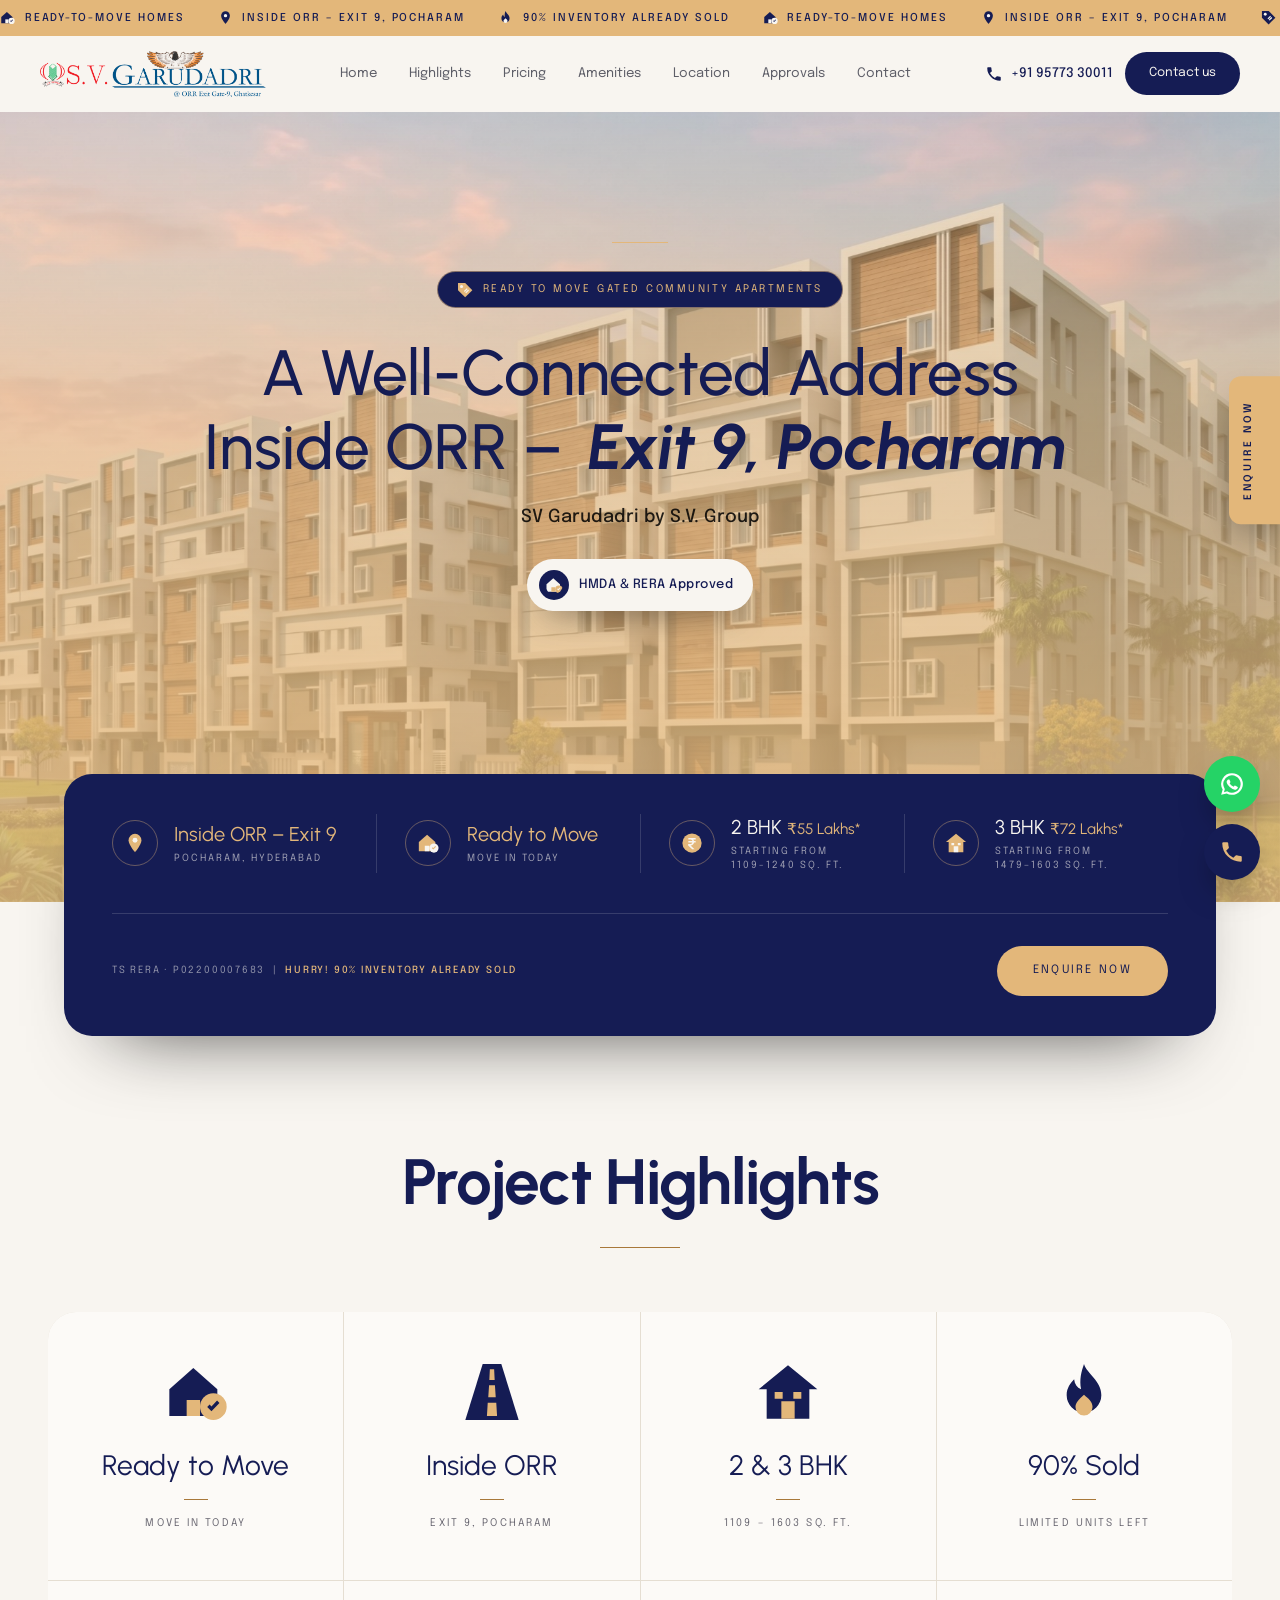
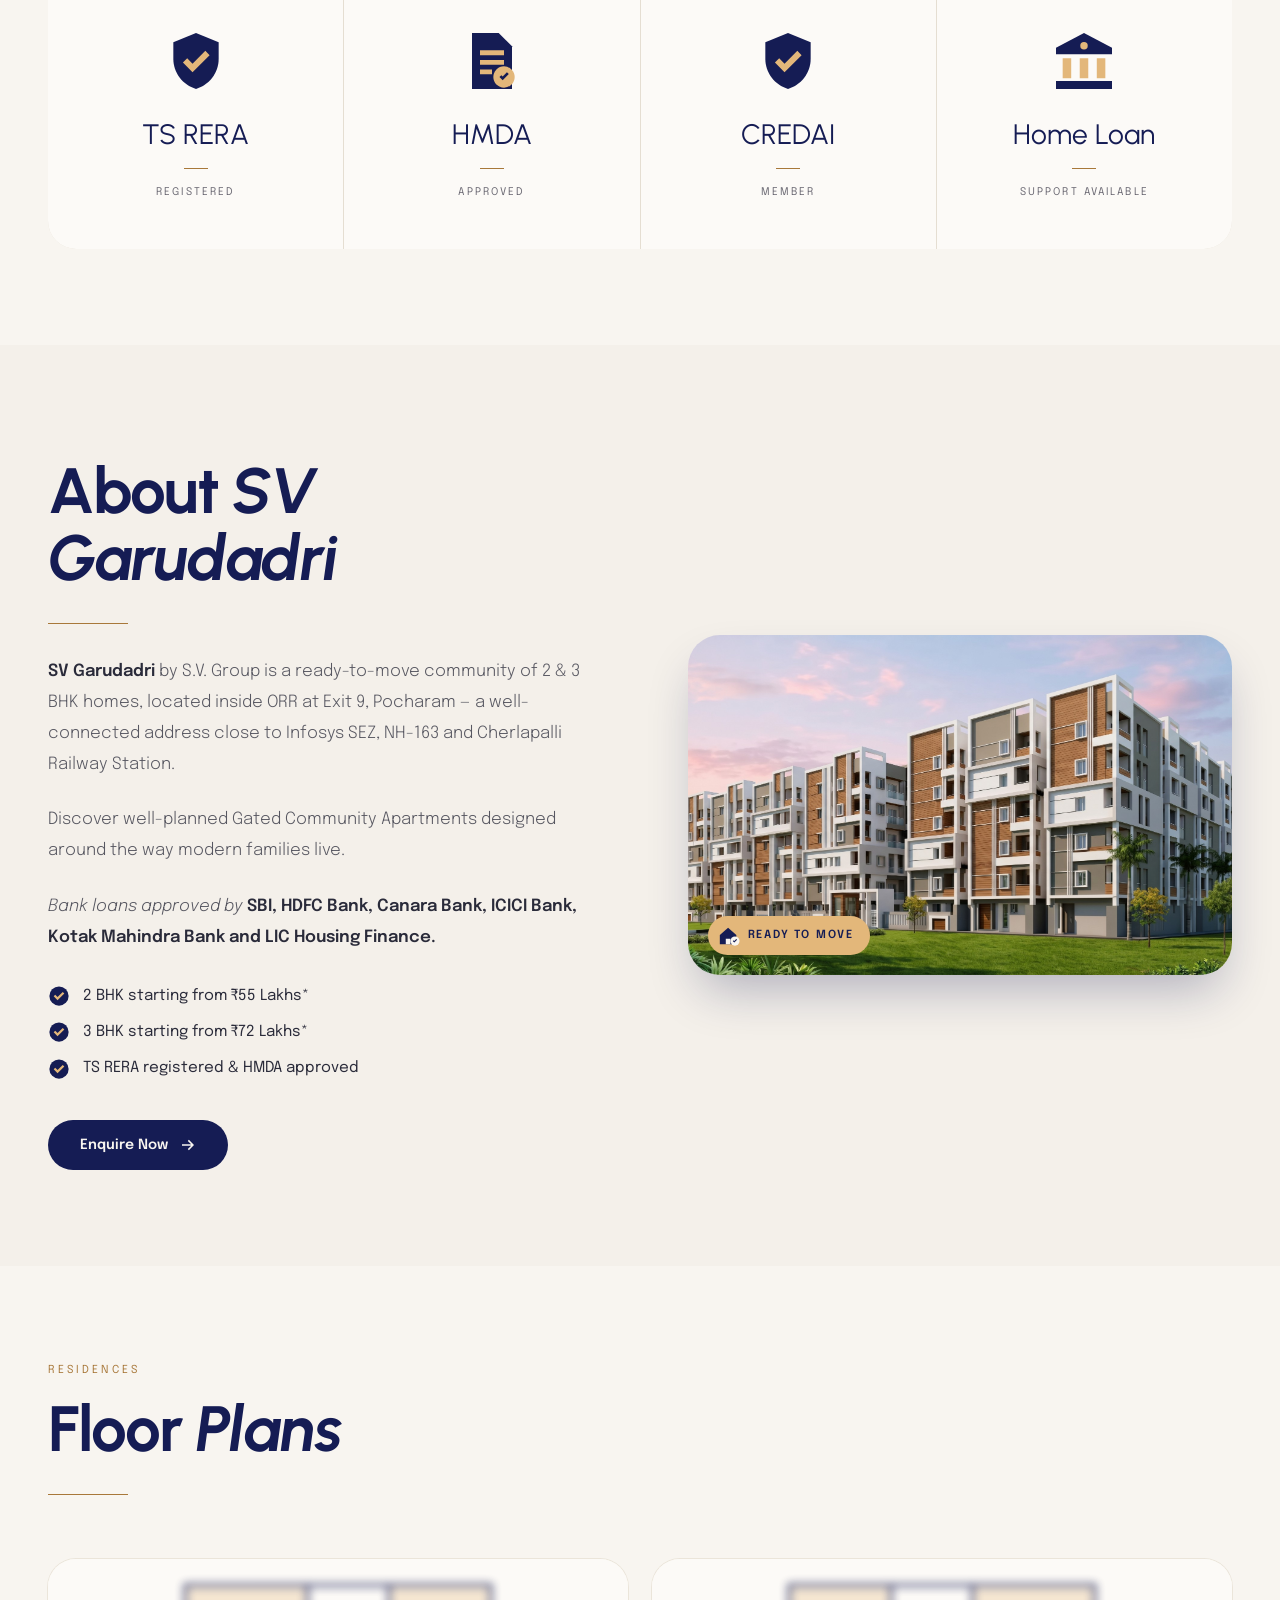
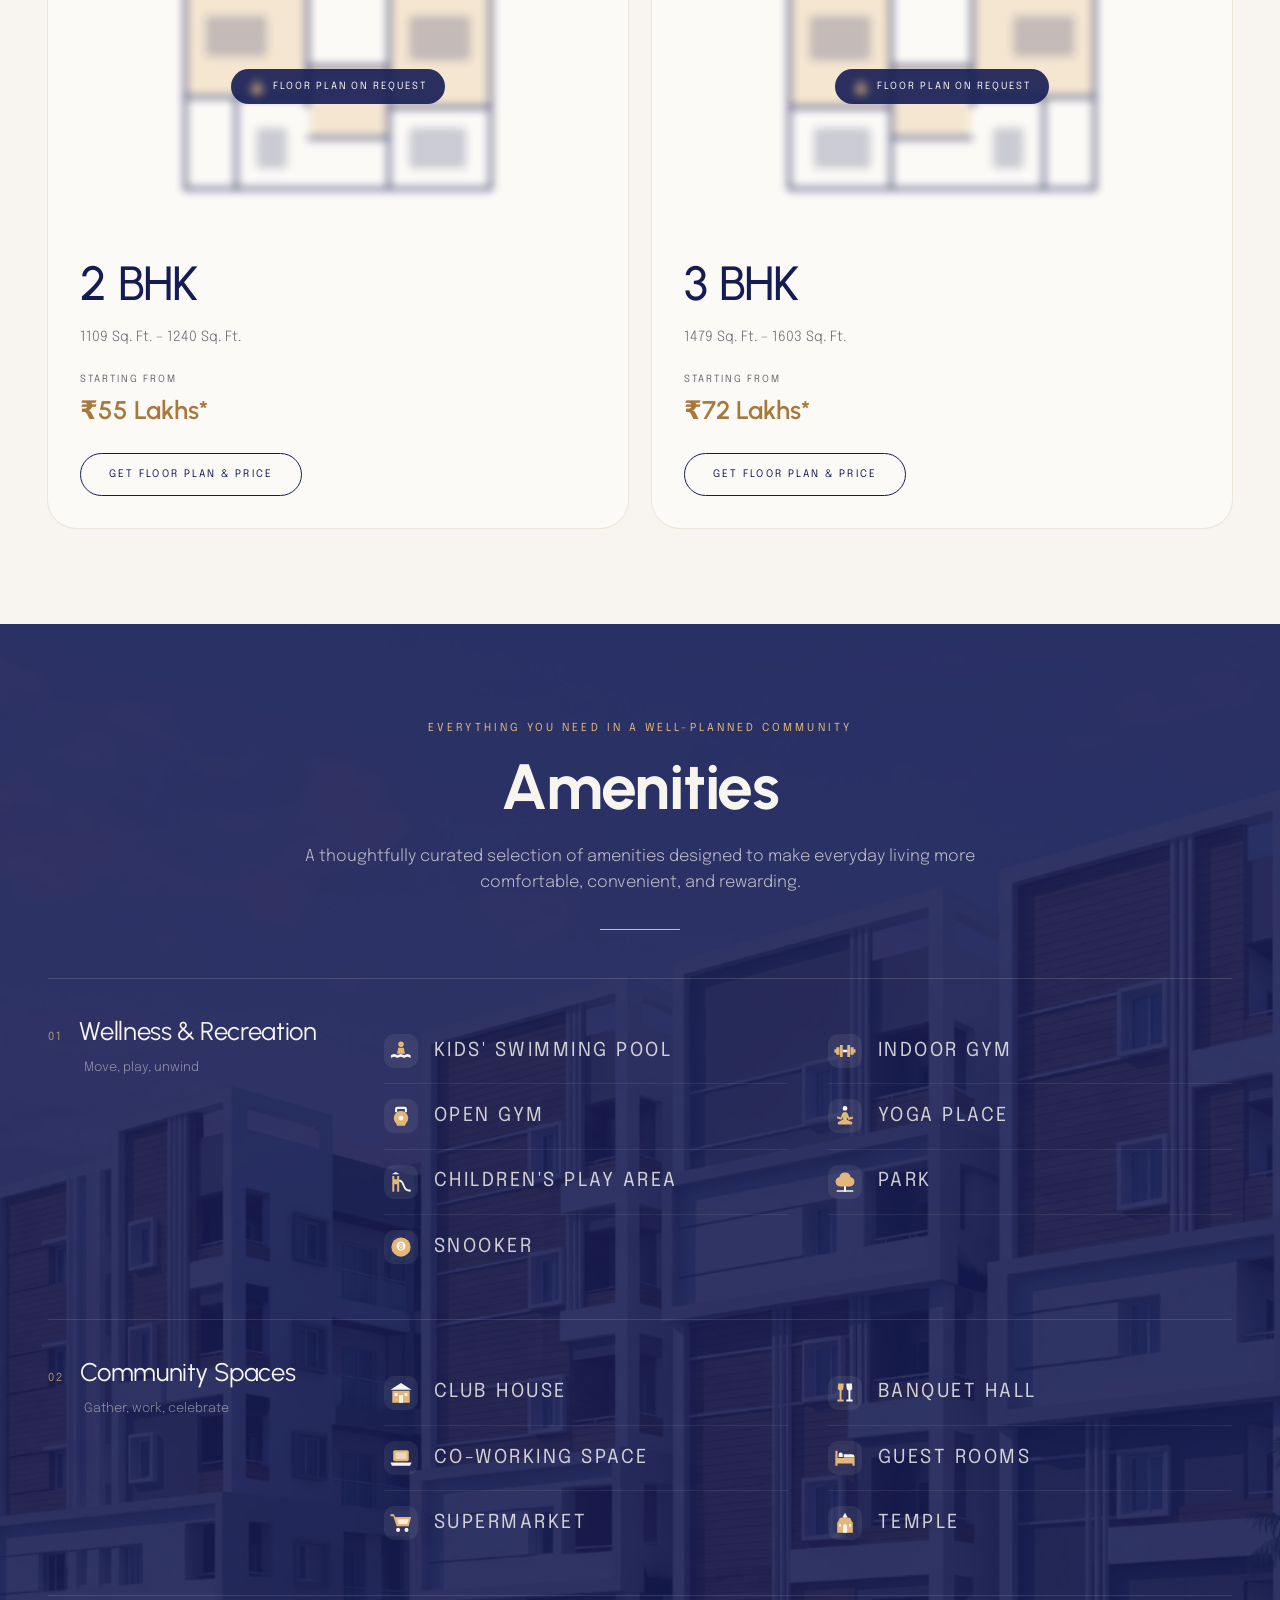
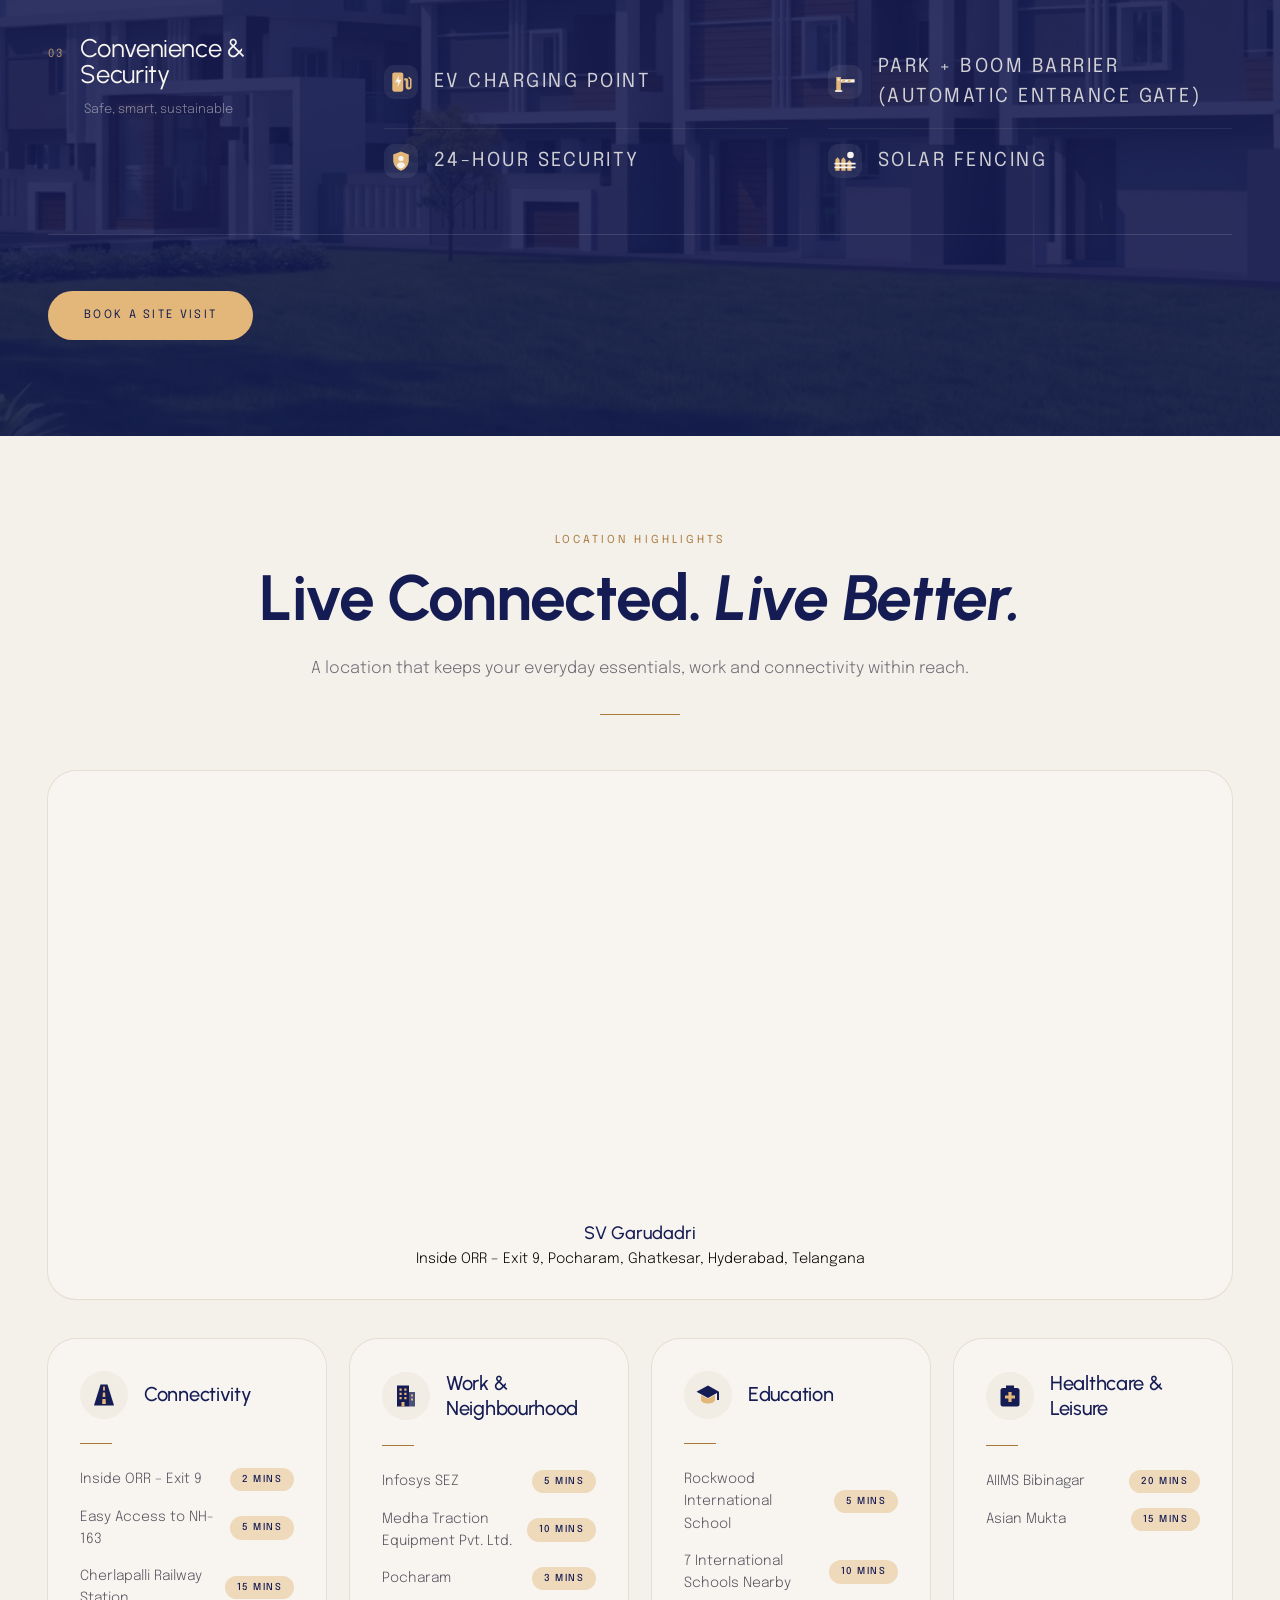
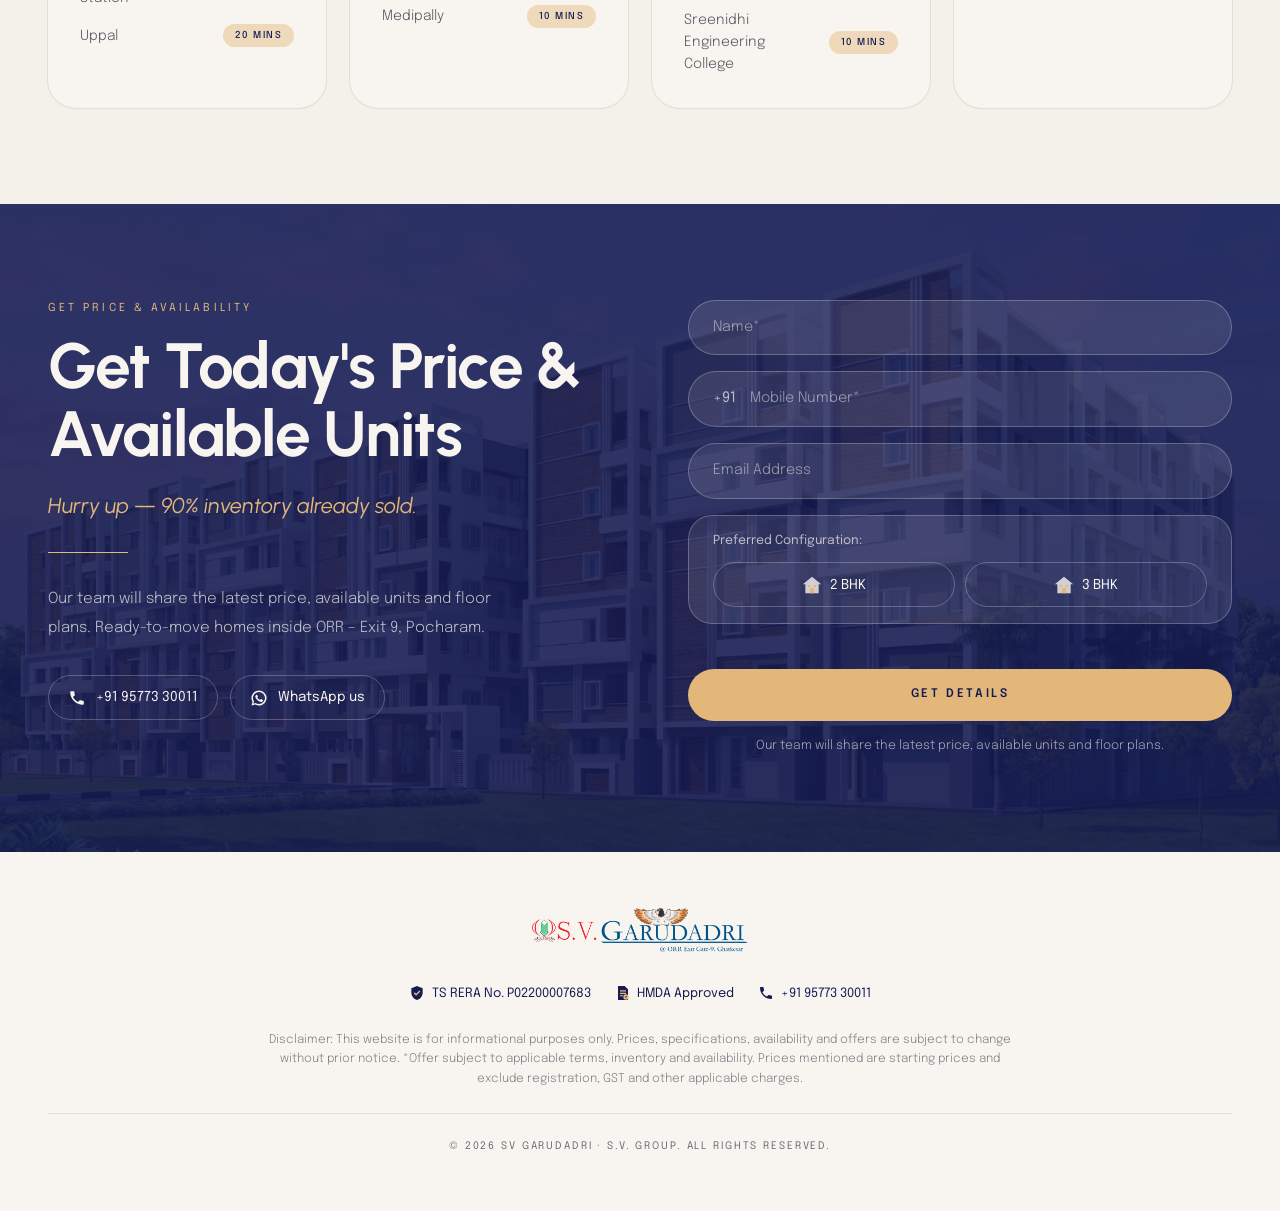
==== index.html @ 9a6ae1f4 "Add files via upload" ====
<!DOCTYPE html>
<html lang="en">
<head>
<meta charset="utf-8">
<meta name="viewport" content="width=device-width, initial-scale=1">
<title>SV Garudadri, Pocharam | Ready-to-Move 2 &amp; 3 BHK Inside ORR Exit 9</title>
<meta name="description" content="SV Garudadri by S.V. Group: ready-to-move 2 &amp; 3 BHK homes inside ORR Exit 9, Pocharam. 2 BHK starting from ₹55 Lakhs*, 3 BHK starting from ₹72 Lakhs*. TS RERA P02200007683.">
<meta property="og:title" content="SV Garudadri | Get Today's Price & Available Units">
<meta property="og:description" content="Ready-to-move 2 &amp; 3 BHK homes inside ORR Exit 9, Pocharam. 2 BHK from ₹55 Lakhs*, 3 BHK from ₹72 Lakhs*.">
<meta property="og:image" content="assets/img/hero.jpg">
<meta property="og:type" content="website">
<meta property="og:locale" content="en_IN">
<link rel="icon" href="assets/img/logo.png" type="image/png">
<link rel="preload" as="image" href="assets/img/hero.jpg">
<link rel="preconnect" href="https://fonts.googleapis.com">
<link rel="preconnect" href="https://fonts.gstatic.com" crossorigin>
<link rel="stylesheet" href="https://fonts.googleapis.com/css2?family=Urbanist:ital,wght@0,300;0,400;0,500;0,600;0,700;1,300;1,400;1,500;1,700&family=Epilogue:ital,wght@0,300;0,400;0,500;0,600;1,400&display=swap">
<link rel="stylesheet" href="assets/css/style.css">
</head>
<body>

<!-- Flat two-tone icon set: main shape = currentColor/fill, detail = var(--ic2) -->
<svg xmlns="http://www.w3.org/2000/svg" style="display:none">
  <symbol id="i-pin" viewBox="0 0 24 24"><path d="M12 2a7 7 0 0 0-7 7c0 5.2 7 13 7 13s7-7.8 7-13a7 7 0 0 0-7-7z"/><circle cx="12" cy="9" r="2.7" fill="var(--ic2)"/></symbol>
  <symbol id="i-ready" viewBox="0 0 24 24"><path d="M2 11 11 3l9 8v10H2z"/><path fill="var(--ic2)" d="M8.5 21v-6h5v6z"/><circle cx="18.5" cy="17.5" r="5" fill="var(--ic2)"/><path d="m16.2 17.6 1.6 1.6 3-3.1-.9-.9-2.1 2.2-.7-.7z"/></symbol>
  <symbol id="i-home" viewBox="0 0 24 24"><path d="M12 2 1 11h3v11h16V11h3z"/><path fill="var(--ic2)" d="M9.5 22v-6.5h5V22zM7 12h3v2.5H7zm7 0h3v2.5h-3z"/></symbol>
  <symbol id="i-rupee" viewBox="0 0 24 24"><circle cx="12" cy="12" r="10.5"/><path fill="var(--ic2)" d="M8 6.5h8v1.7h-2.6c.4.5.7 1 .8 1.6H16v1.7h-1.8a3.8 3.8 0 0 1-3.6 3.1h-.2l4.4 4.3h-2.6L7.8 14.6V13h2.8a2.1 2.1 0 0 0 1.9-1.5H8V9.8h4.5a2.1 2.1 0 0 0-1.9-1.6H8z"/></symbol>
  <symbol id="i-area" viewBox="0 0 24 24"><rect x="2.5" y="2.5" width="19" height="19" rx="2.5"/><path fill="var(--ic2)" d="M5.5 5.5h6v2.2H7.7v3.8H5.5zm13 13h-6v-2.2h3.8v-3.8h2.2z"/></symbol>
  <symbol id="i-shield" viewBox="0 0 24 24"><path d="M12 1.5 3.5 5v6.2c0 5.3 3.6 9.9 8.5 11.3 4.9-1.4 8.5-6 8.5-11.3V5z"/><path fill="var(--ic2)" d="m10.7 16.2-3.6-3.6 1.6-1.6 2 2 4.8-4.8 1.6 1.6z"/></symbol>
  <symbol id="i-doc" viewBox="0 0 24 24"><path d="M4.5 1.5h10l5 5v16h-15z"/><path fill="var(--ic2)" d="M7.5 8h9v1.8h-9zm0 3.6h9v1.8h-9zm0 3.6H12V17H7.5z"/><circle cx="16.5" cy="18" r="4" fill="var(--ic2)"/><path d="m14.8 18 1.2 1.2 2.3-2.3-.7-.7-1.6 1.6-.5-.5z"/></symbol>
  <symbol id="i-bank" viewBox="0 0 24 24"><path d="M12 1.5 1.5 7v2.5h21V7z"/><path fill="var(--ic2)" d="M4 11h3.2v7.5H4zm6.4 0h3.2v7.5h-3.2zm6.4 0H20v7.5h-3.2z"/><path d="M1.5 19.5h21v3h-21z"/><circle cx="12" cy="6.3" r="1.4" fill="var(--ic2)"/></symbol>
  <symbol id="i-loan" viewBox="0 0 24 24"><circle cx="15.5" cy="7" r="5.5" fill="var(--ic2)"/><path d="M14.7 4h2.6v.9h-.8c.2.2.3.4.3.7h.5v.9H17a1.5 1.5 0 0 1-1.3 1.2l1.6 1.6h-1.2l-1.6-1.6v-.7h1a.7.7 0 0 0 .6-.5h-1.4v-.9h1.3a.7.7 0 0 0-.6-.5h-.7z"/><path d="M1 14h4.2l5.4 1.7c1.2.4 1.1 2-.1 2.2H7.8v.8h3.6l6.3-3.6c1.2-.7 2.6.6 1.8 1.8L18 18.5 11.2 22.5H1z"/></symbol>
  <symbol id="i-award" viewBox="0 0 24 24"><path fill="var(--ic2)" d="M7.4 13.5 5.5 22.5l6.5-3.2 6.5 3.2-1.9-9a8.6 8.6 0 0 1-9.2 0z"/><circle cx="12" cy="8.5" r="7.5"/><path fill="var(--ic2)" d="m12 4.2 1.3 2.7 3 .4-2.2 2.1.5 3L12 11l-2.6 1.4.5-3-2.2-2.1 3-.4z"/></symbol>
  <symbol id="i-flame" viewBox="0 0 24 24"><path d="M12 1.5c1 3.6 6.5 6.2 6.5 11.7a6.5 6.5 0 0 1-13 0c0-2.8 1.5-4.6 2.8-6 .2 1.9 1.1 3.2 2.6 3.8C10.2 7.3 11 4.4 12 1.5z"/><path fill="var(--ic2)" d="M12 13c1.6 1.4 3.2 2.6 3.2 4.6a3.2 3.2 0 0 1-6.4 0c0-1.7 1.5-3 3.2-4.6z"/></symbol>
  <symbol id="i-tag" viewBox="0 0 24 24"><path d="M1.5 12.3V1.5h10.8L23 12.2 12.2 23z"/><circle cx="6.8" cy="6.8" r="2.3" fill="var(--ic2)"/><path fill="var(--ic2)" d="m10.4 13.6 4.3-4.3 1.3 1.3-4.3 4.3zm2 2 4.3-4.3 1.3 1.3-4.3 4.3z"/></symbol>
  <symbol id="i-road" viewBox="0 0 24 24"><path d="M8.5 1.5h7L22 22.5H2z"/><path fill="var(--ic2)" d="M11.2 3.5h1.6l.2 4h-2zm-.3 6h2.2l.3 4.5h-2.8zm-.5 6.5h3.2l.3 5h-3.8z"/></symbol>
  <symbol id="i-train" viewBox="0 0 24 24"><rect x="4.5" y="1.5" width="15" height="17" rx="3.5"/><path fill="var(--ic2)" d="M7 4.5h10v5.5H7z"/><circle cx="8.8" cy="14" r="1.5" fill="var(--ic2)"/><circle cx="15.2" cy="14" r="1.5" fill="var(--ic2)"/><path d="m6 22.5 2.4-4.5h2l-2.4 4.5zm12 0L15.6 18h-2l2.4 4.5z"/></symbol>
  <symbol id="i-hospital" viewBox="0 0 24 24"><rect x="2.5" y="4" width="19" height="18.5" rx="2.5"/><path d="M8 1.5h8V5H8z"/><path fill="var(--ic2)" d="M10.4 8h3.2v3.4H17v3.2h-3.4V18h-3.2v-3.4H7v-3.2h3.4z"/></symbol>
  <symbol id="i-school" viewBox="0 0 24 24"><path d="M12 1.5 2 7v2.5h20V7z"/><path d="M3.5 10.5h17v12h-17z"/><path fill="var(--ic2)" d="M10 15.5h4v7h-4zM5.8 12.5h3v3h-3zm9.4 0h3v3h-3z"/><circle cx="12" cy="6.4" r="1.6" fill="var(--ic2)"/></symbol>
  <symbol id="i-grad" viewBox="0 0 24 24"><path fill="var(--ic2)" d="M5 12v5c0 1.9 3.1 3.5 7 3.5s7-1.6 7-3.5v-5l-7 3.8z"/><path d="M12 2.5 .5 8.8 12 15l9-4.9V17h2V8.8z"/></symbol>
  <symbol id="i-office" viewBox="0 0 24 24"><path d="M3 1.5h12v21H3z"/><path d="M15 8h6v14.5h-6z" opacity=".75"/><path fill="var(--ic2)" d="M5.5 4.5h2.2v2.2H5.5zm4.8 0h2.2v2.2h-2.2zm-4.8 4.3h2.2V11H5.5zm4.8 0h2.2V11h-2.2zm-4.8 4.3h2.2v2.2H5.5zm4.8 0h2.2v2.2h-2.2zM7.5 18h3v4.5h-3zm9.5-7.5h2v2h-2zm0 4h2v2h-2z"/></symbol>
  <symbol id="i-factory" viewBox="0 0 24 24"><path d="M1.5 22.5V11l6.5 3.8V11l6.5 3.8V2.5h6v20z"/><path fill="var(--ic2)" d="M4.5 17.5h3v2.2h-3zm5.5 0h3v2.2h-3zm6.5-1.5h2v4h-2zM16 2.5h3v2h-3z"/></symbol>
  <symbol id="i-film" viewBox="0 0 24 24"><rect x="1.5" y="3.5" width="21" height="17" rx="2.5"/><path fill="var(--ic2)" d="m9.5 8 7 4-7 4z"/><path fill="var(--ic2)" d="M3.5 5.5h2v2h-2zm0 5.5h2v2h-2zm0 5.5h2v2h-2zm15-11h2v2h-2zm0 5.5h2v2h-2zm0 5.5h2v2h-2z" opacity=".55"/></symbol>
  <symbol id="i-city" viewBox="0 0 24 24"><path d="M1.5 22.5V9h6V3h9v9h6v10.5z"/><path fill="var(--ic2)" d="M10 5.5h1.7v1.7H10zm2.8 0h1.7v1.7h-1.7zM10 9.2h1.7v1.7H10zm2.8 0h1.7v1.7h-1.7zM3.8 11.5h1.8v1.8H3.8zm0 3.8h1.8v1.8H3.8zm14.4-.8H20v1.8h-1.8zm0 3.6H20v1.8h-1.8zM10 17.5h4v5h-4z"/></symbol>
  <symbol id="i-cart" viewBox="0 0 24 24"><path d="M.5 2.5h4l.7 3H23l-2.6 10H7.2L3.6 4.6H.5z"/><path fill="var(--ic2)" d="M8.2 8h12l-1.3 5H9.4z" opacity=".9"/><circle cx="8.8" cy="19.5" r="2.2" fill="var(--ic2)"/><circle cx="18" cy="19.5" r="2.2" fill="var(--ic2)"/></symbol>
  <symbol id="i-temple" viewBox="0 0 24 24"><path fill="var(--ic2)" d="M12 .8 9 6.2h6z"/><path d="M6.5 6.2h11l2.2 4.8H4.3z"/><path d="M3.5 11h17v11.5h-17z"/><path fill="var(--ic2)" d="M9.8 15.5a2.2 2.2 0 0 1 4.4 0v7H9.8zM5.5 13h2v3h-2zm11 0h2v3h-2z"/></symbol>
  <symbol id="i-pool" viewBox="0 0 24 24"><circle cx="12" cy="4.5" r="3"/><path d="M9 8.5h6l1.3 6.5H7.7z"/><path fill="var(--ic2)" d="M1 16.5c1.6 0 1.6-1.1 3.6-1.1s1.9 1.1 3.6 1.1 1.8-1.1 3.6-1.1 1.8 1.1 3.6 1.1 1.9-1.1 3.6-1.1 2 1.1 3.5 1.1v3c-1.6 0-1.7-1.1-3.5-1.1s-1.9 1.1-3.6 1.1-1.8-1.1-3.6-1.1-1.8 1.1-3.6 1.1-1.9-1.1-3.6-1.1S2.6 19.5 1 19.5z"/></symbol>
  <symbol id="i-gym" viewBox="0 0 24 24"><path d="M.5 10h2V8h3.5v8H2.5v-2h-2zm23 0h-2V8H18v8h3.5v-2h2z"/><path d="M6.5 5.5h3v13h-3zm8 0h3v13h-3z"/><path fill="var(--ic2)" d="M9.5 10.6h5v2.8h-5z"/></symbol>
  <symbol id="i-kettle" viewBox="0 0 24 24"><path fill="var(--ic2)" d="M8 2h8a2.5 2.5 0 0 1 2.5 2.5V8h-2.3V4.3H7.8V8H5.5V4.5A2.5 2.5 0 0 1 8 2z"/><path d="M12 6.5a7.8 7.8 0 0 0-5.7 13.1L7.9 22.5h8.2l1.6-2.9A7.8 7.8 0 0 0 12 6.5z"/><circle cx="12" cy="14.3" r="2.6" fill="var(--ic2)"/></symbol>
  <symbol id="i-yoga" viewBox="0 0 24 24"><circle cx="12" cy="3.8" r="2.6" fill="var(--ic2)"/><path d="M12 7.5c-1.6 0-2.7.9-3.2 2.2l-1.4 3.8-3.6-1.2-.7 2.2 5 1.7 1.8-3v2.6L4.6 18.6c-1.1.6-.7 2.6.8 2.6h13.2c1.5 0 1.9-2 .8-2.6L14.1 16v-2.6l1.8 3 5-1.7-.7-2.2-3.6 1.2-1.4-3.8c-.5-1.3-1.6-2.2-3.2-2.2z"/></symbol>
  <symbol id="i-play" viewBox="0 0 24 24"><path d="M2.5 22.5v-17h2.2V9h3.1V5.5H10v17H7.8v-8H4.7v8z"/><path fill="var(--ic2)" d="M10 9.5c3.3 0 4.4 2.2 6 6.4 1.4 3.7 2.8 4.4 6.5 4.4v2.2c-4.8 0-6.7-1.6-8.5-6.3-1.4-3.7-2.1-4.5-4-4.5z"/><path fill="var(--ic2)" d="M2 3.5 6.3 1l4.2 2.5z"/></symbol>
  <symbol id="i-tree" viewBox="0 0 24 24"><path fill="var(--ic2)" d="M10.9 13.5h2.2v9h-2.2z"/><path d="M12 1.5a6.3 6.3 0 0 0-6.2 5.4A5 5 0 0 0 7 16.8h10a5 5 0 0 0 1.2-9.9A6.3 6.3 0 0 0 12 1.5z"/><path fill="var(--ic2)" d="M3 21h18v1.5H3z"/></symbol>
  <symbol id="i-snooker" viewBox="0 0 24 24"><circle cx="12" cy="12" r="10.5"/><circle cx="12" cy="11" r="5" fill="var(--ic2)"/><path d="M12 7.6a1.9 1.9 0 0 0-1.3 3.3 2.2 2.2 0 1 0 2.6 0A1.9 1.9 0 0 0 12 7.6zm0 1.1a.8.8 0 1 1 0 1.6.8.8 0 0 1 0-1.6zm0 2.8a1.1 1.1 0 1 1 0 2.2 1.1 1.1 0 0 1 0-2.2z"/></symbol>
  <symbol id="i-club" viewBox="0 0 24 24"><path fill="var(--ic2)" d="M12 1 .5 8.5h23z"/><path d="M2.5 9.5h19v13h-19z"/><path fill="var(--ic2)" d="M5 12h3.2v3.2H5zm10.8 0H19v3.2h-3.2zM9.8 14.5h4.4v8H9.8z"/></symbol>
  <symbol id="i-banquet" viewBox="0 0 24 24"><path d="M4.5 1.5h6.2l-.5 5.4a2.6 2.6 0 0 1-2 2.4V19h2.4v2.2H3.7V19h2.4V9.3a2.6 2.6 0 0 1-2-2.4z"/><path fill="var(--ic2)" d="M13.3 1.5h6.2l.4 5.4a2.6 2.6 0 0 1-2 2.4V19h2.4v2.2h-6.9V19h2.4V9.3a2.6 2.6 0 0 1-2-2.4z"/></symbol>
  <symbol id="i-laptop" viewBox="0 0 24 24"><rect x="3.5" y="3.5" width="17" height="12" rx="1.8"/><path fill="var(--ic2)" d="M6 6h12v7H6z" opacity=".55"/><path fill="var(--ic2)" d="M.5 17h23l-1.6 3.5H2.1z"/></symbol>
  <symbol id="i-bed" viewBox="0 0 24 24"><path d="M1.5 4h2.3v8h18.7v8.5h-2.3V18H3.8v2.5H1.5z"/><path fill="var(--ic2)" d="M5 8.4a2.3 2.3 0 0 1 4.6 0V11H5zm5.7-.4h8.4a3.4 3.4 0 0 1 3.4 3.4H10.7z"/></symbol>
  <symbol id="i-ev" viewBox="0 0 24 24"><rect x="2.5" y="1.5" width="12" height="21" rx="2.2"/><path fill="var(--ic2)" d="M9.8 4.5 5.8 12.3h3.3l-1 5.2 4.3-8H9.2z"/><path d="M15.5 8h2.2A2.3 2.3 0 0 1 20 10.3V17a.9.9 0 0 0 1.8 0V9.3l-2-2 1.1-1.1 2.6 2.6V17a3.2 3.2 0 0 1-6.4 0v-6.7h-1.6z"/></symbol>
  <symbol id="i-gate" viewBox="0 0 24 24"><path d="M2.5 6.5h5v16h-5z"/><path fill="var(--ic2)" d="M7.5 9h15v3.6h-15z"/><path d="M10 9h3l-2 3.6H8zm6 0h3l-2 3.6h-3z"/><circle cx="5" cy="9.5" r="1.2" fill="var(--ic2)"/><path fill="var(--ic2)" d="M1 21h8v1.5H1z"/></symbol>
  <symbol id="i-guard" viewBox="0 0 24 24"><path d="M12 1.5 3.5 5v6.2c0 5.3 3.6 9.9 8.5 11.3 4.9-1.4 8.5-6 8.5-11.3V5z"/><circle cx="12" cy="9.3" r="2.8" fill="var(--ic2)"/><path fill="var(--ic2)" d="M7.4 16.8c.9-2.3 2.6-3.4 4.6-3.4s3.7 1.1 4.6 3.4a9.4 9.4 0 0 1-4.6 3.6 9.4 9.4 0 0 1-4.6-3.6z"/></symbol>
  <symbol id="i-solar" viewBox="0 0 24 24"><circle cx="18" cy="5.5" r="3.6" fill="var(--ic2)"/><path d="M1.5 10.5 3.8 8l2.3 2.5v12H1.5zm6.5 0L10.3 8l2.3 2.5v12H8zm6.5 2.8 2.3-2.5 2.3 2.5v9.2h-4.6z"/><path fill="var(--ic2)" d="M.5 14h23v1.8H.5zm0 4h23v1.8H.5z"/></symbol>
  <symbol id="i-phone" viewBox="0 0 24 24"><path d="M6.6 10.8a15.1 15.1 0 0 0 6.6 6.6l2.2-2.2a1 1 0 0 1 1-.2c1.1.4 2.3.6 3.6.6a1 1 0 0 1 1 1V20a1 1 0 0 1-1 1A17 17 0 0 1 3 4a1 1 0 0 1 1-1h3.5a1 1 0 0 1 1 1c0 1.3.2 2.5.6 3.6a1 1 0 0 1-.2 1z"/></symbol>
  <symbol id="i-wa" viewBox="0 0 24 24"><path d="M12 2a10 10 0 0 0-8.6 15.1L2 22l5.1-1.3A10 10 0 1 0 12 2zm0 18a8 8 0 0 1-4.1-1.1l-.3-.2-3 .8.8-2.9-.2-.3A8 8 0 1 1 12 20zm4.4-5.8c-.2-.1-1.4-.7-1.6-.8s-.4-.1-.5.1-.6.8-.7.9-.3.2-.5 0a6.6 6.6 0 0 1-3.2-2.8c-.2-.4.2-.4.6-1.2.1-.2 0-.3 0-.5s-.5-1.3-.7-1.7-.4-.4-.5-.4h-.5a1 1 0 0 0-.7.3A2.9 2.9 0 0 0 7 10a5 5 0 0 0 1.1 2.7 11.4 11.4 0 0 0 4.4 3.9c1.6.6 2.2.7 3 .6a2.6 2.6 0 0 0 1.7-1.2 2.1 2.1 0 0 0 .1-1.2c0-.1-.2-.2-.4-.3z"/></symbol>
  <symbol id="i-check" viewBox="0 0 24 24"><circle cx="12" cy="12" r="10.5"/><path fill="var(--ic2)" d="m10.4 16.6-4.2-4.2 1.7-1.7 2.5 2.5 5.7-5.7 1.7 1.7z"/></symbol>
  <symbol id="i-arrow" viewBox="0 0 24 24"><path d="M13.3 4.3 21 12l-7.7 7.7-1.6-1.6 5-5H3v-2.2h13.7l-5-5z"/></symbol>
  <symbol id="i-close" viewBox="0 0 24 24"><path d="m5.2 3.6 6.8 6.8 6.8-6.8 1.6 1.6-6.8 6.8 6.8 6.8-1.6 1.6-6.8-6.8-6.8 6.8-1.6-1.6 6.8-6.8-6.8-6.8z"/></symbol>
  <symbol id="i-lock" viewBox="0 0 24 24"><path d="M7 10V7a5 5 0 0 1 10 0v3h-2.2V7a2.8 2.8 0 0 0-5.6 0v3z"/><rect x="4" y="10" width="16" height="12.5" rx="2.5"/></symbol>
  <symbol id="i-plan" viewBox="0 0 320 220">
    <g fill="none" stroke="#151c54" stroke-width="3">
      <rect x="10" y="10" width="300" height="200"/>
      <path d="M130 10v120M10 120h120M130 90h80M210 10v200M210 130h100M130 160h80M60 120v90"/>
    </g>
    <g fill="#e3b77a" opacity=".35"><rect x="12" y="12" width="116" height="106"/><rect x="212" y="12" width="96" height="116"/><rect x="132" y="92" width="76" height="66"/></g>
    <g fill="#151c54" opacity=".25"><rect x="30" y="40" width="60" height="40" rx="4"/><rect x="230" y="40" width="60" height="44" rx="4"/><rect x="230" y="150" width="56" height="40" rx="4"/><rect x="80" y="150" width="30" height="40" rx="4"/></g>
  </symbol>
</svg>

<!-- Announcement bar: location + ready-to-move highlight -->
<div class="topbar" aria-label="Highlights">
  <div class="topbar__track">
    <span><svg class="icon"><use href="#i-ready"/></svg>Ready-to-Move Homes</span>
    <span><svg class="icon"><use href="#i-pin"/></svg>Inside ORR – Exit 9, Pocharam</span>
    <span><svg class="icon"><use href="#i-flame"/></svg>90% Inventory Already Sold</span>
    <span aria-hidden="true"><svg class="icon"><use href="#i-ready"/></svg>Ready-to-Move Homes</span>
    <span aria-hidden="true"><svg class="icon"><use href="#i-pin"/></svg>Inside ORR – Exit 9, Pocharam</span>
    <span aria-hidden="true"><svg class="icon"><use href="#i-tag"/></svg>Get Today's Price & Available Units</span>
    <span aria-hidden="true"><svg class="icon"><use href="#i-flame"/></svg>90% Inventory Already Sold</span>
  </div>
</div>

<header class="header" id="top">
  <div class="header__inner">
    <a href="#home" class="header__logo"><img src="assets/img/logo.png" alt="S.V. Garudadri — @ ORR Exit Gate-9, Ghatkesar" width="815" height="166"></a>
    <nav class="nav" aria-label="Primary">
      <a href="#home">Home</a>
      <a href="#highlights">Highlights</a>
      <a href="#pricing">Pricing</a>
      <a href="#amenities">Amenities</a>
      <a href="#location">Location</a>
      <a href="#approvals">Approvals</a>
      <a href="#enquire">Contact</a>
    </nav>
    <div class="header__actions">
      <a class="header__call" href="tel:+919577330011" data-phone-link><svg class="icon"><use href="#i-phone"/></svg><span data-phone-text>+91 95773 30011</span></a>
      <button type="button" class="header__cta" data-open-modal data-source="Header - Contact Us">Contact us</button>
      <button type="button" class="menu-btn" aria-label="Toggle menu" aria-expanded="false"><span></span><span></span></button>
    </div>
  </div>
  <nav class="mobile-nav" aria-label="Mobile">
    <a href="#home">Home</a>
    <a href="#highlights">Highlights</a>
    <a href="#pricing">Pricing</a>
    <a href="#amenities">Amenities</a>
    <a href="#location">Location</a>
    <a href="#approvals">Approvals</a>
    <a href="#enquire">Contact</a>
    <button type="button" class="btn btn--primary" data-open-modal data-source="Mobile Menu - Enquire">Enquire Now</button>
  </nav>
</header>

<main>
<!-- ============ HERO ============ -->
<section id="home" class="hero">
  <div class="hero__media">
    <img class="hero__img" src="assets/img/hero.jpg" alt="SV Garudadri residential blocks at dusk, Pocharam" width="2000" height="1125">
    <div class="hero__shade"></div>
    <div class="hero__content">
      <div class="reveal">
        <span class="hero__line"></span>
        <span class="hero__offer"><svg class="icon"><use href="#i-tag"/></svg>Ready to move Gated Community Apartments</span>
      </div>
      <div class="reveal" style="transition-delay:250ms">
        <h1><span>A Well-Connected Address</span><span>Inside ORR – <em>Exit 9, Pocharam</em></span></h1>
        <p class="hero__by">SV Garudadri by S.V. Group</p>
        <div class="hero__badges">
          <span class="badge badge--accent"><svg class="icon"><use href="#i-ready"/></svg>HMDA & RERA Approved</span>
        </div>
      </div>
    </div>
  </div>

  <div class="hero__card-wrap reveal" style="transition-delay:150ms">
    <div class="hero__card">
      <div class="stats">
        <div class="stat stat--hl">
          <span class="stat__ic"><svg class="icon"><use href="#i-pin"/></svg></span>
          <div><p class="stat__v">Inside ORR – Exit 9</p><p class="stat__l">Pocharam, Hyderabad</p></div>
        </div>
        <div class="stat stat--hl">
          <span class="stat__ic"><svg class="icon"><use href="#i-ready"/></svg></span>
          <div><p class="stat__v">Ready to Move</p><p class="stat__l">Move in today</p></div>
        </div>
        <div class="stat">
          <span class="stat__ic"><svg class="icon"><use href="#i-rupee"/></svg></span>
          <div><p class="stat__v">2 BHK <small>₹55 Lakhs*</small></p><p class="stat__l">Starting from<br>1109-1240 Sq. Ft.</p></div>
        </div>
        <div class="stat">
          <span class="stat__ic"><svg class="icon"><use href="#i-home"/></svg></span>
          <div><p class="stat__v">3 BHK <small>₹72 Lakhs*</small></p><p class="stat__l">Starting from<br>1479–1603 Sq. Ft.</p></div>
        </div>
      </div>
      <div class="hero__card-foot">
        <p>TS RERA · P02200007683 &nbsp;|&nbsp; <b>Hurry! 90% inventory already sold</b></p>
        <button type="button" class="btn btn--accent" data-open-modal data-source="Hero - Enquire Now">Enquire Now</button>
      </div>
    </div>
  </div>
</section>

<!-- ============ HIGHLIGHTS ============ -->
<section id="highlights" class="section">
  <div class="container">
    <div class="heading reveal">
      <h2>Project Highlights</h2>
      <span class="rule"></span>
    </div>
    <div class="hl-grid">
      <div class="reveal"><div class="hl"><svg class="icon"><use href="#i-ready"/></svg><p class="hl__v">Ready to Move</p><span class="hl__bar"></span><p class="hl__l">Move in today</p></div></div>
      <div class="reveal" style="transition-delay:70ms"><div class="hl"><svg class="icon"><use href="#i-road"/></svg><p class="hl__v">Inside ORR</p><span class="hl__bar"></span><p class="hl__l">Exit 9, Pocharam</p></div></div>
      <div class="reveal" style="transition-delay:140ms"><div class="hl"><svg class="icon"><use href="#i-home"/></svg><p class="hl__v">2 &amp; 3 BHK</p><span class="hl__bar"></span><p class="hl__l">1109 – 1603 Sq. Ft.</p></div></div>
      <div class="reveal" style="transition-delay:210ms"><div class="hl"><svg class="icon"><use href="#i-flame"/></svg><p class="hl__v">90% Sold</p><span class="hl__bar"></span><p class="hl__l">Limited units left</p></div></div>
      <div class="reveal"><div class="hl"><svg class="icon"><use href="#i-shield"/></svg><p class="hl__v">TS RERA</p><span class="hl__bar"></span><p class="hl__l">Registered</p></div></div>
      <div class="reveal" style="transition-delay:70ms"><div class="hl"><svg class="icon"><use href="#i-doc"/></svg><p class="hl__v">HMDA</p><span class="hl__bar"></span><p class="hl__l">Approved</p></div></div>
      <div class="reveal" style="transition-delay:140ms"><div class="hl"><svg class="icon"><use href="#i-shield"/></svg><p class="hl__v">CREDAI</p><span class="hl__bar"></span><p class="hl__l">Member</p></div></div>
      <div class="reveal" style="transition-delay:210ms"><div class="hl"><svg class="icon"><use href="#i-bank"/></svg><p class="hl__v">Home Loan</p><span class="hl__bar"></span><p class="hl__l">Support Available</p></div></div>
    </div>
  </div>
</section>

<!-- ============ ABOUT ============ -->
<section id="about" class="section section--muted">
  <div class="container about">
    <div class="reveal">
      <div class="heading heading--left">
        <h2>About <em>SV Garudadri</em></h2>
        <span class="rule"></span>
      </div>
      <div class="about__copy">
        <p><strong>SV Garudadri</strong> by S.V. Group is a ready-to-move community of 2 &amp; 3 BHK homes, located inside ORR at Exit 9, Pocharam — a well-connected address close to Infosys SEZ, NH-163 and Cherlapalli Railway Station.</p>
        <p>Discover well-planned Gated Community Apartments designed around the way modern families live.</p>
        <p><em>Bank loans approved by</em> <strong>SBI, HDFC Bank, Canara Bank, ICICI Bank, Kotak Mahindra Bank and LIC Housing Finance.</strong></p>

      </div>
      <ul class="about__ticks">
        <li><svg class="icon"><use href="#i-check"/></svg>2 BHK starting from ₹55 Lakhs*</li>
        <li><svg class="icon"><use href="#i-check"/></svg>3 BHK starting from ₹72 Lakhs*</li>
        <li><svg class="icon"><use href="#i-check"/></svg>TS RERA registered &amp; HMDA approved</li>
      </ul>
      <button type="button" class="btn btn--primary btn--solid-sm" data-open-modal data-source="About - Enquire Now">Enquire Now <svg class="icon"><use href="#i-arrow"/></svg></button>
    </div>
    <div class="reveal" style="transition-delay:180ms">
      <div class="about__img">
        <img src="assets/img/hero.jpg" alt="SV Garudadri elevation" loading="lazy" width="2000" height="1125">
        <span class="about__tag"><svg class="icon"><use href="#i-ready"/></svg>Ready to Move</span>
      </div>
    </div>
  </div>
</section>

<!-- ============ PRICING / CONFIGURATIONS ============ -->
<section id="pricing" class="section">
  <div class="container">
    <div class="heading heading--left reveal">
      <p class="eyebrow">Residences</p>
      <h2>Floor <em>Plans</em></h2>
      <span class="rule"></span>
    </div>
    <div class="plans">
      <div class="reveal">
        <article class="plan">
          <div class="plan__art"><svg viewBox="0 0 320 220" aria-hidden="true"><use href="#i-plan"/></svg><div class="plan__lock"><span><svg class="icon"><use href="#i-lock"/></svg>Floor plan on request</span></div></div>
          <div class="plan__body">
            <h3>2 BHK</h3>
            <p class="plan__size">1109 Sq. Ft. – 1240 Sq. Ft.</p>
            <p class="plan__price"><small>Starting from</small><b>₹55 Lakhs*</b></p>
            <button type="button" class="btn btn--outline" data-open-modal data-source="Pricing - 2 BHK Floor Plan" data-config="2 BHK">Get Floor Plan &amp; Price</button>
          </div>
        </article>
      </div>
      <div class="reveal" style="transition-delay:100ms">
        <article class="plan">
          <div class="plan__art"><svg viewBox="0 0 320 220" aria-hidden="true" style="transform:scaleX(-1)"><use href="#i-plan"/></svg><div class="plan__lock"><span><svg class="icon"><use href="#i-lock"/></svg>Floor plan on request</span></div></div>
          <div class="plan__body">
            <h3>3 BHK</h3>
            <p class="plan__size">1479 Sq. Ft. – 1603 Sq. Ft.</p>
            <p class="plan__price"><small>Starting from</small><b>₹72 Lakhs*</b></p>
            <button type="button" class="btn btn--outline" data-open-modal data-source="Pricing - 3 BHK Floor Plan" data-config="3 BHK">Get Floor Plan &amp; Price</button>
          </div>
        </article>
      </div>
    </div>
  </div>
</section>


<!-- ============ AMENITIES ============ -->
<section id="amenities" class="section amen">
  <img class="amen__bg" src="assets/img/hero.jpg" alt="" aria-hidden="true" loading="lazy">
  <div class="container">
    <div class="amen__head reveal">
      <div class="heading heading--light">
        <p class="eyebrow eyebrow--accent">Everything You Need in a Well-Planned Community</p>
        <h2>Amenities</h2>
        <p>A thoughtfully curated selection of amenities designed to make everyday living more comfortable, convenient, and rewarding.</p>
        <span class="rule"></span>
      </div>
    </div>

    <div class="reveal">
      <div class="amen__group">
        <div>
          <div class="amen__title"><span>01</span><h3>Wellness &amp; Recreation</h3></div>
          <p class="amen__sub">Move, play, unwind</p>
        </div>
        <ul class="amen__list">
          <li><svg class="icon"><use href="#i-pool"/></svg><span>Kids' Swimming Pool</span></li>
          <li><svg class="icon"><use href="#i-gym"/></svg><span>Indoor Gym</span></li>
          <li><svg class="icon"><use href="#i-kettle"/></svg><span>Open Gym</span></li>
          <li><svg class="icon"><use href="#i-yoga"/></svg><span>Yoga Place</span></li>
          <li><svg class="icon"><use href="#i-play"/></svg><span>Children's Play Area</span></li>
          <li><svg class="icon"><use href="#i-tree"/></svg><span>Park</span></li>
          <li><svg class="icon"><use href="#i-snooker"/></svg><span>Snooker</span></li>
        </ul>
      </div>
    </div>

    <div class="reveal" style="transition-delay:80ms">
      <div class="amen__group">
        <div>
          <div class="amen__title"><span>02</span><h3>Community Spaces</h3></div>
          <p class="amen__sub">Gather, work, celebrate</p>
        </div>
        <ul class="amen__list">
          <li><svg class="icon"><use href="#i-club"/></svg><span>Club House</span></li>
          <li><svg class="icon"><use href="#i-banquet"/></svg><span>Banquet Hall</span></li>
          <li><svg class="icon"><use href="#i-laptop"/></svg><span>Co-working Space</span></li>
          <li><svg class="icon"><use href="#i-bed"/></svg><span>Guest Rooms</span></li>
          <li><svg class="icon"><use href="#i-cart"/></svg><span>Supermarket</span></li>
          <li><svg class="icon"><use href="#i-temple"/></svg><span>Temple</span></li>
        </ul>
      </div>
    </div>

    <div class="reveal" style="transition-delay:160ms">
      <div class="amen__group">
        <div>
          <div class="amen__title"><span>03</span><h3>Convenience &amp; Security</h3></div>
          <p class="amen__sub">Safe, smart, sustainable</p>
        </div>
        <ul class="amen__list">
          <li><svg class="icon"><use href="#i-ev"/></svg><span>EV Charging Point</span></li>
          <li><svg class="icon"><use href="#i-gate"/></svg><span>Park + Boom Barrier (Automatic Entrance Gate)</span></li>
          <li><svg class="icon"><use href="#i-guard"/></svg><span>24-Hour Security</span></li>
          <li><svg class="icon"><use href="#i-solar"/></svg><span>Solar Fencing</span></li>
        </ul>
      </div>
    </div>

    <div class="reveal">
      <button type="button" class="btn btn--accent" data-open-modal data-source="Amenities - Book Site Visit">Book a Site Visit</button>
    </div>
  </div>
</section>

<!-- ============ LOCATION ============ -->
<section id="location" class="section section--muted">
  <div class="container">
    <div class="heading reveal">
      <p class="eyebrow">Location Highlights</p>
      <h2>Live Connected. <em>Live Better.</em></h2>
      <p>A location that keeps your everyday essentials, work and connectivity within reach.</p>
      <span class="rule"></span>
    </div>

    <div class="map reveal">
      <iframe title="SV Garudadri location map" src="https://www.google.com/maps/embed?pb=!1m18!1m12!1m3!1d487267.5322621615!2d78.08792266252827!3d17.42245773907906!2m3!1f0!2f0!3f0!3m2!1i1024!2i768!4f13.1!3m3!1m2!1s0x3bcb77286bd7d8bb%3A0xfee69fc53dd728b9!2sSV%20GARUDADRI%20Apartment!5e0!3m2!1sen!2sin!4v1791451711917!5m2!1sen!2sin" loading="lazy" referrerpolicy="no-referrer-when-downgrade"></iframe>
      <address><b>SV Garudadri</b>Inside ORR – Exit 9, Pocharam, Ghatkesar, Hyderabad, Telangana</address>
    </div>

    <!-- Travel times are approximate drive times; confirm with the sales team before going live -->
    <div class="loc-grid">
      <div class="reveal">
        <article class="loc">
          <div class="loc__head"><span class="loc__ic"><svg class="icon"><use href="#i-road"/></svg></span><h3>Connectivity</h3></div>
          <span class="loc__bar"></span>
          <ul>
            <li><span>Inside ORR – Exit 9</span><span class="time">2 Mins</span></li>
            <li><span>Easy Access to NH-163</span><span class="time">5 Mins</span></li>
            <li><span>Cherlapalli Railway Station</span><span class="time">15 Mins</span></li>
            <li><span>Uppal</span><span class="time">20 Mins</span></li>
          </ul>
        </article>
      </div>
      <div class="reveal" style="transition-delay:90ms">
        <article class="loc">
          <div class="loc__head"><span class="loc__ic"><svg class="icon"><use href="#i-office"/></svg></span><h3>Work &amp; Neighbourhood</h3></div>
          <span class="loc__bar"></span>
          <ul>
            <li><span>Infosys SEZ</span><span class="time">5 Mins</span></li>
            <li><span>Medha Traction Equipment Pvt. Ltd.</span><span class="time">10 Mins</span></li>
            <li><span>Pocharam</span><span class="time">3 Mins</span></li>
            <li><span>Medipally</span><span class="time">10 Mins</span></li>
          </ul>
        </article>
      </div>
      <div class="reveal" style="transition-delay:180ms">
        <article class="loc">
          <div class="loc__head"><span class="loc__ic"><svg class="icon"><use href="#i-grad"/></svg></span><h3>Education</h3></div>
          <span class="loc__bar"></span>
          <ul>
            <li><span>Rockwood International School</span><span class="time">5 Mins</span></li>
            <li><span>7 International Schools Nearby</span><span class="time">10 Mins</span></li>
            <li><span>Sreenidhi Engineering College</span><span class="time">10 Mins</span></li>
          </ul>
        </article>
      </div>
      <div class="reveal" style="transition-delay:270ms">
        <article class="loc">
          <div class="loc__head"><span class="loc__ic"><svg class="icon"><use href="#i-hospital"/></svg></span><h3>Healthcare &amp; Leisure</h3></div>
          <span class="loc__bar"></span>
          <ul>
            <li><span>AIIMS Bibinagar</span><span class="time">20 Mins</span></li>
            <li><span>Asian Mukta</span><span class="time">15 Mins</span></li>
          </ul>
        </article>
      </div>
    </div>

  </div>
</section>

<!-- ============ ENQUIRY ============ -->
<section id="enquire" class="section book">
  <img class="book__bg" src="assets/img/hero.jpg" alt="" aria-hidden="true" loading="lazy">
  <div class="book__shade"></div>
  <div class="book__grid">
    <div class="reveal">
      <p class="eyebrow eyebrow--accent">Get Price &amp; Availability</p>
      <h2>Get Today's Price & Available Units</h2>
      <p class="book__tag">Hurry up — 90% inventory already sold.</p>
      <span class="rule"></span>
      <p class="book__copy">Our team will share the latest price, available units and floor plans. Ready-to-move homes inside ORR – Exit 9, Pocharam.</p>
      <div class="book__contact">
        <a href="tel:+919577330011" data-phone-link><svg class="icon"><use href="#i-phone"/></svg><span data-phone-text>+91 95773 30011</span></a>
        <a href="#" data-wa-link target="_blank" rel="noopener"><svg class="icon"><use href="#i-wa"/></svg>WhatsApp us</a>
      </div>
    </div>
    <div class="reveal" style="transition-delay:180ms">
      <div class="lf-wrap" data-lead-form data-source="Website - Enquiry Section"></div>
    </div>
  </div>
</section>
</main>

<footer class="footer">
  <img class="footer__logo" src="assets/img/logo.png" alt="S.V. Garudadri" loading="lazy" width="815" height="166">
  <div class="footer__meta">
    <span><svg class="icon"><use href="#i-shield"/></svg>TS RERA No. P02200007683</span>
    <span><svg class="icon"><use href="#i-doc"/></svg>HMDA Approved</span>
    <span><svg class="icon"><use href="#i-phone"/></svg><a href="tel:+919577330011" data-phone-link><span data-phone-text>+91 95773 30011</span></a></span>
  </div>
  <p>Disclaimer: This website is for informational purposes only. Prices, specifications, availability and offers are subject to change without prior notice. *Offer subject to applicable terms, inventory and availability. Prices mentioned are starting prices and exclude registration, GST and other applicable charges.</p>
  <p class="copy">© <span data-year>2026</span> SV Garudadri · S.V. Group. All rights reserved.</p>
</footer>

<!-- Floating actions -->
<button type="button" class="side-enquire" data-open-modal data-source="Side Tab - Enquire Now"><span>Enquire Now</span></button>
<div class="fabs">
  <a class="fab fab--wa" href="#" data-wa-link target="_blank" rel="noopener" aria-label="Chat on WhatsApp"><svg class="icon"><use href="#i-wa"/></svg></a>
  <a class="fab fab--call" href="tel:+919577330011" data-phone-link aria-label="Call us"><svg class="icon"><use href="#i-phone"/></svg></a>
</div>

<!-- Popup -->
<div class="modal" id="lead-modal" role="dialog" aria-modal="true" aria-labelledby="modal-title" aria-hidden="true">
  <div class="modal__overlay" data-close-modal></div>
  <div class="modal__box">
    <div class="modal__head">
      <button type="button" class="modal__close" data-close-modal aria-label="Close"><svg class="icon"><use href="#i-close"/></svg></button>
      <img src="assets/img/logo.png" alt="S.V. Garudadri">
      <h3 id="modal-title">Get Price &amp; <em>Availability</em></h3>
      <span class="modal__hurry"><svg class="icon"><use href="#i-flame"/></svg>Hurry up! 90% inventory already sold</span>
    </div>
    <div class="modal__body">
      <div class="lf-wrap" data-lead-form data-source="Popup"></div>
    </div>
  </div>
</div>

<script src="assets/js/config.js"></script>
<script src="assets/js/main.js"></script>
</body>
</html>
---- assets/css/style.css ----
/* SV Garudadri â€” landing page
   Theme mirrors cloudforestbyalembic.in (Urbanist + Epilogue), recoloured to SV brand. */

:root {
  --primary: #151c54;
  --primary-2: #1e2770;
  --primary-fg: #f8f5f0;
  --accent: #e3b77a;
  --accent-fg: #151c54;
  --gold: #a8783a;            /* deeper accent for hairlines + eyebrows on light bg */
  --background: #f8f5f0;
  --foreground: #2a2b3a;
  --card: #fcfaf7;
  --muted: #f1ece4;
  --muted-fg: #6c6a74;
  --border: #e5ded2;
  --ic2: var(--accent);       /* secondary tone of the flat icons */
  --font-sans: "Epilogue", ui-sans-serif, system-ui, sans-serif;
  --font-serif: "Urbanist", ui-sans-serif, system-ui, sans-serif;
  --ease: cubic-bezier(.16, 1, .3, 1);
  --header-h: 76px;
}

*, *::before, *::after { box-sizing: border-box; margin: 0; padding: 0; border: 0 solid; }
html { scroll-behavior: smooth; -webkit-text-size-adjust: 100%; }
body {
  background: var(--background);
  color: var(--foreground);
  font-family: var(--font-sans);
  line-height: 1.5;
  -webkit-font-smoothing: antialiased;
  overflow-x: hidden;
}
img, svg { display: block; max-width: 100%; }
img { height: auto; }
a { color: inherit; text-decoration: none; }
button, input, select, textarea { font: inherit; color: inherit; background: none; }
button { cursor: pointer; }
h1, h2, h3 { font-family: var(--font-serif); font-weight: 500; }
h3 { letter-spacing: -.015em; }
section[id] { scroll-margin-top: calc(var(--header-h) + 36px); }

.container { margin: 0 auto; max-width: 1400px; }
.icon { width: 24px; height: 24px; fill: currentColor; flex-shrink: 0; }

/* ---------- reveal ---------- */
.reveal { opacity: 0; transform: translateY(28px); transition: opacity 1s var(--ease), transform 1.1s var(--ease); }
.reveal.is-visible { opacity: 1; transform: none; }
@media (prefers-reduced-motion: reduce) {
  .reveal { opacity: 1; transform: none; transition: none; }
  .hero__img { animation: none !important; }
}

/* ---------- section heading ---------- */
.eyebrow { font-family: var(--font-sans); font-size: .6875rem; letter-spacing: .28em; text-transform: uppercase; color: var(--gold); }
.eyebrow--accent { color: var(--accent); }
.heading { text-align: center; }
.heading--left { text-align: left; }
.heading h2 {
  margin-top: 1rem;
  font-size: clamp(2.4rem, 5vw, 4.25rem);
  line-height: 1.05; font-weight: 700; letter-spacing: -.02em; color: var(--primary);
}
.heading h2 em, .em { font-style: italic; font-weight: inherit; }
.heading p:not(.eyebrow) { margin: 1.5rem auto 0; max-width: 42rem; font-size: 1.02rem; line-height: 1.625; font-weight: 300; color: var(--muted-fg); }
.heading--left p { margin-left: 0; }
.rule { display: block; height: 1px; width: 5rem; margin: 2rem auto 0; background: var(--gold); }
.heading--left .rule { margin-left: 0; }
.heading--light h2 { color: var(--primary-fg); }
.heading--light p:not(.eyebrow) { color: rgba(248, 245, 240, .72); }
.heading--light .rule { background: var(--accent); }

/* ---------- buttons ---------- */
.btn {
  display: inline-flex; align-items: center; justify-content: center; gap: .75rem;
  border-radius: 999px; padding: 1rem 2.25rem;
  font-size: .72rem; letter-spacing: .2em; text-transform: uppercase;
  transition: background-color .5s, color .5s, opacity .3s, border-color .5s;
  white-space: nowrap;
}
.btn--accent { background: var(--accent); color: var(--accent-fg); }
.btn--accent:hover { background: var(--primary-fg); color: var(--primary); }
.btn--primary { background: var(--primary); color: var(--primary-fg); }
.btn--primary:hover { background: var(--accent); color: var(--accent-fg); }
.btn--outline { border: 1px solid var(--primary); color: var(--primary); padding: .8rem 1.75rem; font-size: .65rem; }
.btn--outline:hover { background: var(--primary); color: var(--primary-fg); }
.btn--solid-sm { padding: .9rem 2rem; font-size: .875rem; letter-spacing: 0; text-transform: none; font-weight: 600; }
.btn .icon { width: 16px; height: 16px; }

/* ---------- announcement bar ---------- */
.topbar {
  background: var(--accent); color: var(--primary);
  font-size: .68rem; letter-spacing: .18em; text-transform: uppercase; font-weight: 500;
  overflow: hidden; white-space: nowrap;
}
.topbar__track { display: inline-flex; gap: 3rem; padding: .6rem 0; animation: marquee 32s linear infinite; }
.topbar__track span { display: inline-flex; align-items: center; gap: .6rem; }
.topbar__track .icon { width: 15px; height: 15px; --ic2: var(--primary-fg); }
@keyframes marquee { to { transform: translateX(-50%); } }

/* ---------- header ---------- */
.header { position: sticky; top: 0; z-index: 50; background: var(--background); transition: box-shadow .5s; }
.header.is-scrolled { box-shadow: 0 10px 30px -20px rgba(21, 28, 84, .45); }
.header__inner { display: flex; align-items: center; justify-content: space-between; height: var(--header-h); padding: 0 1.5rem; max-width: 1400px; margin: 0 auto; }
.header__logo img { height: 40px; width: auto; }
.nav { display: none; align-items: center; gap: 2rem; }
.nav a { font-size: .82rem; color: rgba(42, 43, 58, .75); transition: color .3s; white-space: nowrap; }
.nav a:hover { color: var(--gold); }
.header__actions { display: flex; align-items: center; gap: .75rem; }
.header__cta { display: none; border-radius: 999px; background: var(--primary); color: var(--primary-fg); padding: .75rem 1.5rem; font-size: .78rem; transition: background .4s, color .4s; }
.header__cta:hover { background: var(--accent); color: var(--accent-fg); }
.header__call { display: inline-flex; align-items: center; gap: .5rem; font-size: .82rem; font-weight: 500; color: var(--primary); }
.header__call .icon { width: 18px; height: 18px; }
.header__call span { display: none; }
.menu-btn { display: flex; flex-direction: column; justify-content: center; align-items: center; gap: 6px; width: 40px; height: 40px; }
.menu-btn span { display: block; height: 1px; width: 24px; background: currentColor; transition: transform .3s; }
.header.menu-open .menu-btn span:first-child { transform: translateY(3.5px) rotate(45deg); }
.header.menu-open .menu-btn span:last-child { transform: translateY(-3.5px) rotate(-45deg); }
.mobile-nav { display: none; border-top: 1px solid var(--border); padding: .5rem 1.5rem 1.5rem; background: var(--background); }
.header.menu-open .mobile-nav { display: block; }
.mobile-nav a { display: block; padding: .9rem 0; border-bottom: 1px solid var(--border); font-size: .95rem; }
.mobile-nav .btn { margin-top: 1.25rem; width: 100%; }
@media (min-width: 640px) { .header__cta { display: inline-block; } .header__call span { display: inline; } }
@media (min-width: 1024px) {
  .header__inner { padding: 0 2.5rem; }
  .header__logo img { height: 46px; }
  .nav { display: flex; }
  .menu-btn, .mobile-nav { display: none !important; }
}

/* ---------- hero ---------- */
.hero { position: relative; background: var(--background); }
.hero__media { position: relative; height: calc(100vh - var(--header-h) - 34px); min-height: 640px; max-height: 980px; width: 100%; overflow: hidden; }
.hero__img { position: absolute; inset: 0; width: 100%; height: 100%; object-fit: cover; animation: slow-zoom 26s ease-out forwards; }
@keyframes slow-zoom { from { transform: scale(1.08); } to { transform: scale(1); } }
.hero__shade {
  position: absolute; inset: 0;
  background: linear-gradient(to bottom, rgb(227 183 122 / 24%), rgb(227 191 141 / 63%) 35%, rgb(235 192 131 / 84%));
}
.hero__content {
  position: relative; z-index: 10; height: 100%; max-width: 1400px; margin: 0 auto;
  display: flex; flex-direction: column; align-items: center; justify-content: center;
  padding: 0 1.5rem 10rem; text-align: center; color: var(--primary-fg);
}
.hero__line { display: block; height: 1px; width: 3.5rem; margin: 0 auto; background: var(--accent); }
.hero__offer {
  display: inline-flex; align-items: center; gap: .6rem; margin-top: 1.75rem;
  border: 1px solid rgba(227, 183, 122, .55); background: var(--primary); backdrop-filter: blur(8px);
  border-radius: 999px; padding: .6rem 1.2rem;
  font-size: .66rem; letter-spacing: .24em; text-transform: uppercase; color: var(--accent);
}
.hero__offer .icon { width: 16px; height: 16px; --ic2: var(--primary-fg); fill: var(--accent); }
.hero h1 { margin-top: 1.75rem; font-size: clamp(2.1rem, 5vw, 4rem); line-height: 1.15; font-weight: 500; color: var(--primary);}
.hero h1 span { display: block; }
.hero h1 em {     color: var(--primary);
    padding: 0px 10px;
    font-weight: 700;
    border-radius: 8px;
     }
.hero__by { margin-top: 1.25rem; font-size: 1.125rem; font-weight: 500; color: rgba(0, 0, 0, .85); }
.hero__badges { margin-top: 1.75rem; display: flex; flex-wrap: wrap; justify-content: center; gap: .75rem; }
.badge {
  display: inline-flex; align-items: center; gap: .6rem;
  border-radius: 999px; padding: .7rem 1.25rem .7rem .8rem;
  font-size: .8rem; font-weight: 500; letter-spacing: .04em;
  box-shadow: 0 16px 34px -18px rgba(0, 0, 0, .7);
}
.badge .icon { width: 30px; height: 30px; padding: 6px; border-radius: 50%; }
.badge--accent { background: var(--primary-fg); color: var(--primary); }
.badge--accent .icon { background: var(--primary); fill: var(--primary-fg); --ic2: var(--accent); }
.badge--light { background: var(--primary-fg); color: var(--primary); }
.badge--light .icon { background: var(--accent); fill: var(--primary); --ic2: var(--primary-fg); }

.hero__card-wrap { position: relative; z-index: 20; max-width: 1200px; margin: -8rem auto 0; padding: 0 1.5rem; }
.hero__card { border-radius: 1.75rem; background: var(--primary); padding: 2.5rem 2rem; box-shadow: 0 40px 80px -50px rgba(0, 0, 0, .8); color: var(--primary-fg); }
.stats { display: grid; gap: 2rem; }
.stat { display: flex; align-items: center; gap: 1rem; }
.stat__ic { display: flex; width: 46px; height: 46px; flex-shrink: 0; align-items: center; justify-content: center; border-radius: 50%; border: 1px solid rgba(227, 183, 122, .4); }
.stat__ic .icon { width: 22px; height: 22px; fill: var(--accent); --ic2: var(--primary-fg); }
.stat__v { font-family: var(--font-serif); font-size: 1.25rem; line-height: 1.3; }
.stat__v small { font-size: .95rem; color: var(--accent); }
.stat__l { margin-top: .25rem; font-size: .62rem; letter-spacing: .2em; text-transform: uppercase; color: rgba(248, 245, 240, .6); }
.stat--hl .stat__v { color: var(--accent); }
.hero__card-foot {
  margin-top: 2.5rem; padding-top: 2rem; border-top: 1px solid rgba(248, 245, 240, .15);
  display: flex; flex-direction: column; align-items: center; justify-content: space-between; gap: 1.5rem; text-align: center;
}
.hero__card-foot p { font-size: .62rem; letter-spacing: .18em; text-transform: uppercase; color: rgba(248, 245, 240, .55); }
.hero__card-foot p b { color: var(--accent); font-weight: 500; }
@media (min-width: 640px) { .stats { grid-template-columns: 1fr 1fr; } }
@media (min-width: 768px) { .hero__card-foot { flex-direction: row; text-align: left; } }
@media (min-width: 1024px) {
  .hero__card { padding: 2.5rem 3rem; }
  .stats { grid-template-columns: repeat(4, 1fr); gap: 0; }
  .stat { padding: 0 1.75rem; }
  .stat:first-child { padding-left: 0; }
  .stat + .stat { border-left: 1px solid rgba(248, 245, 240, .15); }
}

/* ---------- generic section ---------- */
.section { padding: 4rem 1.5rem; }
.section--muted { background: #f4f0ea; }
@media (min-width: 1024px) { .section { padding: 6rem 3rem; } }

/* ---------- highlights ---------- */
.hl-grid { margin-top: 4rem; display: grid; grid-template-columns: repeat(2, 1fr); gap: 1px; overflow: hidden; border-radius: 1.75rem; background: var(--border); }
.hl-grid > .reveal { background: var(--card); }
.hl { height: 100%; padding: 3rem 1.25rem; text-align: center; transition: background .5s; }
.hl:hover { background: rgba(241, 236, 228, .6); }
.hl .icon { width: 64px; height: 64px; margin: 0 auto 1.5rem; fill: var(--primary); transition: transform .5s; }
.hl:hover .icon { transform: scale(1.06); }
.hl__v { font-family: var(--font-serif); font-size: clamp(1.3rem, 2.2vw, 2rem); line-height: 1.25; color: var(--primary); }
.hl__bar { display: block; height: 1px; width: 1.5rem; margin: 1rem auto 0; background: var(--gold); transition: width .5s; }
.hl:hover .hl__bar { width: 3rem; }
.hl__l { margin-top: 1rem; font-size: .66rem; letter-spacing: .2em; text-transform: uppercase; color: var(--muted-fg); }
@media (min-width: 768px) { .hl-grid { grid-template-columns: repeat(4, 1fr); } }

/* ---------- about ---------- */
.about { display: grid; align-items: center; gap: 3.5rem; }
.about__copy { margin-top: 2rem; font-size: 1.05rem; line-height: 1.85; font-weight: 300; color: rgba(42, 43, 58, .78); }
.about__copy p + p { margin-top: 1.5rem; }
.about__copy strong { font-weight: 600; color: var(--foreground); }
.about__ticks { margin-top: 2rem; display: grid; gap: .85rem; }
.about__ticks li { list-style: none; display: flex; align-items: center; gap: .8rem; font-size: .95rem; color: var(--foreground); }
.about__ticks .icon { width: 22px; height: 22px; fill: var(--primary); }
.about .btn { margin-top: 2.5rem; }
.about__img { position: relative; overflow: hidden; border-radius: 2rem; box-shadow: 0 25px 50px -12px rgba(21, 28, 84, .3); }
.about__img img { width: 100%; aspect-ratio: 16 / 10; object-fit: cover; }
.about__tag {
  position: absolute; left: 1.25rem; bottom: 1.25rem;
  display: inline-flex; align-items: center; gap: .5rem;
  border-radius: 999px; background: var(--accent); color: var(--primary); padding: .55rem 1rem .55rem .6rem;
  font-size: .7rem; letter-spacing: .16em; text-transform: uppercase; font-weight: 600;
}
.about__tag .icon { width: 22px; height: 22px; fill: var(--primary); --ic2: var(--primary-fg); }
@media (min-width: 1024px) { .about { grid-template-columns: 1fr 1fr; gap: 6rem; } }

/* ---------- configurations ---------- */
.plans { margin-top: 4rem; display: grid; gap: 1.5rem; }
.plan {
  height: 100%; overflow: hidden; border-radius: 1.75rem; background: var(--card);
  box-shadow: 0 0 0 1px rgba(229, 222, 210, .7);
  transition: transform .7s var(--ease), box-shadow .7s;
  display: flex; flex-direction: column;
}
.plan:hover { transform: translateY(-.5rem); box-shadow: 0 0 0 1px rgba(229, 222, 210, .7), 0 30px 70px -40px rgba(21, 28, 84, .55); }
.plan__art { position: relative; height: 16rem; padding: 1rem; background: var(--card); overflow: hidden; }
.plan__art svg { width: 100%; height: 100%; filter: blur(4px); opacity: .85; }
.plan__lock {
  position: absolute; inset: 0; display: flex; align-items: center; justify-content: center;
}
.plan__lock span {
  display: inline-flex; align-items: center; gap: .5rem; border-radius: 999px; padding: .6rem 1.1rem;
  background: rgba(21, 28, 84, .9); color: var(--primary-fg); font-size: .62rem; letter-spacing: .2em; text-transform: uppercase;
}
.plan__lock .icon { width: 16px; height: 16px; fill: var(--accent); }
.plan__body { padding: 2rem; flex: 1; display: flex; flex-direction: column; align-items: flex-start; }
.plan__body h3 { font-size: 3rem; color: var(--primary); }
.plan__size { margin-top: .5rem; font-size: .875rem; font-weight: 300; color: var(--muted-fg); }
.plan__price { margin-top: 1.5rem; font-family: var(--font-serif); font-size: 1.25rem; color: var(--gold); }
.plan__price small { display: block; font-family: var(--font-sans); font-size: .62rem; letter-spacing: .2em; text-transform: uppercase; color: var(--muted-fg); margin-bottom: .25rem; }
.plan__price b { font-weight: 600; font-size: 1.6rem; }
.plan .btn { margin-top: auto; }
.plan__body > .btn { margin-top: 1.5rem; }
.plan--offer { background: var(--primary); color: var(--primary-fg); box-shadow: none; position: relative; }
.plan--offer .plan__body { justify-content: center; padding: 2.5rem; }
.plan--offer .icon.big { width: 56px; height: 56px; fill: var(--accent); --ic2: var(--primary-fg); }
.plan--offer h3 { margin-top: 1.5rem; color: var(--primary-fg); font-size: clamp(1.7rem, 2.6vw, 2.2rem); line-height: 1.15; }
.plan--offer h3 em { color: var(--accent); }
.plan--offer p { margin-top: 1rem; font-size: .9rem; line-height: 1.8; font-weight: 300; color: rgba(248, 245, 240, .75); }
.plan--offer .sold { margin-top: 1.5rem; display: inline-flex; align-items: center; gap: .5rem; font-size: .7rem; letter-spacing: .18em; text-transform: uppercase; color: var(--accent); }
.plan--offer .sold .icon { width: 18px; height: 18px; fill: var(--accent); --ic2: var(--primary-fg); }
.plan--offer .btn { margin-top: 2rem; }
@media (min-width: 640px) { .plans { grid-template-columns: 1fr 1fr; } }
@media (min-width: 1024px) { .plans { grid-template-columns: repeat(2, 1fr); } }

/* ---------- trust (bento) ---------- */
.bento { margin-top: 4rem; display: grid; grid-template-columns: repeat(12, 1fr); gap: 1.5rem; text-align: left; }
.bento > * { grid-column: span 12; }
.tcard {
  height: 100%; display: flex; flex-direction: column; justify-content: center;
  border-radius: 1.5rem; padding: 2.5rem; border: 1px solid rgba(168, 120, 58, .3); background: rgba(252, 250, 247, .7);
  transition: transform .6s var(--ease), box-shadow .6s, border-color .6s;
}
.tcard:hover { transform: translateY(-6px); border-color: rgba(168, 120, 58, .6); box-shadow: 0 30px 60px -40px rgba(21, 28, 84, .6); }
.tcard__top { display: flex; align-items: center; justify-content: space-between; margin-bottom: 2rem; }
.tcard__ic { display: flex; width: 52px; height: 52px; align-items: center; justify-content: center; border-radius: 50%; background: rgba(21, 28, 84, .07); box-shadow: inset 0 0 0 1px rgba(21, 28, 84, .14); }
.tcard__ic .icon { width: 26px; height: 26px; fill: var(--primary); }
.tcard__n { font-family: var(--font-serif); font-size: 2.25rem; color: rgba(168, 120, 58, .6); }
.tcard h3 { font-size: 1.5rem; color: var(--primary); }
.tcard p { margin-top: 1rem; font-size: .9rem; line-height: 1.9; font-weight: 300; color: var(--muted-fg); }
.tcard p b { font-weight: 500; color: var(--foreground); }
.tcard--dark { background: var(--primary); border-color: transparent; justify-content: space-between; }
.tcard--dark .tcard__ic { background: rgba(248, 245, 240, .1); box-shadow: inset 0 0 0 1px rgba(227, 183, 122, .3); }
.tcard--dark .tcard__ic .icon { fill: var(--accent); --ic2: var(--primary-fg); }
.tcard--dark .tcard__n { font-size: 3.75rem; color: rgba(227, 183, 122, .4); }
.tcard--dark h3 { color: var(--primary-fg); font-size: clamp(1.9rem, 3vw, 2.25rem); }
.tcard--dark p { color: rgba(248, 245, 240, .8); max-width: 28rem; }
.tcard--dark p b { color: var(--accent); }
.tcard--tint { background: rgba(227, 183, 122, .14); border-color: rgba(168, 120, 58, .25); }
.rera-no { margin-top: 1.5rem; display: inline-block; border-radius: 999px; border: 1px solid rgba(227, 183, 122, .5); padding: .55rem 1.1rem; font-size: .72rem; letter-spacing: .18em; text-transform: uppercase; color: var(--accent); }
.banks { margin-top: 1.25rem; display: flex; flex-wrap: wrap; gap: .5rem; }
.banks span { border-radius: 999px; background: var(--card); box-shadow: inset 0 0 0 1px var(--border); padding: .4rem .85rem; font-size: .72rem; color: var(--primary); }
@media (min-width: 768px) {
  .bento { gap: 2rem; }
  .bento .c7 { grid-column: span 7; }
  .bento .c5 { grid-column: span 5; }
  .tcard { padding: 2.75rem; }
  .tcard--dark { padding: 3.5rem; }
}

/* ---------- amenities ---------- */
.amen { position: relative; overflow: hidden; background: var(--primary); color: var(--primary-fg); }
.amen__bg { position: absolute; inset: 0; width: 100%; height: 100%; object-fit: cover; opacity: .12; }
.amen .container { position: relative; }
.amen__head { padding-bottom: 3rem; border-bottom: 1px solid rgba(248, 245, 240, .15); }
.amen__group { display: grid; gap: 0 3rem; padding: 2.5rem 0; border-bottom: 1px solid rgba(248, 245, 240, .12); }
.amen__title { display: flex; align-items: baseline; gap: 1rem; }
.amen__title span { font-size: .7rem; letter-spacing: .2em; color: rgba(227, 183, 122, .75); }
.amen__title h3 { font-size: 1.6rem; line-height: 1; font-weight: 400; }
.amen__sub { margin-top: .75rem; padding-left: 2.25rem; font-size: .8rem; font-weight: 300; color: rgba(248, 245, 240, .5); }
.amen__list { margin-top: 2rem; display: grid; gap: 0 2.5rem; list-style: none; }
.amen__list li { display: flex; align-items: center; gap: 1rem; padding: .95rem 0; border-bottom: 1px solid rgba(248, 245, 240, .08); }
.amen__list li:last-child { border-bottom: 0; }
.amen__list .icon { width: 34px; height: 34px; padding: 6px; border-radius: 10px; background: rgba(248, 245, 240, .07); fill: var(--accent); --ic2: var(--primary-fg); transition: transform .5s; }
.amen__list li:hover .icon { transform: translateX(4px); }
.amen__list span { font-size: 1.2rem; line-height: 1.6; letter-spacing: .13em; text-transform: uppercase; color: rgba(248, 245, 240, .82); transition: color .5s; }
.amen__list li:hover span { color: var(--primary-fg); }
.amen__list li.is-new span::after { content: "New"; margin-left: .6rem; border-radius: 999px; background: var(--accent); color: var(--primary); padding: .15rem .5rem; font-size: 1.1rem; letter-spacing: .12em; }
.amen .btn { margin-top: 3.5rem; }
@media (min-width: 640px) {
  .amen__list { grid-template-columns: 1fr 1fr; }
  .amen__list li:nth-last-child(2):nth-child(odd) { border-bottom: 0; }
}
@media (min-width: 1024px) {
  .amen__group { grid-template-columns: minmax(0, 18rem) 1fr; }
  .amen__group > :first-child { position: sticky; top: 7rem; align-self: start; }
  .amen__list { margin-top: 0; }
}

/* ---------- location ---------- */
.map { margin-top: 3.5rem; overflow: hidden; border-radius: 1.75rem; background: var(--background); padding: .5rem; box-shadow: 0 0 0 1px var(--border), 0 1px 2px rgba(0, 0, 0, .05); }
.map iframe { display: block; width: 100%; height: 420px; border-radius: 1.5rem; filter: saturate(.85); }
.map address { padding: 1.25rem 1.5rem; text-align: center; font-size: .9rem; line-height: 1.6; font-weight: 300; font-style: normal; color: rgba(0, 0, 0); }
.map address b { display: block; font-family: var(--font-serif); font-size: 1.125rem; font-weight: 500; color: var(--primary); }
.loc-grid { margin-top: 2.5rem; display: grid; gap: 1.5rem; }
.loc {
  height: 100%; border-radius: 1.75rem; background: var(--background); padding: 2rem;
  box-shadow: 0 0 0 1px var(--border), 0 1px 2px rgba(0, 0, 0, .05);
  transition: transform .5s, box-shadow .5s;
}
.loc:hover { transform: translateY(-4px); box-shadow: 0 0 0 1px rgba(168, 120, 58, .5), 0 10px 25px -8px rgba(21, 28, 84, .2); }
.loc__head { display: flex; align-items: center; gap: 1rem; }
.loc__ic { display: flex; width: 48px; height: 48px; flex-shrink: 0; align-items: center; justify-content: center; border-radius: 50%; background: var(--muted); transition: background .5s; }
.loc__ic .icon { width: 24px; height: 24px; fill: var(--primary); }
.loc:hover .loc__ic { background: var(--primary); }
.loc:hover .loc__ic .icon { fill: var(--accent); --ic2: var(--primary-fg); }
.loc h3 { font-size: 1.25rem; line-height: 1.25; color: var(--primary); }
.loc__bar { display: block; height: 1px; width: 2rem; margin-top: 1.5rem; background: var(--gold); transition: width .5s; }
.loc:hover .loc__bar { width: 4rem; }
.loc ul { margin-top: 1.5rem; list-style: none; display: grid; gap: .9rem; }
.loc li { display: flex; flex-wrap: wrap; align-items: center; gap: .5rem .75rem; font-size: .875rem; line-height: 1.6; font-weight: 300; color: rgba(42, 43, 58, .8); }
.loc li > span:first-child { flex: 1; min-width: 55%; }
.loc .time { border-radius: 999px; background: rgba(227, 183, 122, .45); padding: .25rem .75rem; font-size: .6rem; letter-spacing: .15em; text-transform: uppercase; color: var(--primary); font-weight: 500; white-space: nowrap; }
.loc li.is-new > span:first-child { font-weight: 400; color: var(--foreground); }
@media (min-width: 768px) { .loc-grid { grid-template-columns: 1fr 1fr; } }
@media (min-width: 1280px) { .loc-grid { grid-template-columns: repeat(4, 1fr); } }

.cta-band { margin-top: 3.5rem; overflow: hidden; border-radius: 1.75rem; background: var(--primary); padding: 3.5rem 2rem; text-align: center; color: var(--primary-fg); }
.cta-band h3 { font-size: clamp(1.8rem, 3.2vw, 2.75rem); line-height: 1.2; }
.cta-band h3 em { color: var(--accent); }
.cta-band .rule { background: var(--accent); margin-top: 1.5rem; }
.cta-band p { max-width: 48rem; margin: 1.5rem auto 0; font-size: 1.02rem; line-height: 1.625; font-weight: 300; color: rgba(248, 245, 240, .75); }
.cta-band .btn { margin-top: 2.5rem; }
.cta-band small { display: block; margin-top: 1.25rem; font-size: .7rem; color: rgba(248, 245, 240, .5); }
@media (min-width: 1024px) { .cta-band { padding: 3.5rem 4rem; } }

/* ---------- enquiry / book ---------- */
.book { position: relative; overflow: hidden; color: var(--primary-fg); }
.book__bg { position: absolute; inset: 0; width: 100%; height: 100%; object-fit: cover; }
.book__shade { position: absolute; inset: 0; background: rgba(21, 28, 84, .88); }
.book__grid { position: relative; margin: 0 auto; max-width: 1300px; display: grid; gap: 3.5rem; }
.book h2 { margin-top: 1rem; font-size: clamp(2.4rem, 5vw, 4.25rem); line-height: 1.05; font-weight: 700; letter-spacing: -.02em; }
.book__tag { margin-top: 1.5rem; max-width: 28rem; font-family: var(--font-serif); font-size: 1.35rem; line-height: 1.375; font-style: italic; color: var(--accent); }
.book .rule { margin-left: 0; background: var(--accent); }
.book__copy { margin-top: 2rem; max-width: 28rem; font-size: .95rem; line-height: 1.9; font-weight: 300; color: rgba(248, 245, 240, .75); }
.book__contact { margin-top: 2rem; display: flex; flex-wrap: wrap; gap: .75rem; }
.book__contact a { display: inline-flex; align-items: center; gap: .6rem; border-radius: 999px; border: 1px solid rgba(248, 245, 240, .25); padding: .7rem 1.2rem; font-size: .85rem; transition: background .4s, color .4s; }
.book__contact a:hover { background: var(--accent); color: var(--primary); }
.book__contact .icon { width: 18px; height: 18px; fill: currentColor; }
@media (min-width: 1024px) { .book__grid { grid-template-columns: 1fr 1fr; gap: 6rem; } }

/* ---------- lead form ---------- */
.lf { display: grid; gap: 1rem; }
.lf__field { position: relative; }
.lf__input {
  width: 100%; border-radius: 999px; border: 1px solid rgba(248, 245, 240, .25); background: rgba(248, 245, 240, .1);
  padding: 1rem 1.5rem; font-size: .9rem; font-weight: 300; color: var(--primary-fg);
  transition: border-color .5s, background .5s;
}
.lf__input::placeholder { color: rgba(248, 245, 240, .55); }
.lf__input:focus { outline: none; border-color: var(--accent); }
.lf__input[readonly] { opacity: .85; }
.lf__phone { display: flex; align-items: stretch; border-radius: 999px; border: 1px solid rgba(248, 245, 240, .25); background: rgba(248, 245, 240, .1); transition: border-color .5s; }
.lf__phone:focus-within { border-color: var(--accent); }
.lf__cc { display: flex; align-items: center; padding: 0 .4rem 0 1.5rem; font-size: .9rem; color: rgba(248, 245, 240, .7); }
.lf__phone .lf__input { border: 0; background: none; padding-left: .5rem; min-width: 0; flex: 1; }
.lf__cfg { border-radius: 1.5rem; border: 1px solid rgba(248, 245, 240, .25); background: rgba(248, 245, 240, .1); padding: 1rem 1.5rem; }
.lf__cfg legend { float: left; width: 100%; font-size: .78rem; color: rgba(248, 245, 240, .7); margin-bottom: .75rem; }
.lf__opts { clear: both; display: grid; grid-template-columns: 1fr 1fr; gap: .6rem; }
.lf__opt { position: relative; }
.lf__opt input { position: absolute; opacity: 0; pointer-events: none; }
.lf__opt label {
  display: flex; align-items: center; justify-content: center; gap: .5rem;
  border-radius: 999px; border: 1px solid rgba(248, 245, 240, .25); padding: .7rem .5rem;
  font-size: .85rem; cursor: pointer; transition: all .3s;
}
.lf__opt label .icon { width: 20px; height: 20px; fill: rgba(248, 245, 240, .8); --ic2: var(--accent); }
.lf__opt input:checked + label { background: var(--accent); border-color: var(--accent); color: var(--primary); font-weight: 600; }
.lf__opt input:checked + label .icon { fill: var(--primary); --ic2: var(--primary-fg); }
.lf__opt input:focus-visible + label { outline: 2px solid var(--accent); outline-offset: 2px; }
.lf__submit { width: 100%; border-radius: 999px; background: var(--accent); color: var(--primary); padding: 1.05rem 2.25rem; font-size: .74rem; letter-spacing: .22em; text-transform: uppercase; font-weight: 600; transition: background .5s, opacity .3s; }
.lf__submit:hover:not(:disabled) { background: var(--primary-fg); }
.lf__submit:disabled { opacity: .55; cursor: not-allowed; }
.lf__note { text-align: center; font-size: .78rem; font-weight: 300; color: rgba(248, 245, 240, .65); }
.lf__msg { min-height: 1.1em; padding: 0 1rem; font-size: .76rem; color: #ffb4a8; }
.lf__msg.is-info { color: rgba(248, 245, 240, .75); }
.lf__hp { position: absolute; left: -9999px; width: 1px; height: 1px; opacity: 0; }
.lf__done { display: none; text-align: center; padding: 2rem 1rem; }
.lf__done .icon { width: 64px; height: 64px; margin: 0 auto; fill: var(--accent); --ic2: var(--primary); }
.lf__done h3 { margin-top: 1.25rem; font-size: 1.75rem; color: var(--primary-fg); }
.lf__done p { margin-top: .75rem; font-size: .9rem; line-height: 1.7; font-weight: 300; color: rgba(248, 245, 240, .75); }
.lf-wrap.is-done .lf { display: none; }
.lf-wrap.is-done .lf__done { display: block; }

/* ---------- modal ---------- */
.modal { position: fixed; inset: 0; z-index: 100; display: flex; align-items: center; justify-content: center; padding: 1rem; visibility: hidden; opacity: 0; transition: opacity .4s, visibility 0s .4s; }
.modal.is-open { visibility: visible; opacity: 1; transition: opacity .4s; }
.modal__overlay { position: absolute; inset: 0; background: rgba(10, 12, 32, .7); backdrop-filter: blur(4px); }
.modal__box {
  position: relative; width: 100%; max-width: 460px; max-height: calc(100vh - 2rem); overflow-y: auto;
  border-radius: 1.75rem; background: var(--primary); color: var(--primary-fg);
  box-shadow: 0 40px 80px -30px rgba(0, 0, 0, .8);
  transform: translateY(24px) scale(.98); transition: transform .5s var(--ease);
}
.modal.is-open .modal__box { transform: none; }
.modal__head { position: relative; padding: 2rem 2rem 1.25rem; text-align: center; border-bottom: 1px solid rgba(248, 245, 240, .12); }
.modal__head img { height: 34px; width: auto; margin: 0 auto 1.25rem; background: var(--primary-fg); border-radius: 999px; padding: 10px 25px; box-sizing: content-box; }
.modal__head h3 { font-size: 1.6rem; line-height: 1.2; }
.modal__head h3 em { color: var(--accent); }
.modal__hurry { margin-top: .9rem; display: inline-flex; align-items: center; gap: .45rem; border-radius: 999px; background: rgba(227, 183, 122, .15); padding: .45rem .9rem; font-size: .66rem; letter-spacing: .14em; text-transform: uppercase; color: var(--accent); }
.modal__hurry .icon { width: 16px; height: 16px; fill: var(--accent); --ic2: var(--primary-fg); }
.modal__body { padding: 1.5rem 2rem 2rem; }
.modal__close { position: absolute; top: .9rem; right: .9rem; display: flex; width: 38px; height: 38px; align-items: center; justify-content: center; border-radius: 50%; background: rgba(248, 245, 240, .1); transition: background .3s; }
.modal__close:hover { background: var(--accent); }
.modal__close .icon { width: 16px; height: 16px; fill: var(--primary-fg); }
.modal__close:hover .icon { fill: var(--primary); }
body.modal-open { overflow: hidden; }

/* ---------- footer ---------- */
.footer { background: var(--background); padding: 3.5rem 1.5rem; }
.footer__logo { height: 44px; width: auto; margin: 0 auto 2rem; }
.footer__meta { display: flex; flex-wrap: wrap; justify-content: center; gap: .6rem 1.5rem; margin-bottom: 1.75rem; font-size: .8rem; color: var(--primary); }
.footer__meta span { display: inline-flex; align-items: center; gap: .4rem; }
.footer__meta .icon { width: 16px; height: 16px; fill: var(--primary); }
.footer p { margin: 0 auto; max-width: 48rem; text-align: center; font-size: .75rem; line-height: 1.625; font-weight: 300; color: rgba(42, 43, 58, .6); }
.footer .copy { margin-top: 1.5rem; max-width: none; border-top: 1px solid var(--border); padding-top: 1.5rem; font-size: .65rem; letter-spacing: .18em; text-transform: uppercase; color: var(--muted-fg); font-weight: 400; }
@media (min-width: 1024px) { .footer { padding: 3.5rem 3rem; } }

/* ---------- floating ---------- */
.side-enquire {
  position: fixed; top: 50%; right: 0; z-index: 40; transform: translateY(-50%);
  display: flex; align-items: center; border-radius: .75rem 0 0 .75rem; background: var(--accent); color: var(--primary);
  padding: 1.5rem .5rem 1.5rem .75rem; box-shadow: 0 18px 40px -12px rgba(0, 0, 0, .55);
  transition: transform .3s, filter .3s;
}
.side-enquire:hover { transform: translate(-4px, -50%); filter: brightness(1.05); }
.side-enquire span { writing-mode: vertical-rl; transform: rotate(180deg); font-size: .65rem; letter-spacing: .25em; text-transform: uppercase; font-weight: 600; }
.fabs { position: fixed; right: 1.25rem; bottom: 1.25rem; z-index: 40; display: flex; flex-direction: column; gap: .75rem; }
.fab { display: flex; width: 56px; height: 56px; align-items: center; justify-content: center; border-radius: 50%; transition: transform .3s; box-shadow: 0 16px 34px -12px rgba(0, 0, 0, .6); }
.fab:hover { transform: scale(1.1); }
.fab .icon { width: 26px; height: 26px; fill: #fff; }
.fab--wa { background: #25d366; }
.fab--call { background: var(--primary); }
.fab--call .icon { fill: var(--accent); --ic2: var(--primary-fg); }
@media (max-width: 639px) {
  .fabs { right: 1rem; bottom: 1rem; }
  .fab { width: 50px; height: 50px; }
}
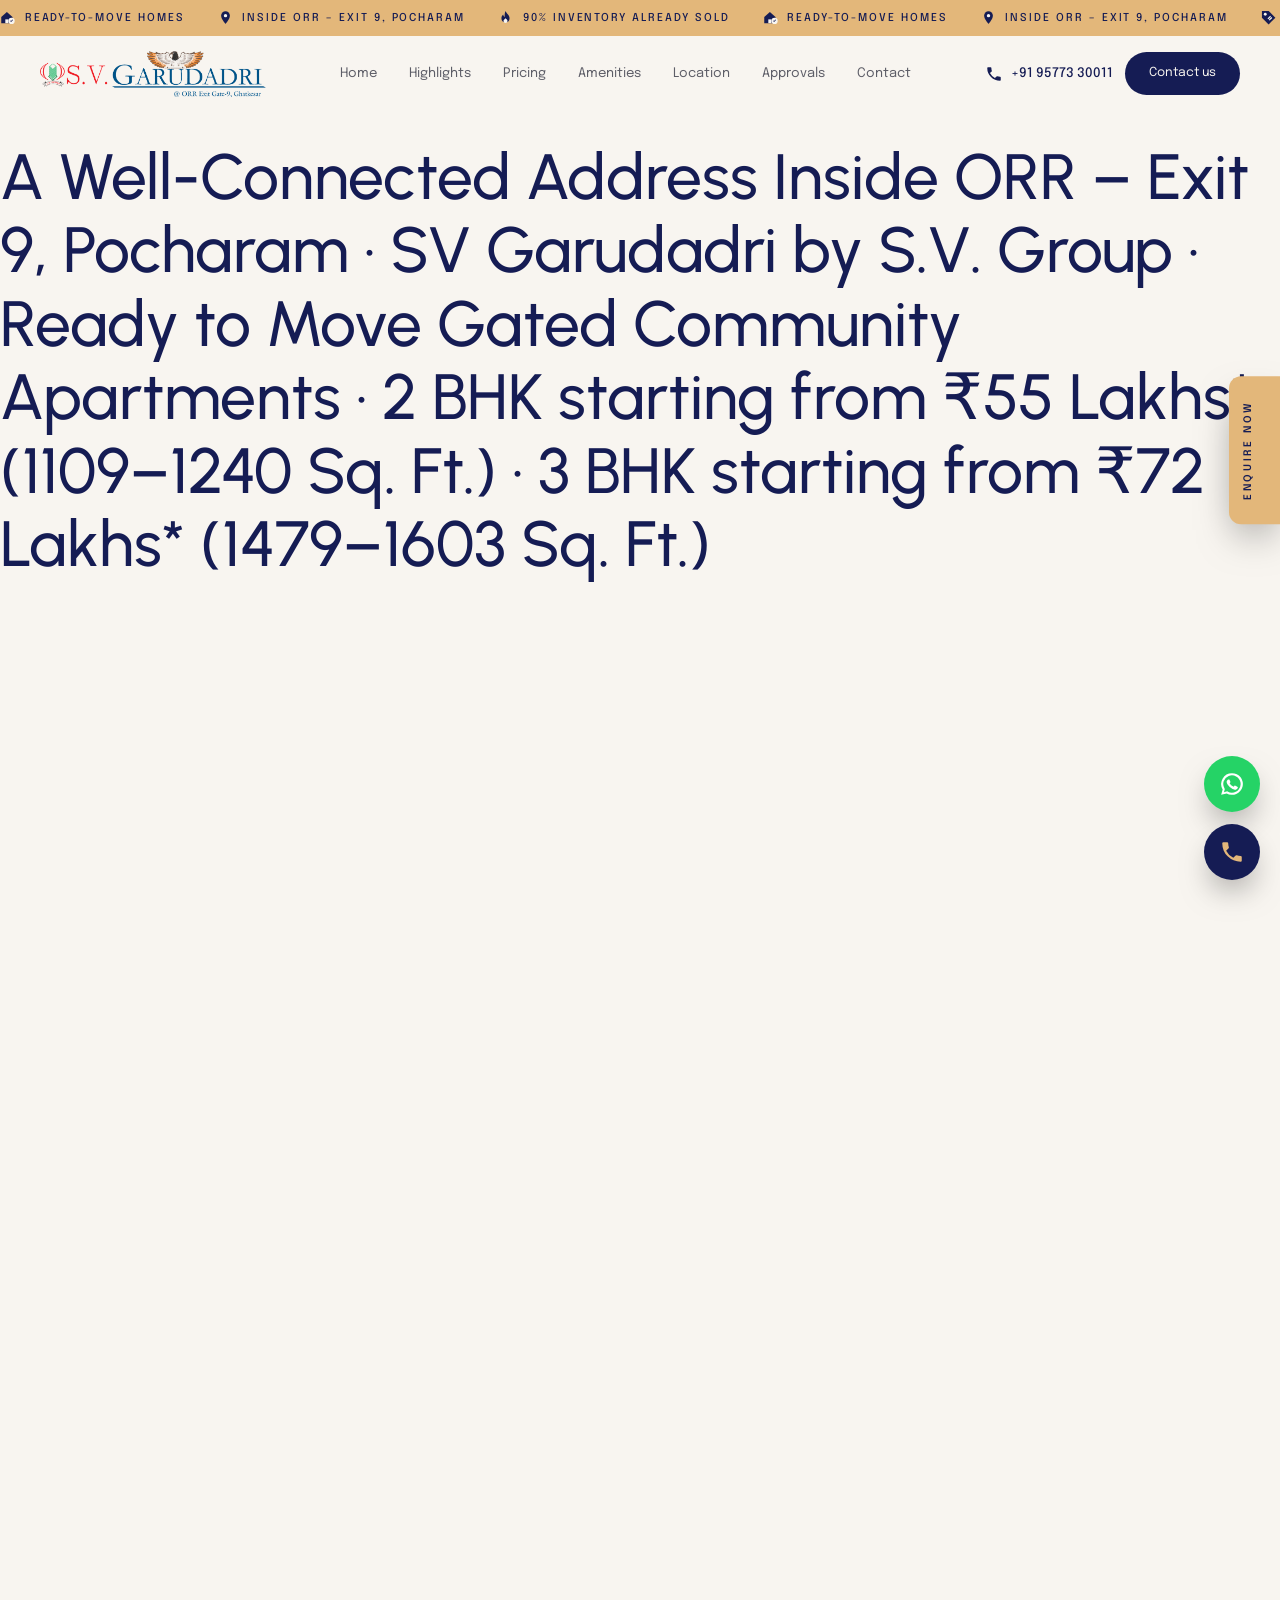
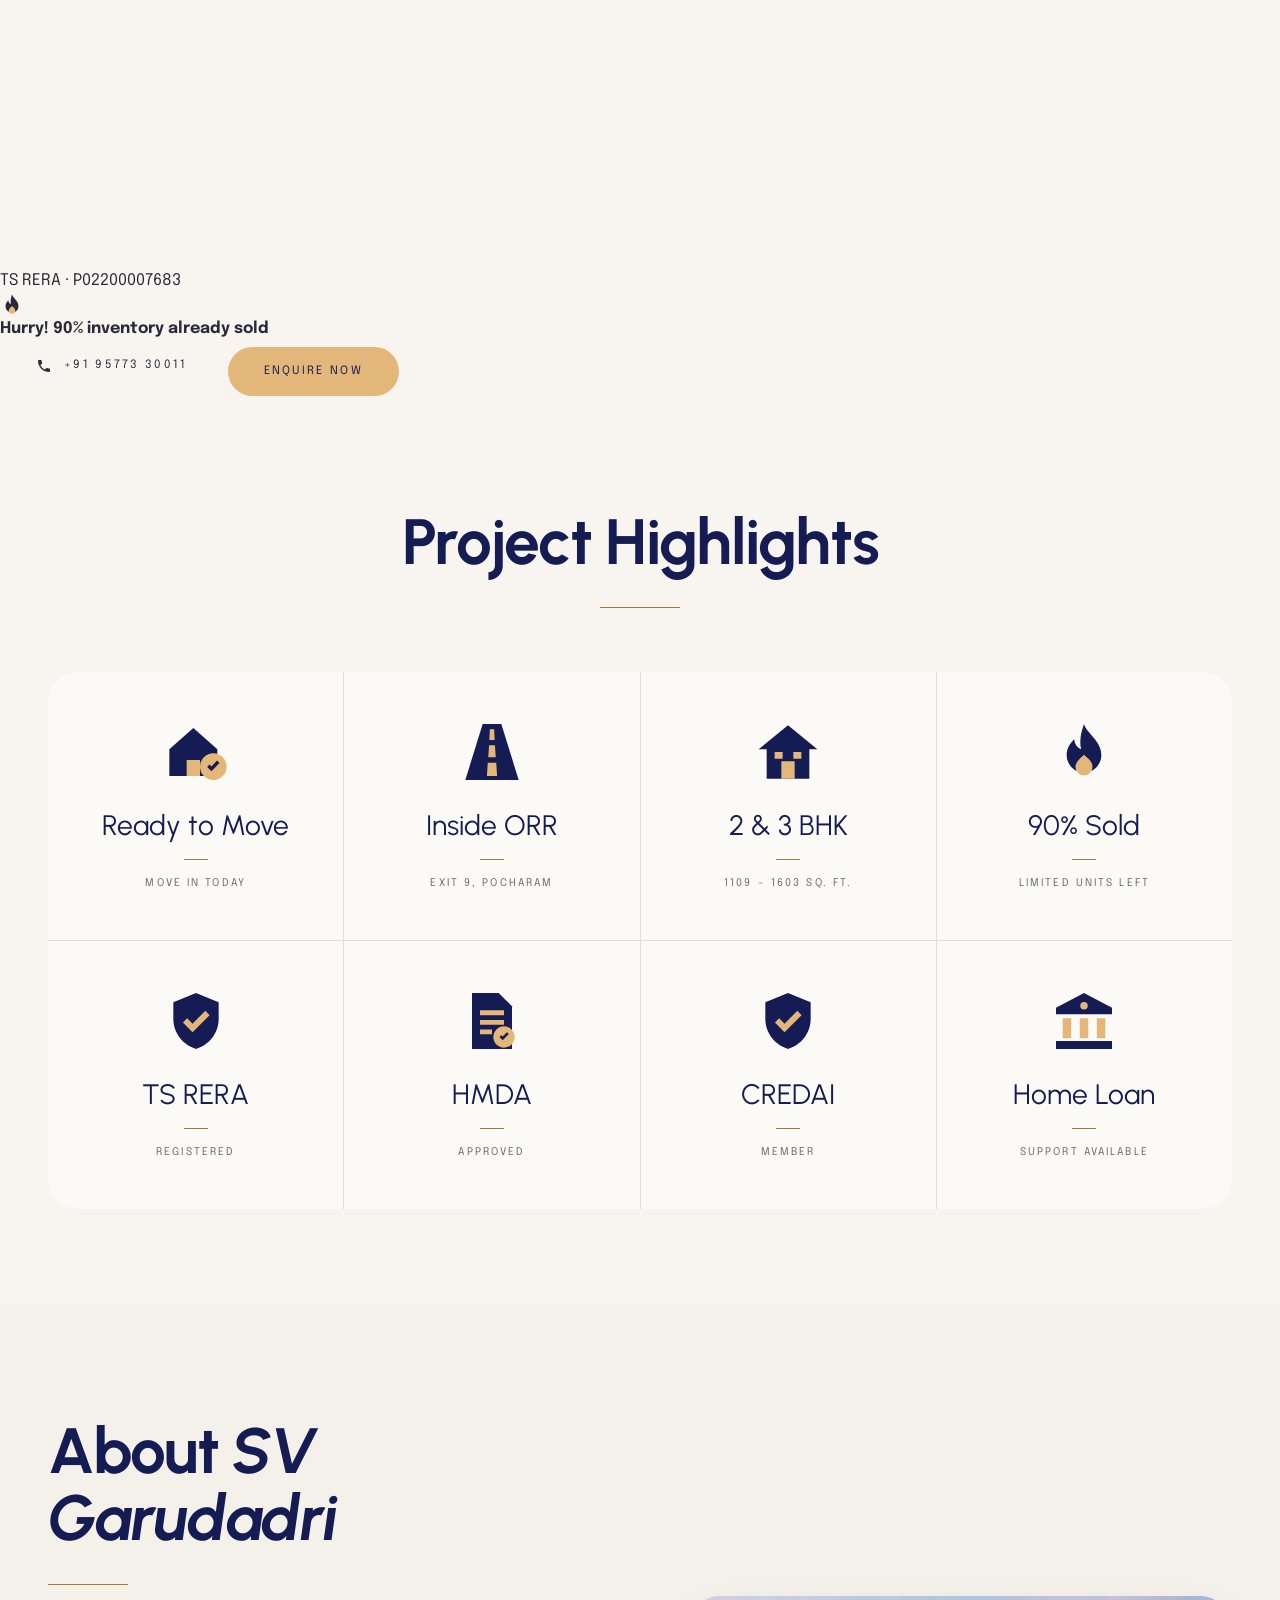
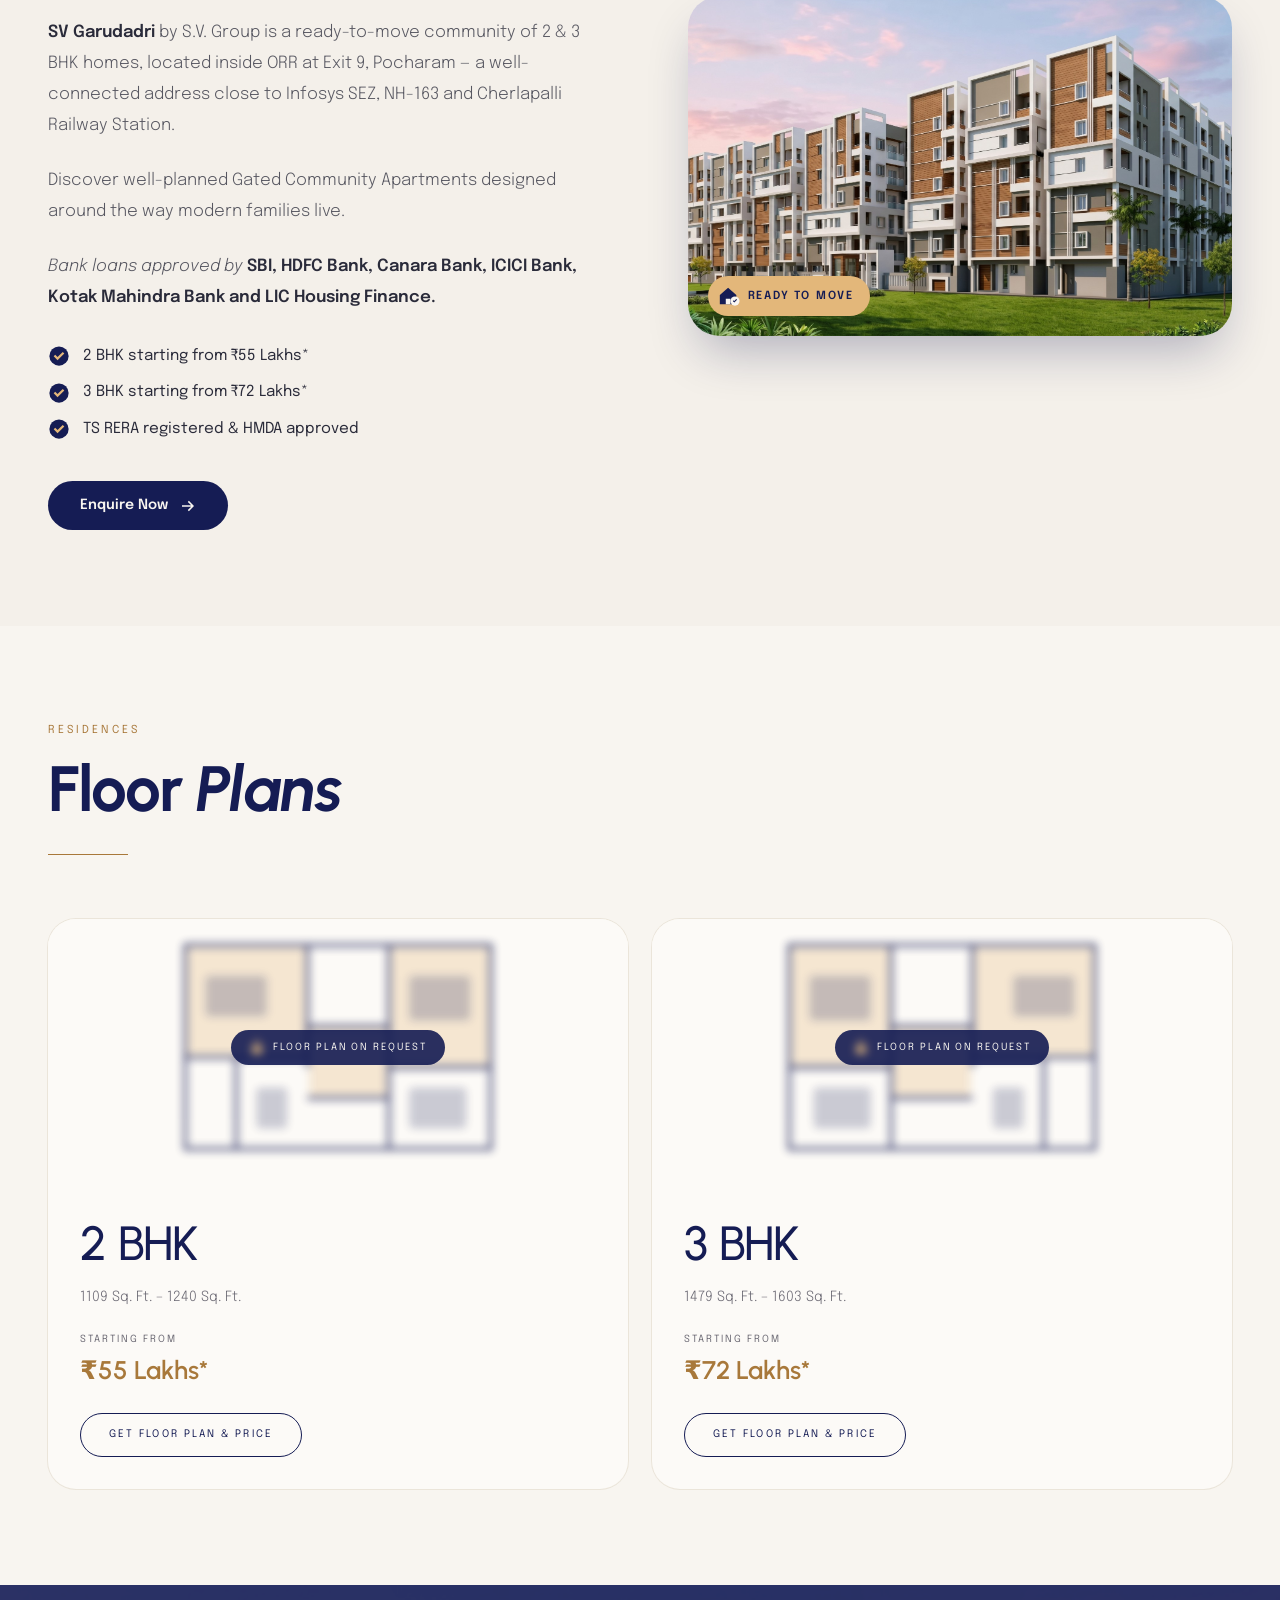
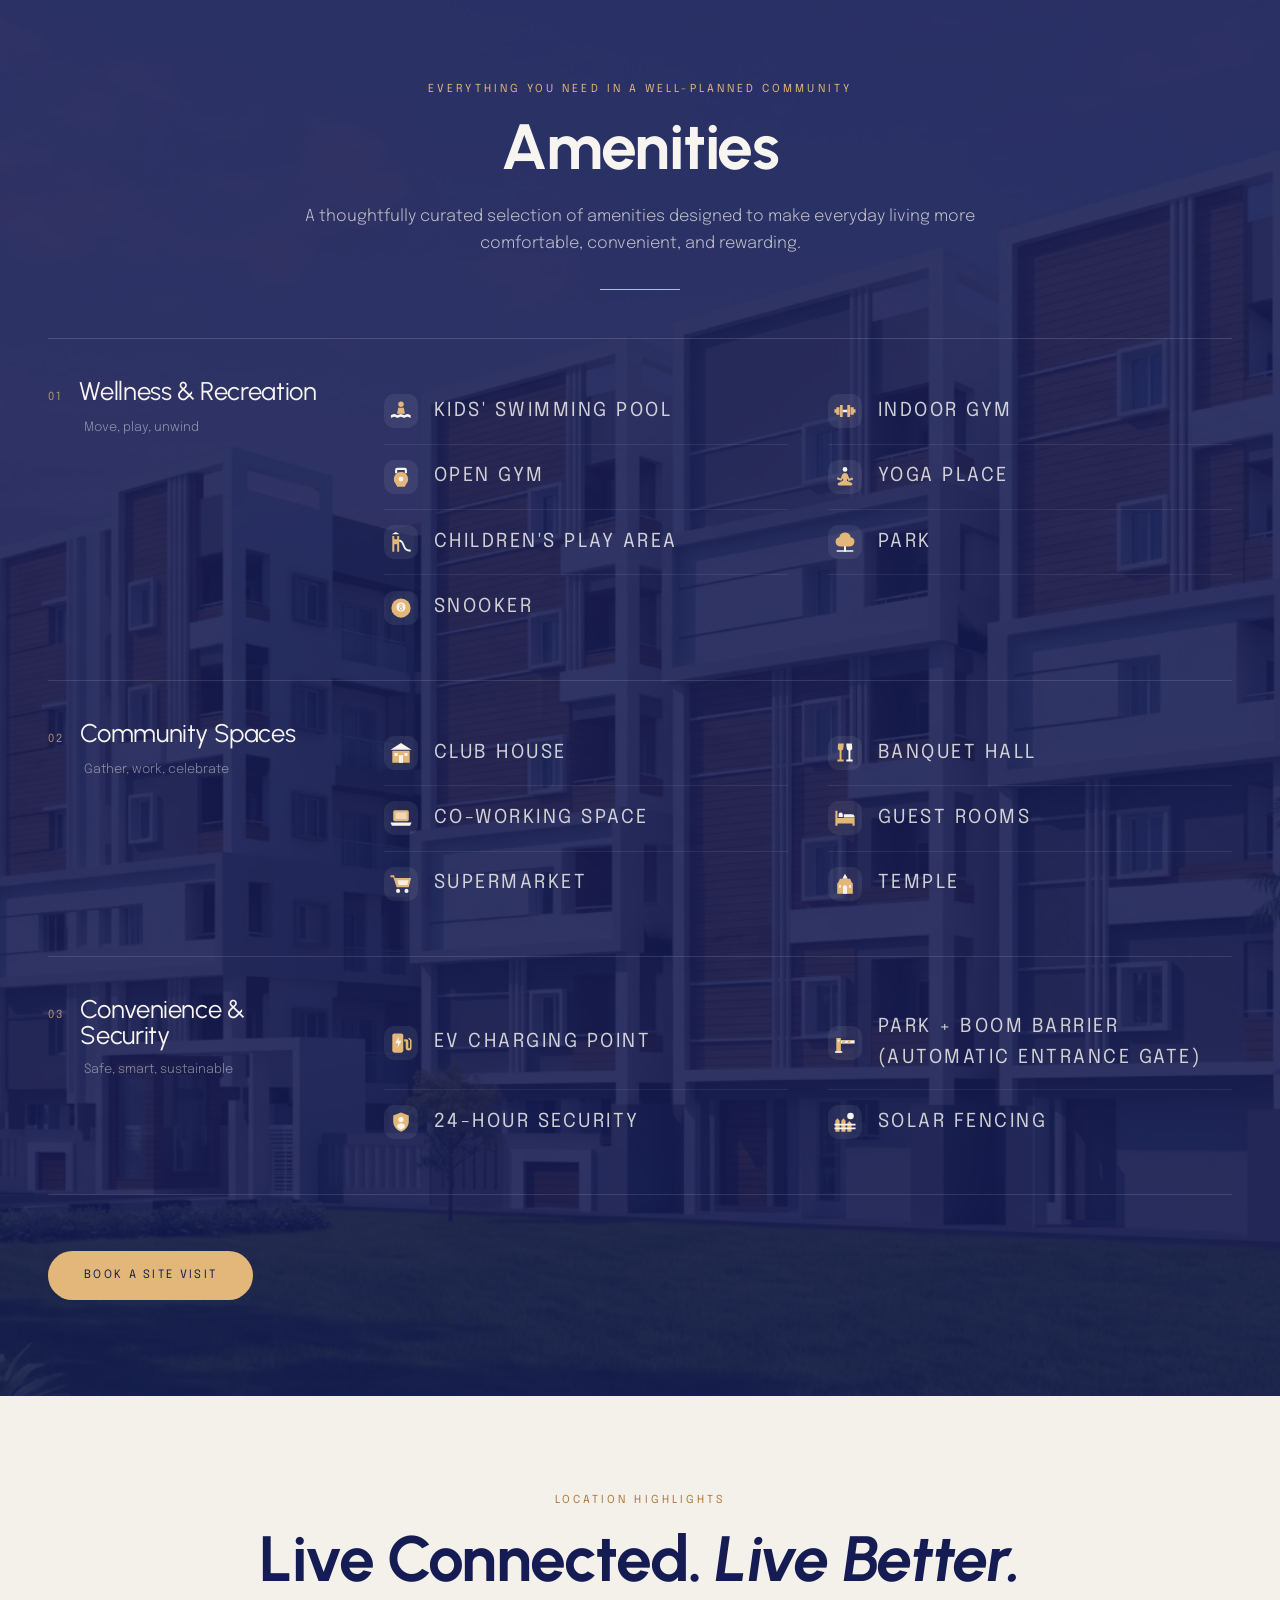
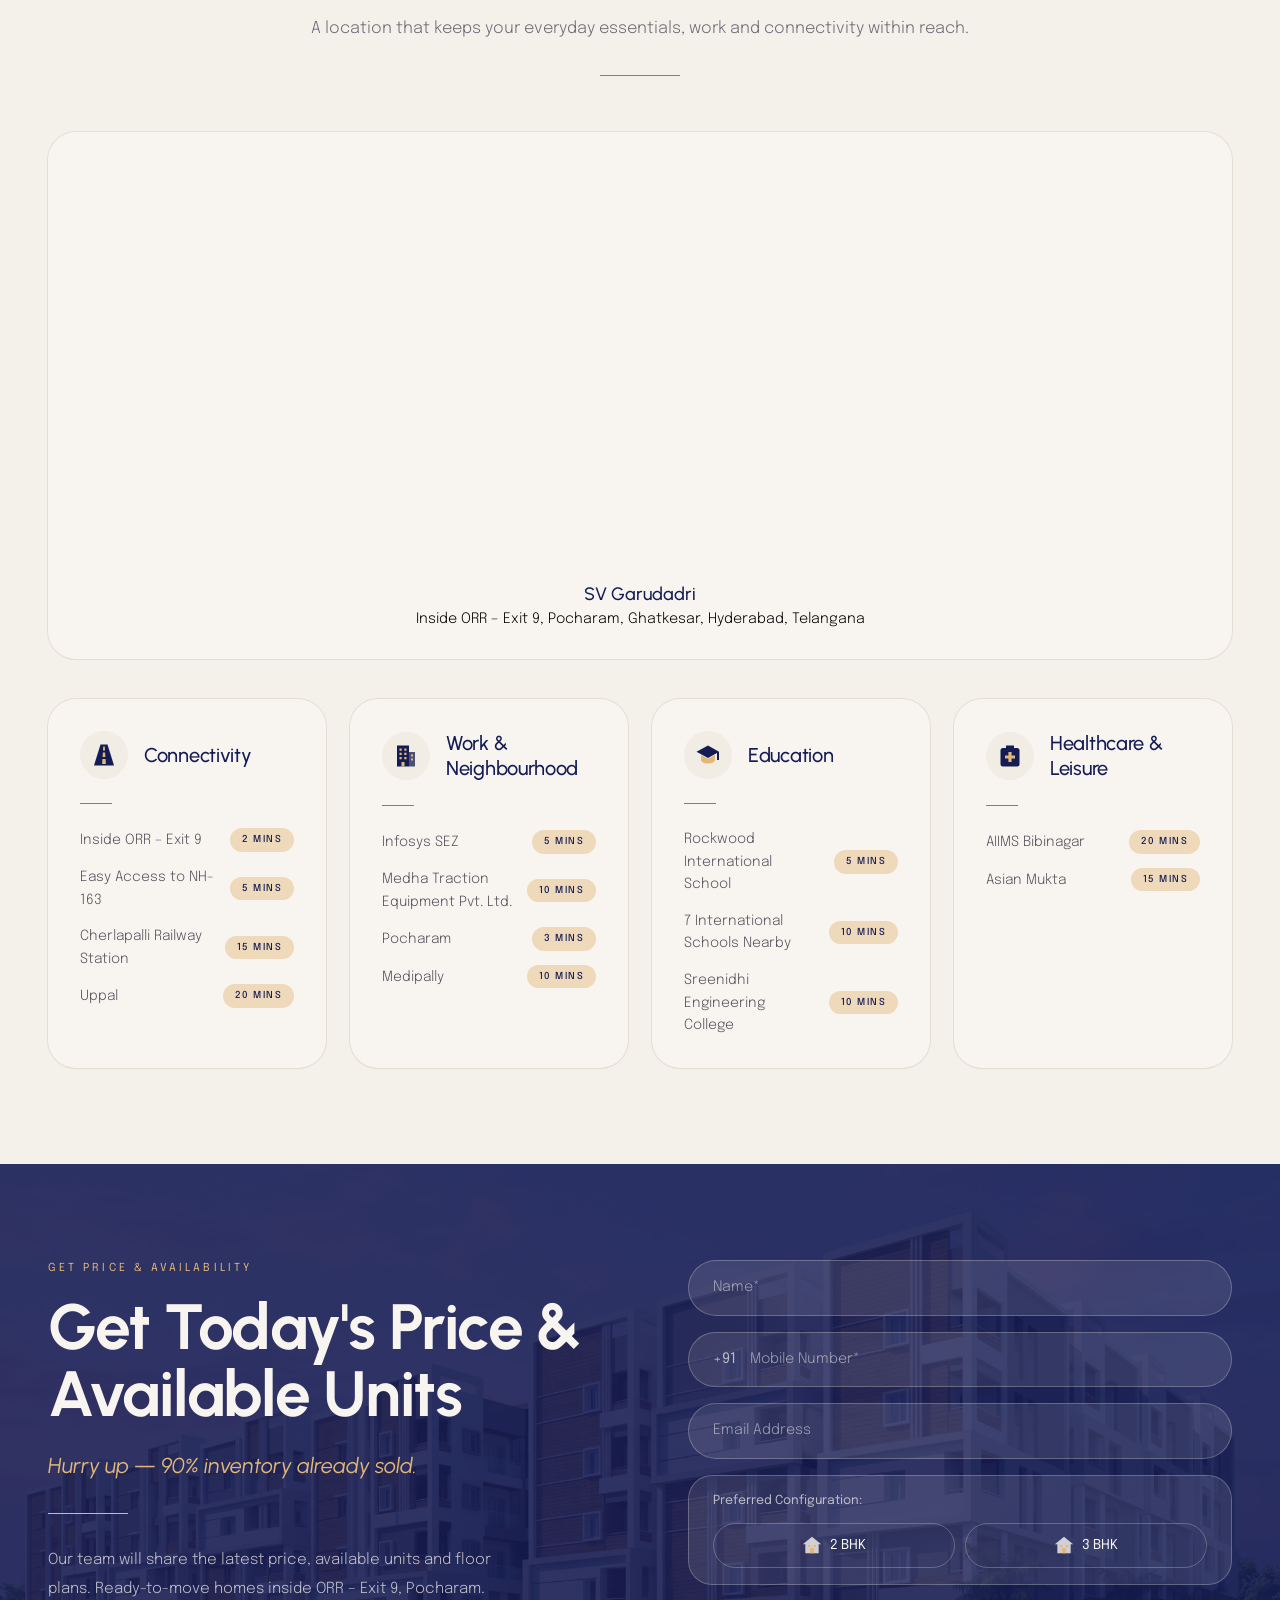
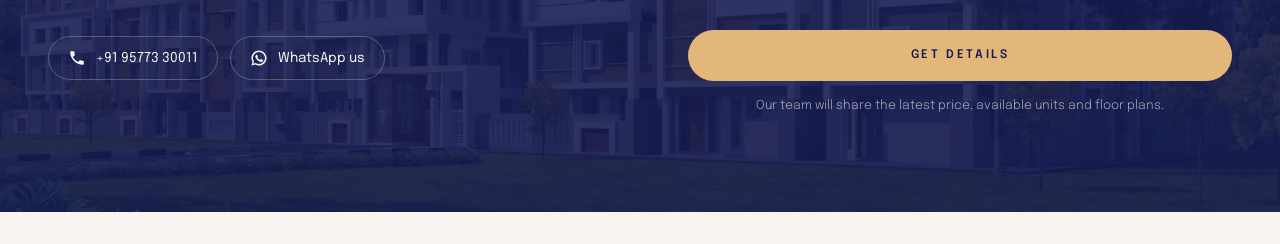
==== commit 1e4f2a6d: "Replace hero images and enhance accessibility Updated hero section with new banner images and improv" ====
--- a/index.html
+++ b/index.html
@@ -7,11 +7,12 @@
 <meta name="description" content="SV Garudadri by S.V. Group: ready-to-move 2 &amp; 3 BHK homes inside ORR Exit 9, Pocharam. 2 BHK starting from ₹55 Lakhs*, 3 BHK starting from ₹72 Lakhs*. TS RERA P02200007683.">
 <meta property="og:title" content="SV Garudadri | Get Today's Price & Available Units">
 <meta property="og:description" content="Ready-to-move 2 &amp; 3 BHK homes inside ORR Exit 9, Pocharam. 2 BHK from ₹55 Lakhs*, 3 BHK from ₹72 Lakhs*.">
-<meta property="og:image" content="assets/img/hero.jpg">
+<meta property="og:image" content="assets/img/hero-banner-desktop.jpg">
 <meta property="og:type" content="website">
 <meta property="og:locale" content="en_IN">
 <link rel="icon" href="assets/img/logo.png" type="image/png">
-<link rel="preload" as="image" href="assets/img/hero.jpg">
+<link rel="preload" as="image" href="assets/img/hero-banner-desktop.jpg" media="(min-width: 768px)">
+<link rel="preload" as="image" href="assets/img/hero-banner-mobile.jpg" media="(max-width: 767px)">
 <link rel="preconnect" href="https://fonts.googleapis.com">
 <link rel="preconnect" href="https://fonts.gstatic.com" crossorigin>
 <link rel="stylesheet" href="https://fonts.googleapis.com/css2?family=Urbanist:ital,wght@0,300;0,400;0,500;0,600;0,700;1,300;1,400;1,500;1,700&family=Epilogue:ital,wght@0,300;0,400;0,500;0,600;1,400&display=swap">
@@ -121,46 +122,20 @@
 <main>
 <!-- ============ HERO ============ -->
 <section id="home" class="hero">
-  <div class="hero__media">
-    <img class="hero__img" src="assets/img/hero.jpg" alt="SV Garudadri residential blocks at dusk, Pocharam" width="2000" height="1125">
-    <div class="hero__shade"></div>
-    <div class="hero__content">
-      <div class="reveal">
-        <span class="hero__line"></span>
-        <span class="hero__offer"><svg class="icon"><use href="#i-tag"/></svg>Ready to move Gated Community Apartments</span>
-      </div>
-      <div class="reveal" style="transition-delay:250ms">
-        <h1><span>A Well-Connected Address</span><span>Inside ORR – <em>Exit 9, Pocharam</em></span></h1>
-        <p class="hero__by">SV Garudadri by S.V. Group</p>
-        <div class="hero__badges">
-          <span class="badge badge--accent"><svg class="icon"><use href="#i-ready"/></svg>HMDA & RERA Approved</span>
-        </div>
-      </div>
-    </div>
-  </div>
-
-  <div class="hero__card-wrap reveal" style="transition-delay:150ms">
-    <div class="hero__card">
-      <div class="stats">
-        <div class="stat stat--hl">
-          <span class="stat__ic"><svg class="icon"><use href="#i-pin"/></svg></span>
-          <div><p class="stat__v">Inside ORR – Exit 9</p><p class="stat__l">Pocharam, Hyderabad</p></div>
-        </div>
-        <div class="stat stat--hl">
-          <span class="stat__ic"><svg class="icon"><use href="#i-ready"/></svg></span>
-          <div><p class="stat__v">Ready to Move</p><p class="stat__l">Move in today</p></div>
-        </div>
-        <div class="stat">
-          <span class="stat__ic"><svg class="icon"><use href="#i-rupee"/></svg></span>
-          <div><p class="stat__v">2 BHK <small>₹55 Lakhs*</small></p><p class="stat__l">Starting from<br>1109-1240 Sq. Ft.</p></div>
-        </div>
-        <div class="stat">
-          <span class="stat__ic"><svg class="icon"><use href="#i-home"/></svg></span>
-          <div><p class="stat__v">3 BHK <small>₹72 Lakhs*</small></p><p class="stat__l">Starting from<br>1479–1603 Sq. Ft.</p></div>
-        </div>
-      </div>
-      <div class="hero__card-foot">
-        <p>TS RERA · P02200007683 &nbsp;|&nbsp; <b>Hurry! 90% inventory already sold</b></p>
+  <!-- Banner images carry the hero text; the h1 keeps it readable for search engines and screen readers -->
+  <h1 class="sr-only">A Well-Connected Address Inside ORR – Exit 9, Pocharam · SV Garudadri by S.V. Group · Ready to Move Gated Community Apartments · 2 BHK starting from ₹55 Lakhs* (1109–1240 Sq. Ft.) · 3 BHK starting from ₹72 Lakhs* (1479–1603 Sq. Ft.)</h1>
+  <button type="button" class="hero__banner" data-open-modal data-source="Hero Banner" aria-label="Enquire about SV Garudadri">
+    <picture>
+      <source media="(max-width: 767px)" srcset="assets/img/hero-banner-mobile.jpg" width="1080" height="1350">
+      <img src="assets/img/hero-banner-desktop.jpg" width="1920" height="960" alt="SV Garudadri — Ready to move gated community apartments inside ORR Exit 9, Pocharam. 2 BHK from ₹55 Lakhs*, 3 BHK from ₹72 Lakhs*" fetchpriority="high">
+    </picture>
+  </button>
+
+  <div class="hero__cta">
+    <div class="hero__cta-inner">
+      <p><span>TS RERA · P02200007683</span><b><svg class="icon"><use href="#i-flame"/></svg>Hurry! 90% inventory already sold</b></p>
+      <div class="hero__cta-actions">
+        <a class="btn btn--ghost-light" href="tel:+919577330011" data-phone-link><svg class="icon"><use href="#i-phone"/></svg><span data-phone-text>+91 95773 30011</span></a>
         <button type="button" class="btn btn--accent" data-open-modal data-source="Hero - Enquire Now">Enquire Now</button>
       </div>
     </div>
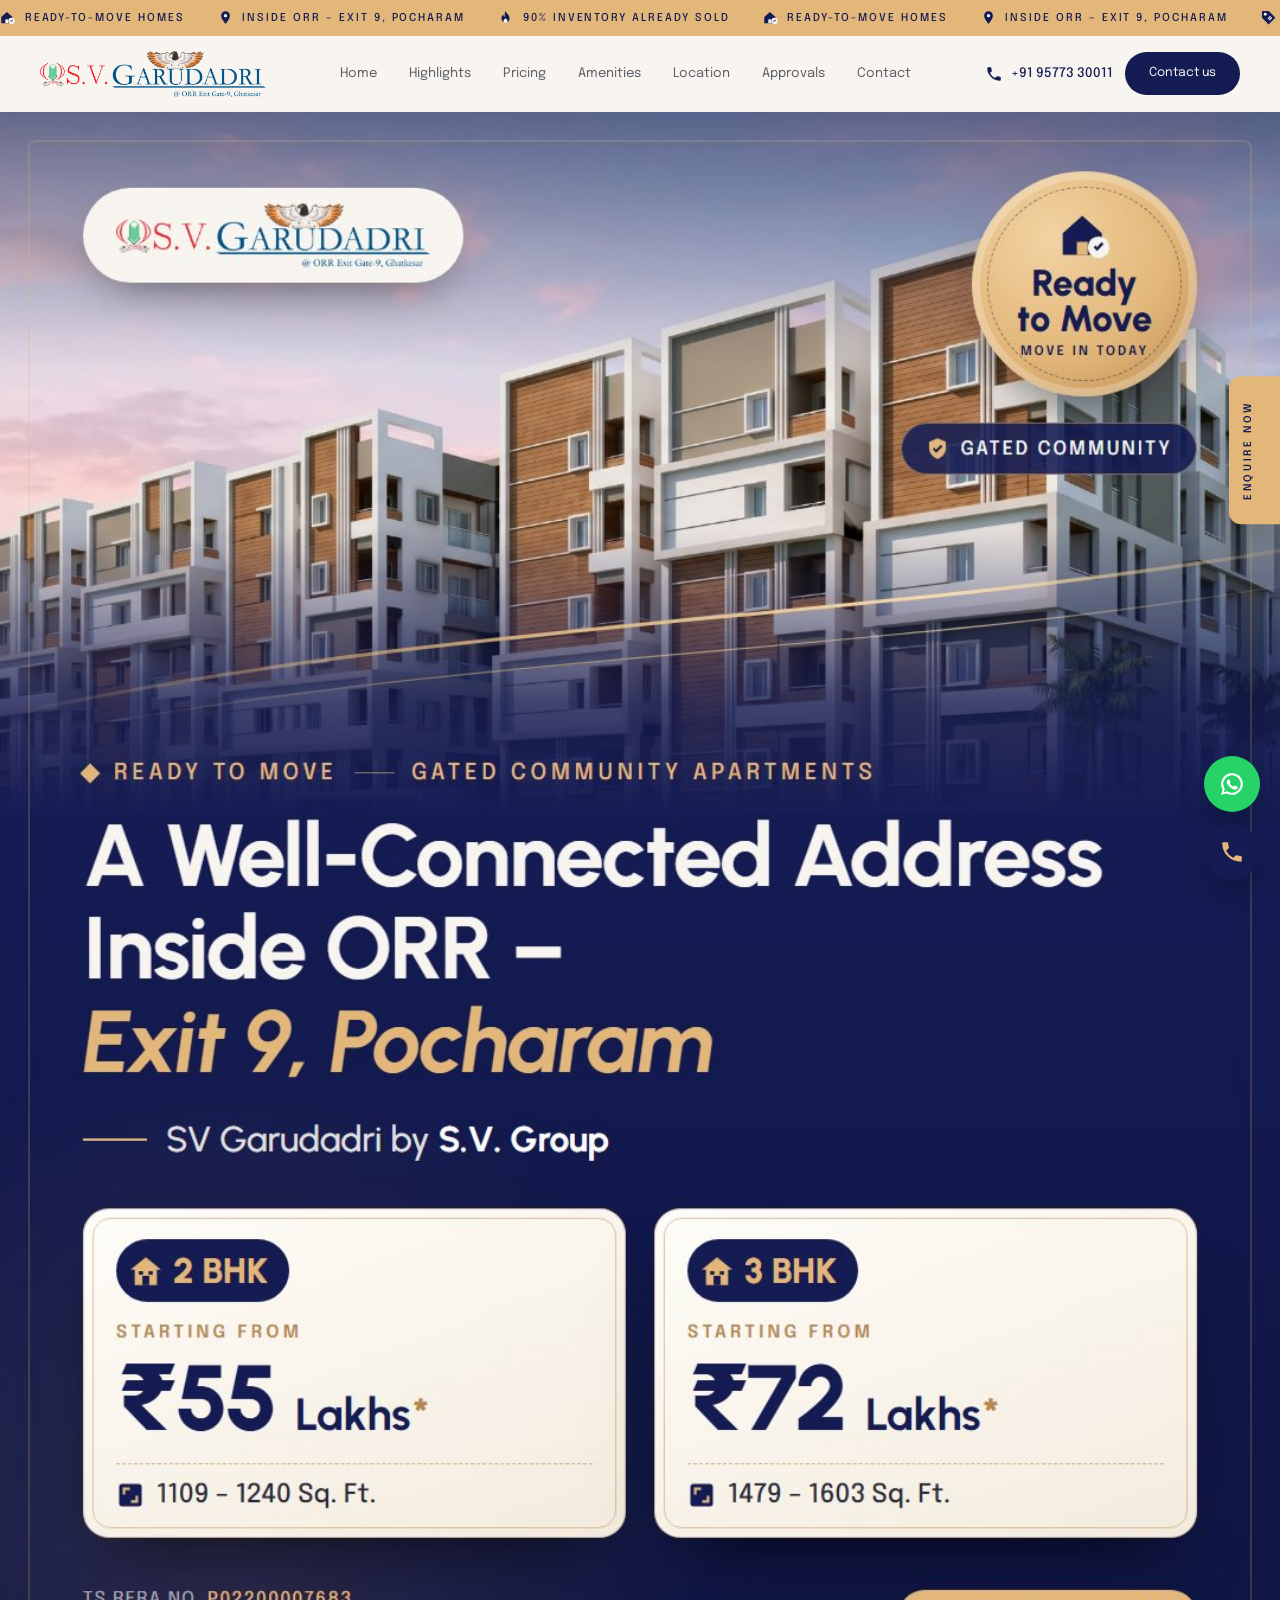
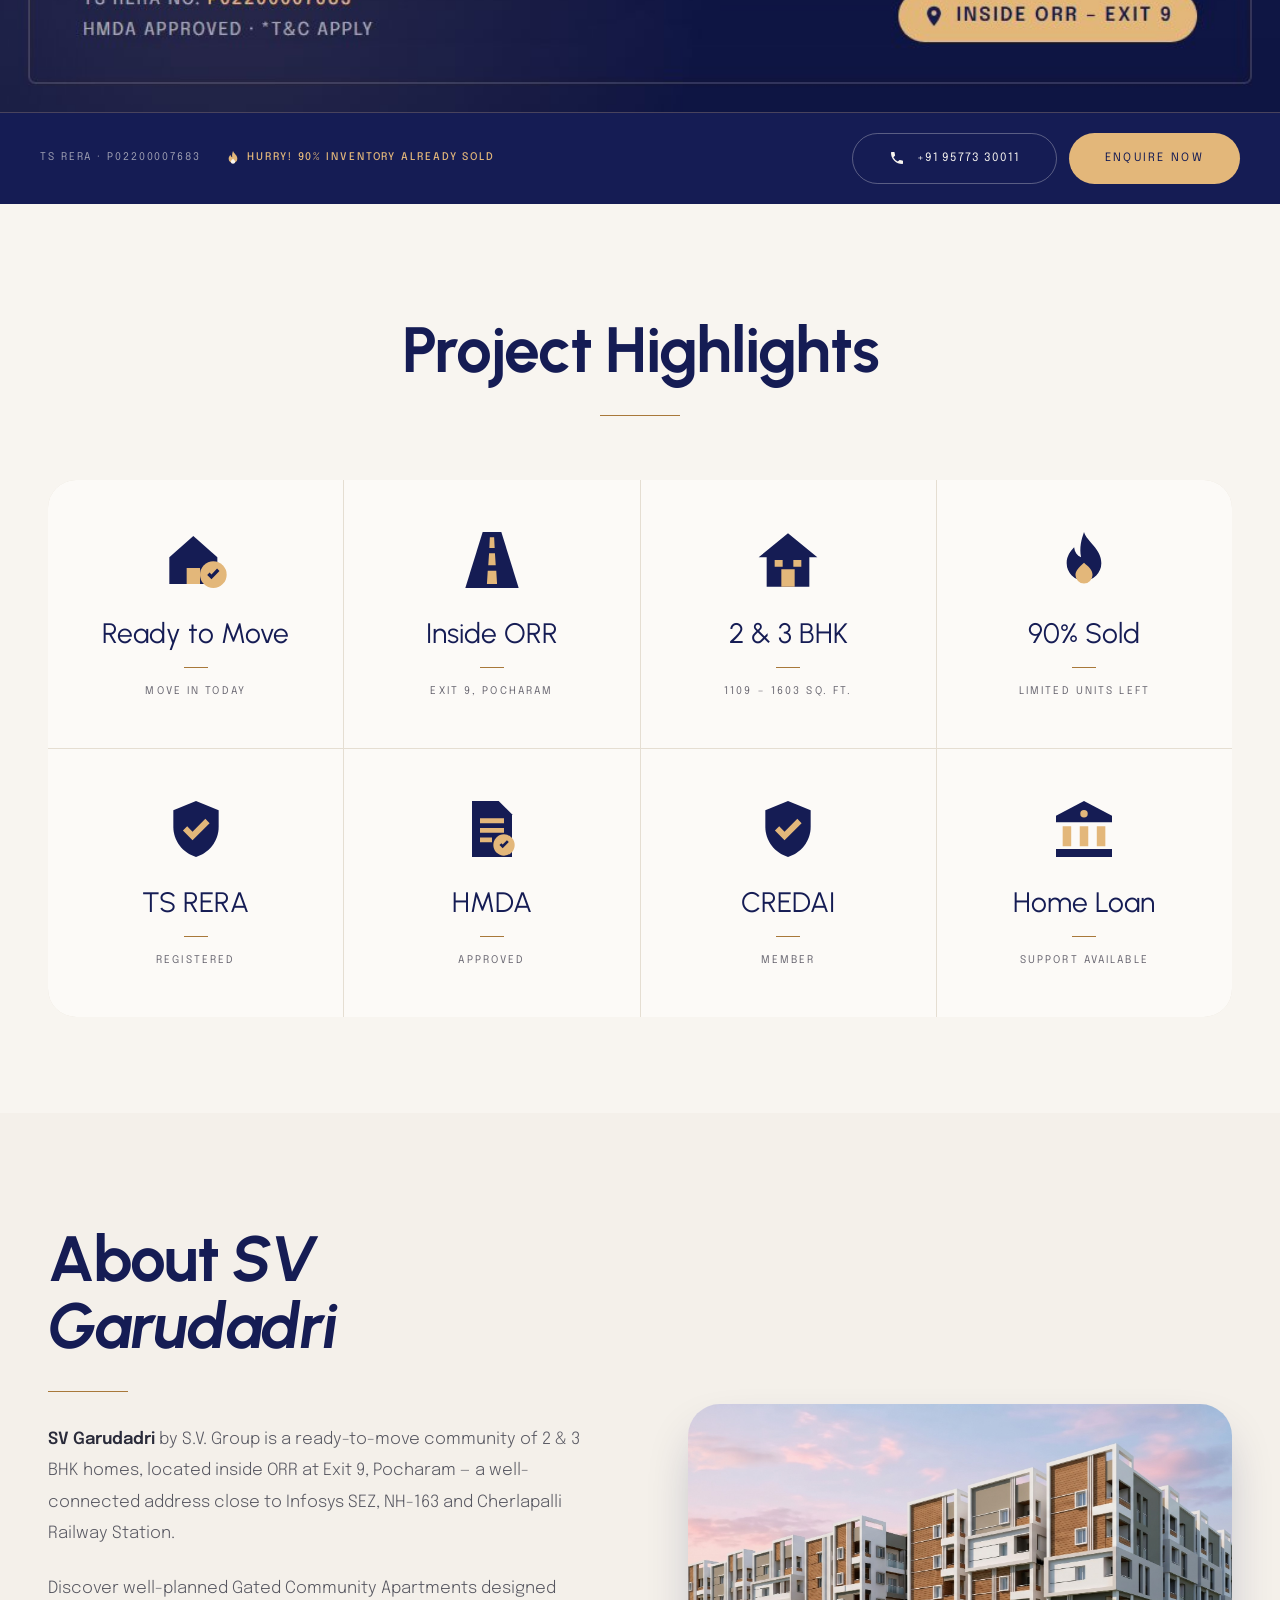
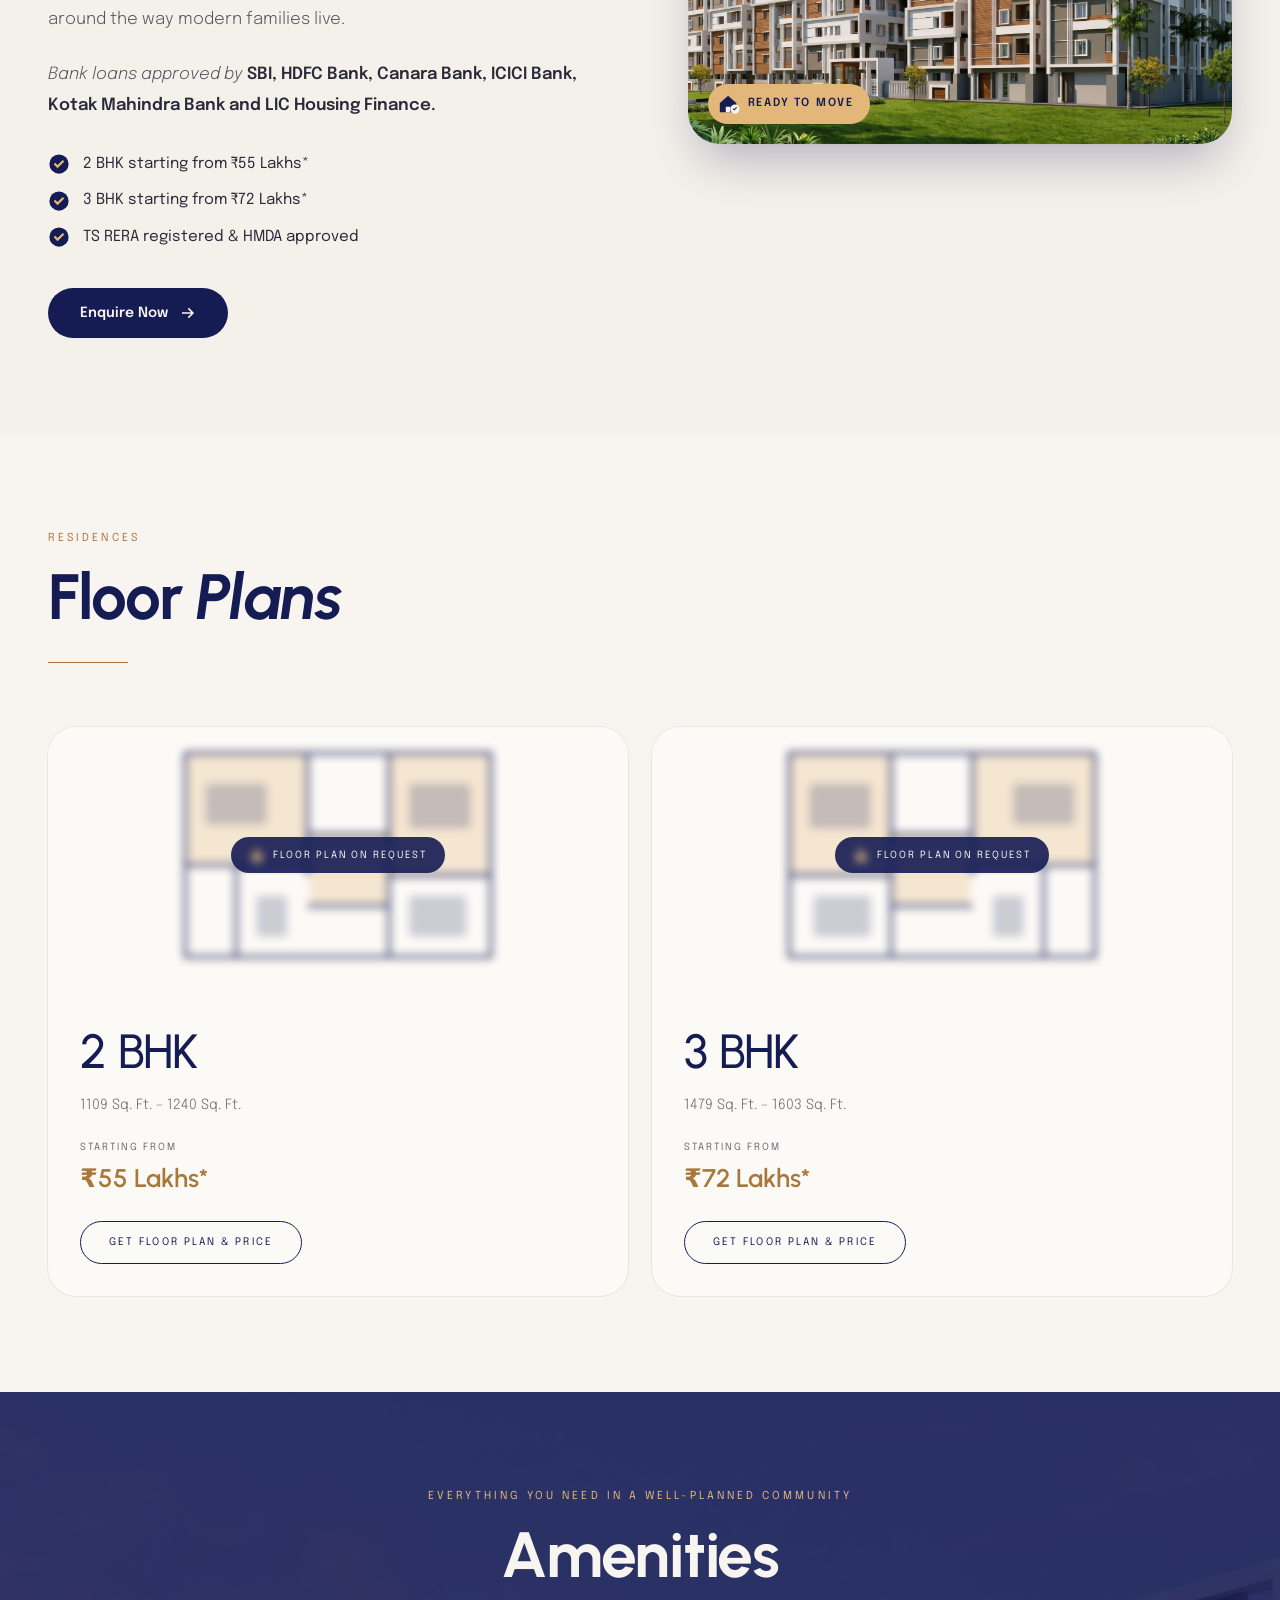
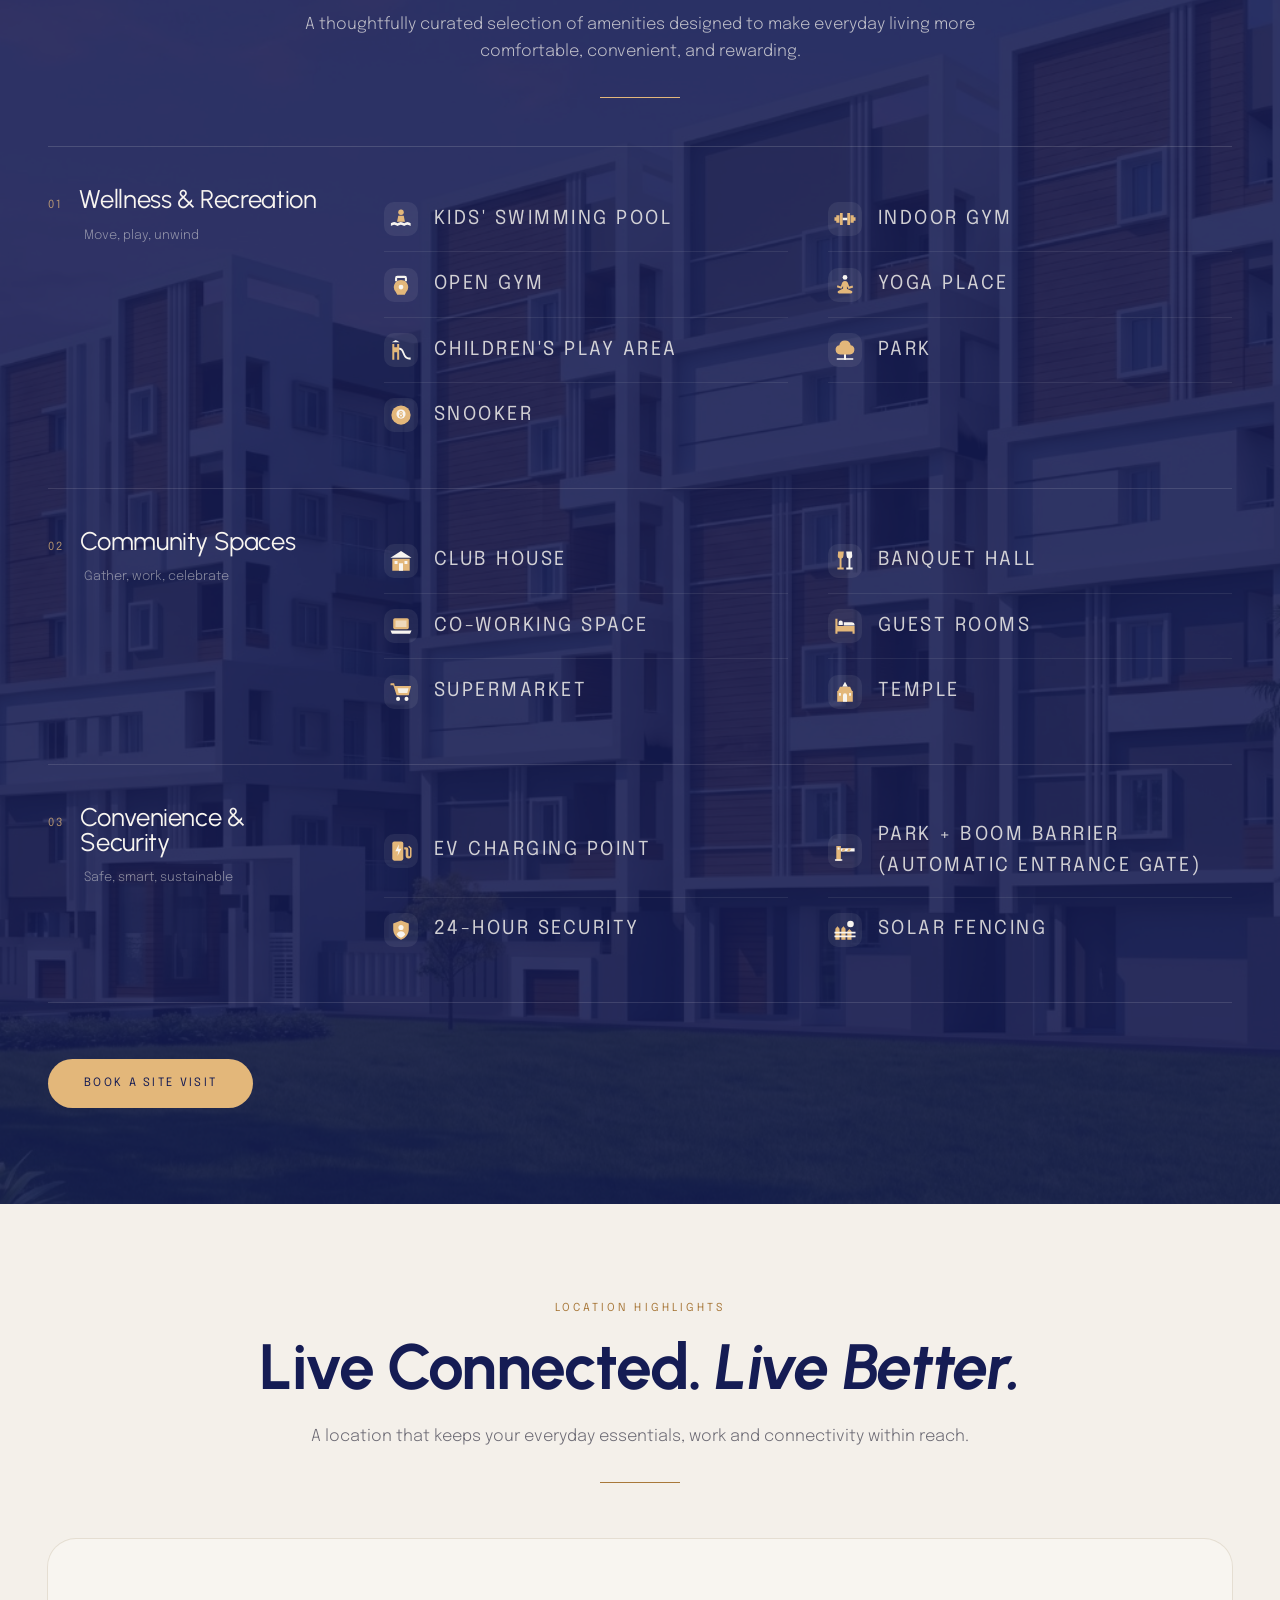
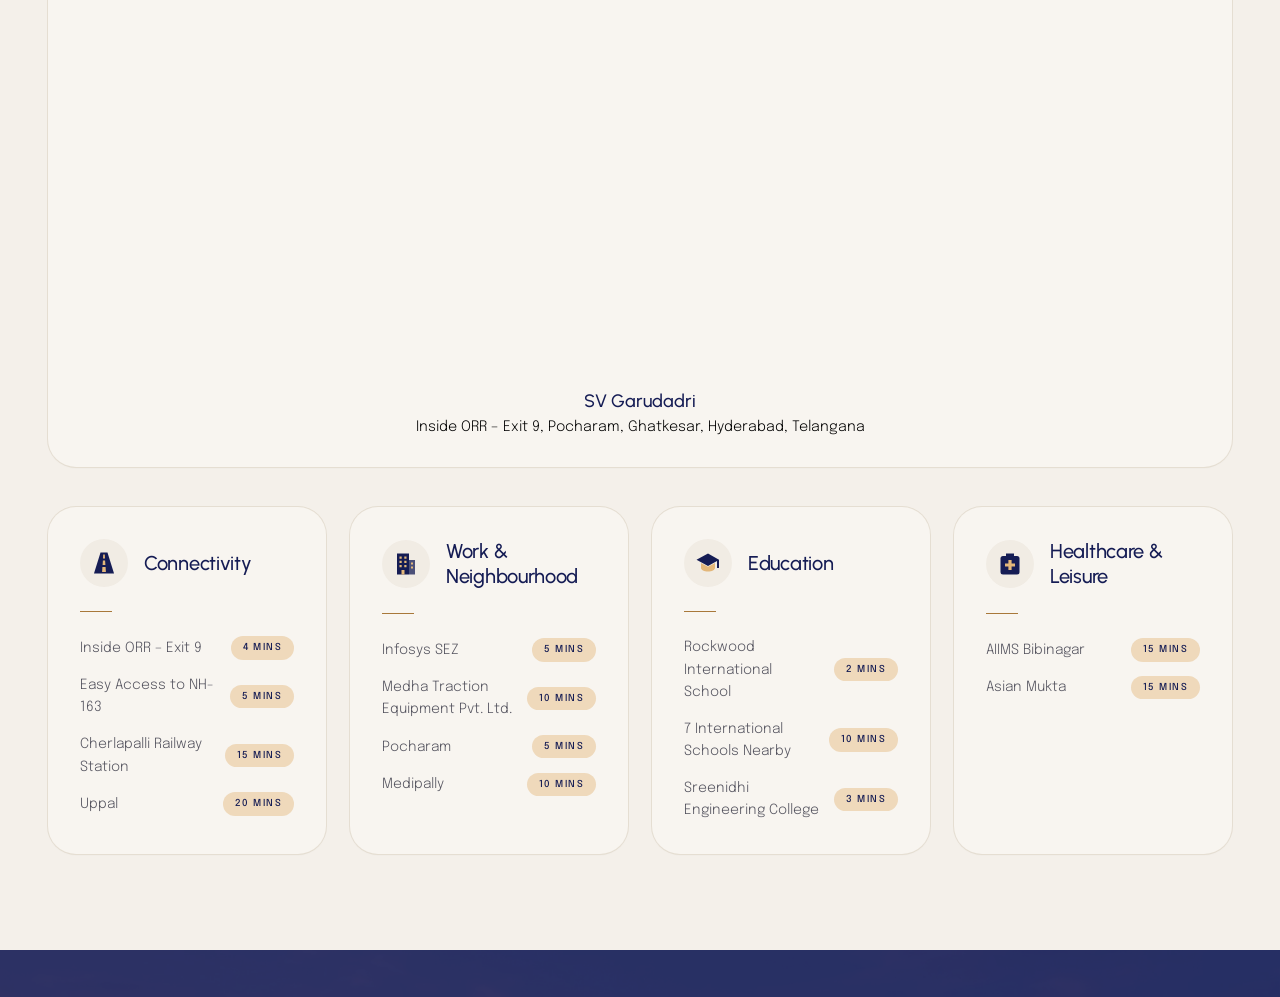
==== commit 0f5f7757: "Update travel times in index.html" ====
--- a/index.html
+++ b/index.html
@@ -319,7 +319,7 @@
           <div class="loc__head"><span class="loc__ic"><svg class="icon"><use href="#i-road"/></svg></span><h3>Connectivity</h3></div>
           <span class="loc__bar"></span>
           <ul>
-            <li><span>Inside ORR – Exit 9</span><span class="time">2 Mins</span></li>
+            <li><span>Inside ORR – Exit 9</span><span class="time">4 Mins</span></li>
             <li><span>Easy Access to NH-163</span><span class="time">5 Mins</span></li>
             <li><span>Cherlapalli Railway Station</span><span class="time">15 Mins</span></li>
             <li><span>Uppal</span><span class="time">20 Mins</span></li>
@@ -333,7 +333,7 @@
           <ul>
             <li><span>Infosys SEZ</span><span class="time">5 Mins</span></li>
             <li><span>Medha Traction Equipment Pvt. Ltd.</span><span class="time">10 Mins</span></li>
-            <li><span>Pocharam</span><span class="time">3 Mins</span></li>
+            <li><span>Pocharam</span><span class="time">5 Mins</span></li>
             <li><span>Medipally</span><span class="time">10 Mins</span></li>
           </ul>
         </article>
@@ -343,9 +343,9 @@
           <div class="loc__head"><span class="loc__ic"><svg class="icon"><use href="#i-grad"/></svg></span><h3>Education</h3></div>
           <span class="loc__bar"></span>
           <ul>
-            <li><span>Rockwood International School</span><span class="time">5 Mins</span></li>
+            <li><span>Rockwood International School</span><span class="time">2 Mins</span></li>
             <li><span>7 International Schools Nearby</span><span class="time">10 Mins</span></li>
-            <li><span>Sreenidhi Engineering College</span><span class="time">10 Mins</span></li>
+            <li><span>Sreenidhi Engineering College</span><span class="time">3 Mins</span></li>
           </ul>
         </article>
       </div>
@@ -354,7 +354,7 @@
           <div class="loc__head"><span class="loc__ic"><svg class="icon"><use href="#i-hospital"/></svg></span><h3>Healthcare &amp; Leisure</h3></div>
           <span class="loc__bar"></span>
           <ul>
-            <li><span>AIIMS Bibinagar</span><span class="time">20 Mins</span></li>
+            <li><span>AIIMS Bibinagar</span><span class="time">15 Mins</span></li>
             <li><span>Asian Mukta</span><span class="time">15 Mins</span></li>
           </ul>
         </article>
--- a/assets/css/style.css
+++ b/assets/css/style.css
@@ -130,6 +130,23 @@
 
 /* ---------- hero ---------- */
 .hero { position: relative; background: var(--background); }
+
+/* banner-image hero (desktop 1920x960 / mobile 1080x1350 via <picture>) */
+.sr-only { position: absolute; width: 1px; height: 1px; padding: 0; margin: -1px; overflow: hidden; clip: rect(0, 0, 0, 0); white-space: nowrap; border: 0; }
+.hero__banner { display: block; width: 100%; padding: 0; background: var(--primary); cursor: pointer; }
+.hero__banner img { display: block; width: 100%; height: auto; }
+.hero__banner:focus-visible { outline: 3px solid var(--accent); outline-offset: -3px; }
+.hero__cta { background: var(--primary); color: var(--primary-fg); border-top: 1px solid rgba(227, 183, 122, .25); padding: 1.25rem 1.5rem; }
+.hero__cta-inner { max-width: 1400px; margin: 0 auto; display: flex; flex-direction: column; align-items: center; gap: 1rem; text-align: center; }
+.hero__cta p { display: flex; flex-wrap: wrap; justify-content: center; align-items: center; gap: .5rem 1.5rem; font-size: .66rem; letter-spacing: .18em; text-transform: uppercase; color: rgba(248, 245, 240, .6); }
+.hero__cta p b { display: inline-flex; align-items: center; gap: .4rem; color: var(--accent); font-weight: 500; }
+.hero__cta p .icon { width: 16px; height: 16px; fill: var(--accent); --ic2: var(--primary-fg); }
+.hero__cta-actions { display: flex; flex-wrap: wrap; justify-content: center; gap: .75rem; }
+.btn--ghost-light { border: 1px solid rgba(248, 245, 240, .3); color: var(--primary-fg); letter-spacing: .08em; }
+.btn--ghost-light:hover { background: var(--primary-fg); color: var(--primary); }
+.btn--ghost-light .icon { fill: currentColor; }
+@media (min-width: 768px) { .hero__cta-inner { flex-direction: row; justify-content: space-between; text-align: left; } .hero__cta p { justify-content: flex-start; } }
+@media (min-width: 1024px) { .hero__cta { padding: 1.25rem 2.5rem; } }
 .hero__media { position: relative; height: calc(100vh - var(--header-h) - 34px); min-height: 640px; max-height: 980px; width: 100%; overflow: hidden; }
 .hero__img { position: absolute; inset: 0; width: 100%; height: 100%; object-fit: cover; animation: slow-zoom 26s ease-out forwards; }
 @keyframes slow-zoom { from { transform: scale(1.08); } to { transform: scale(1); } }
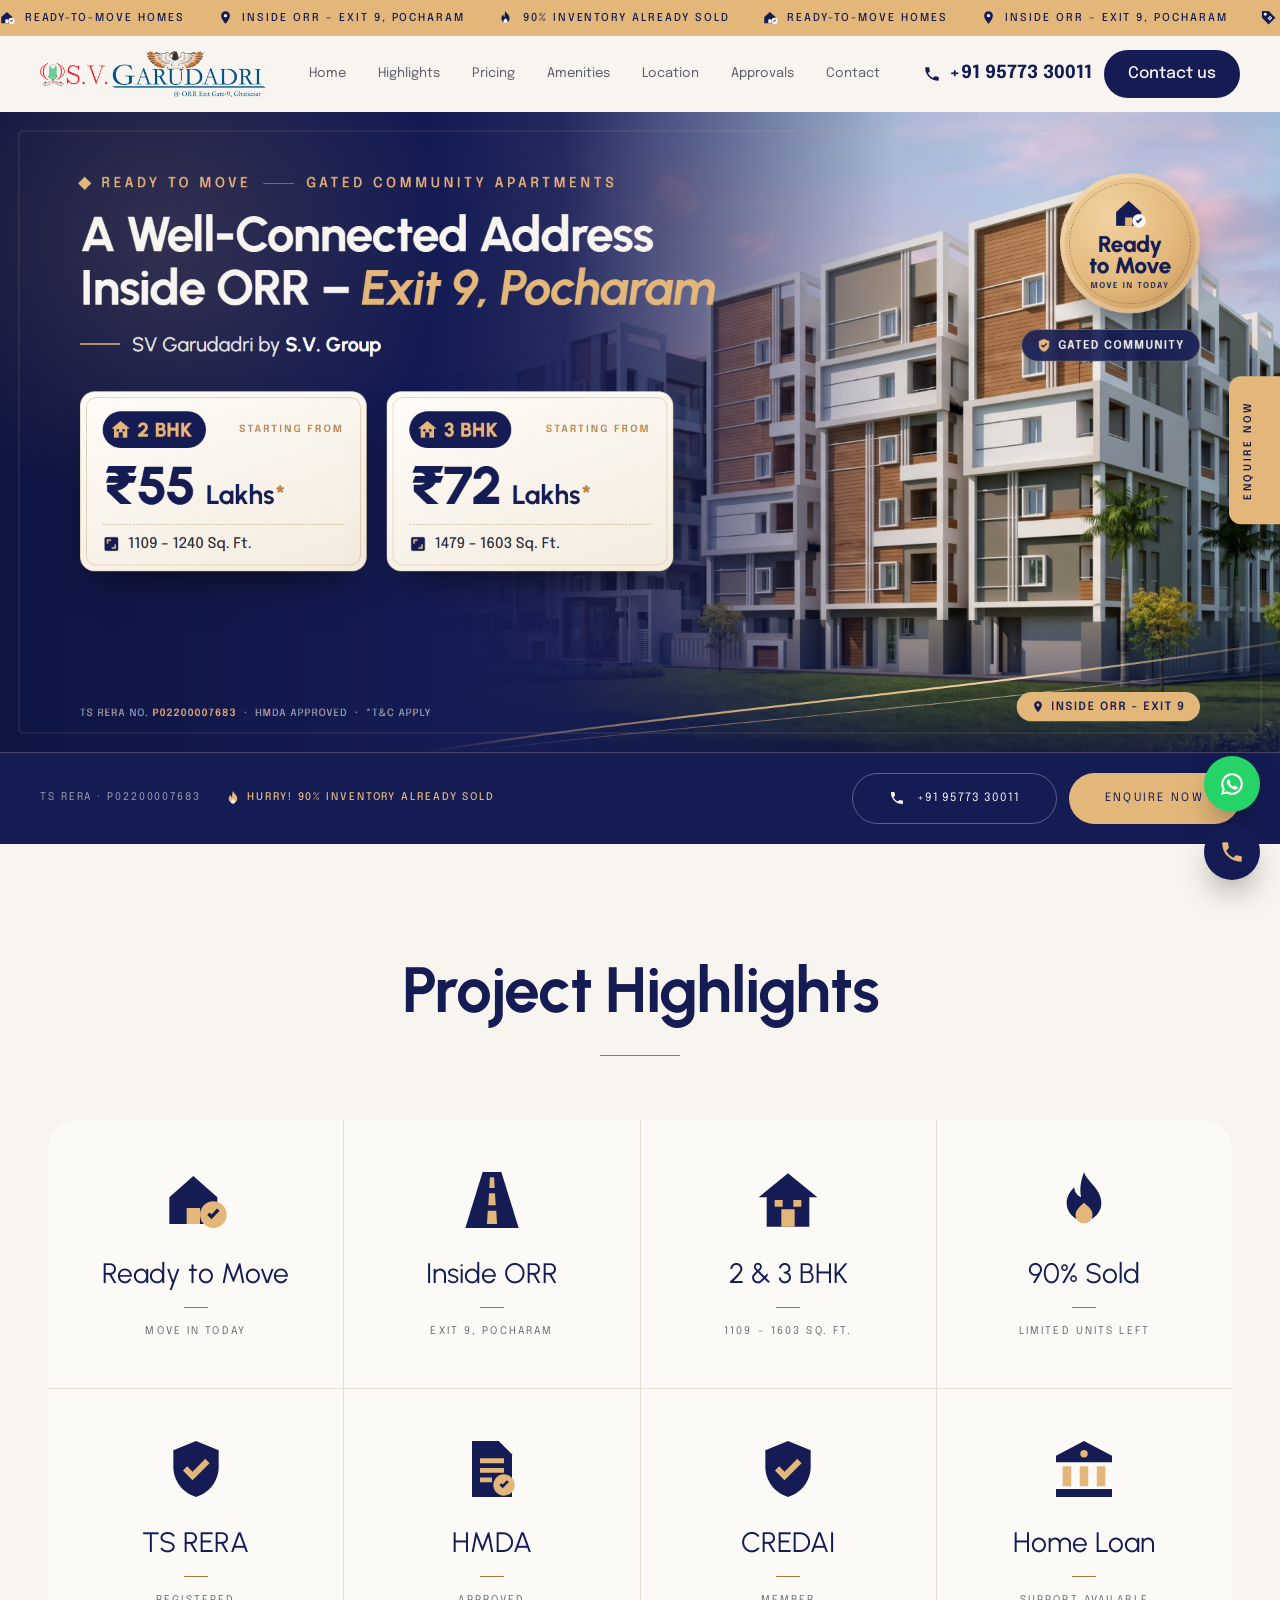
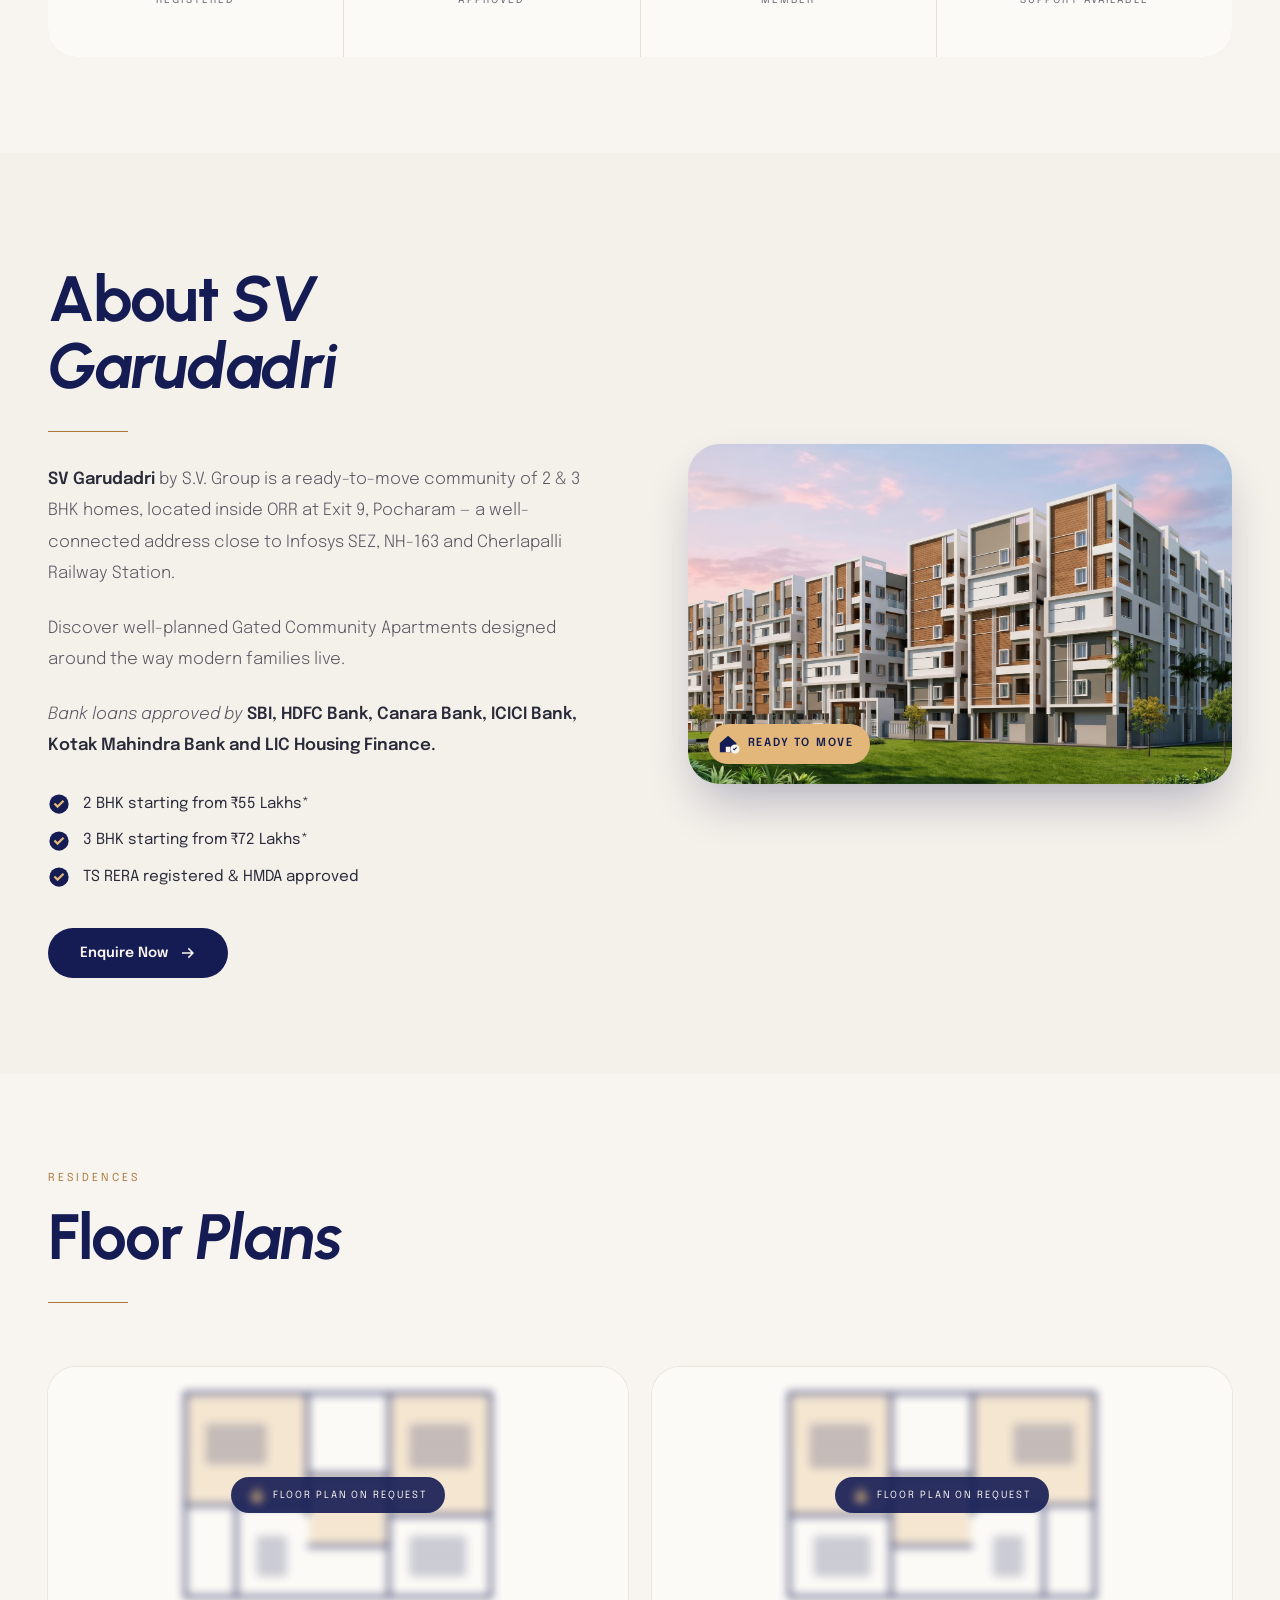
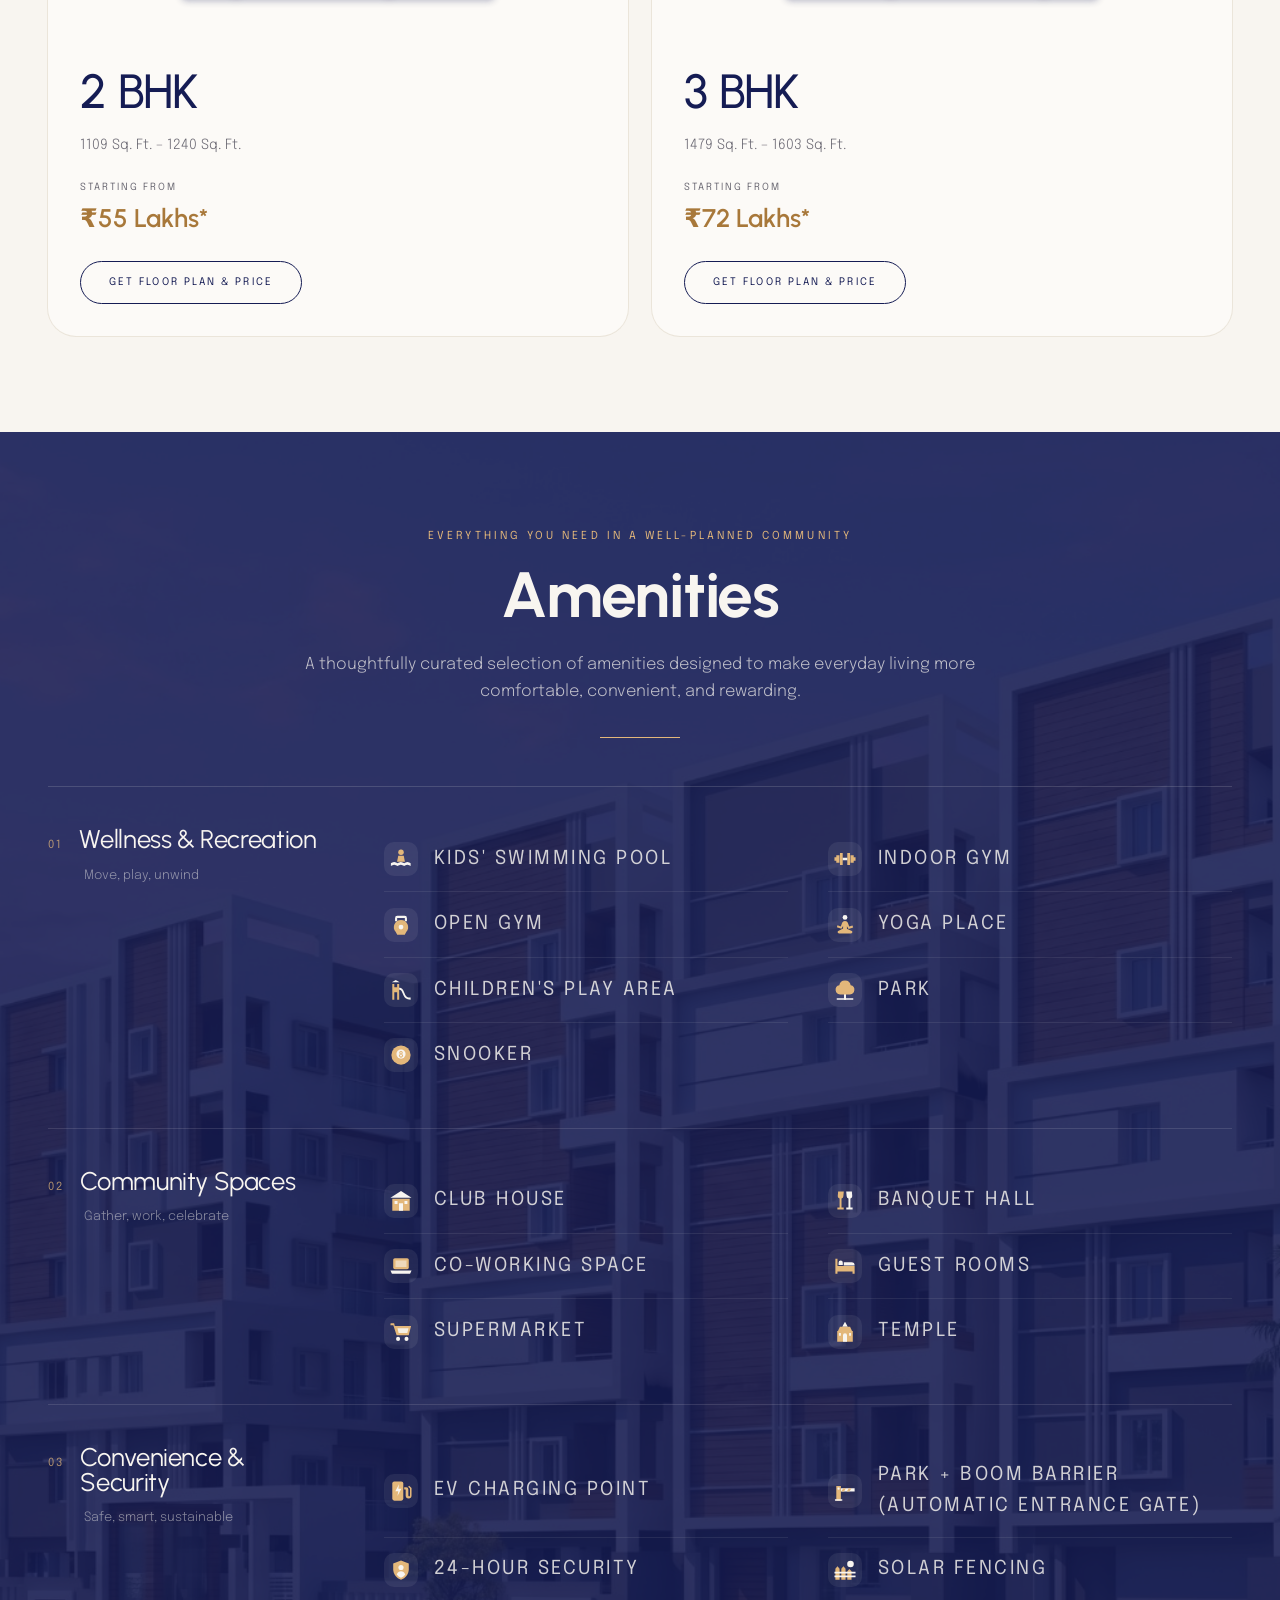
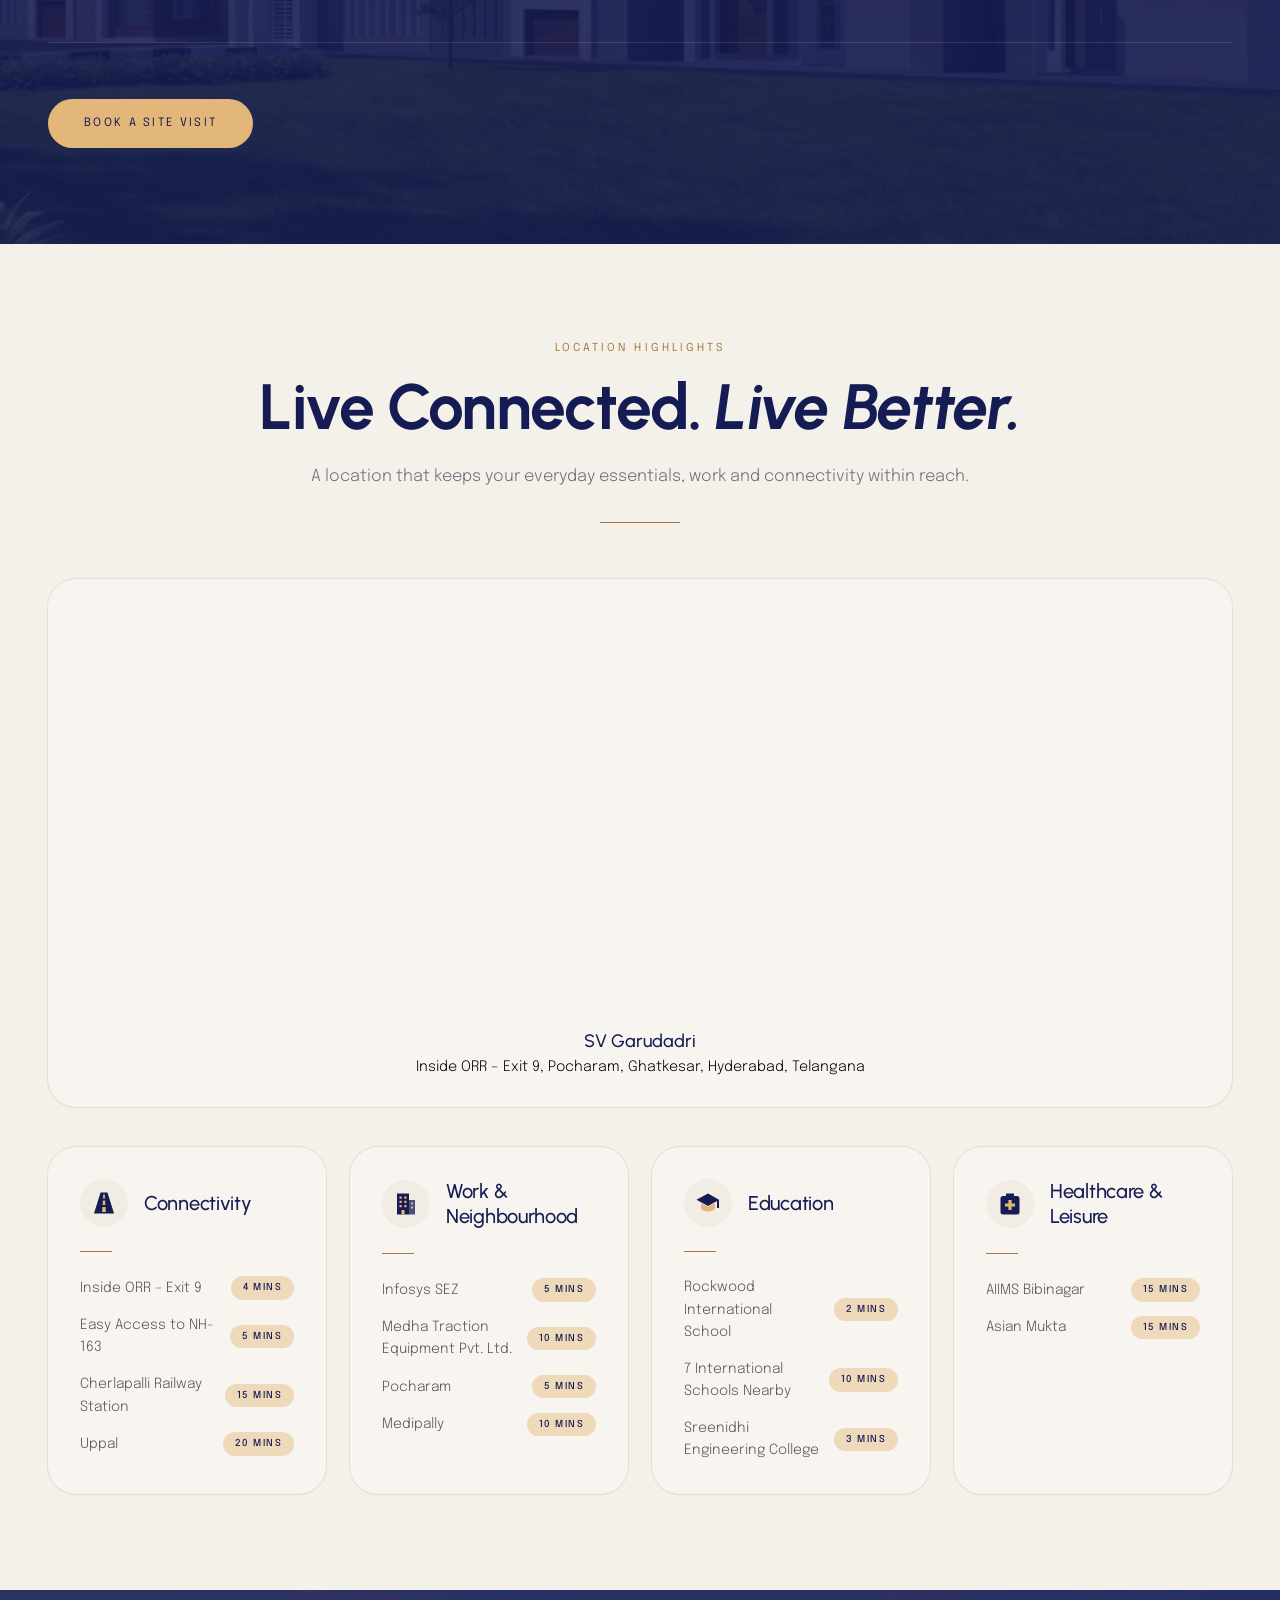
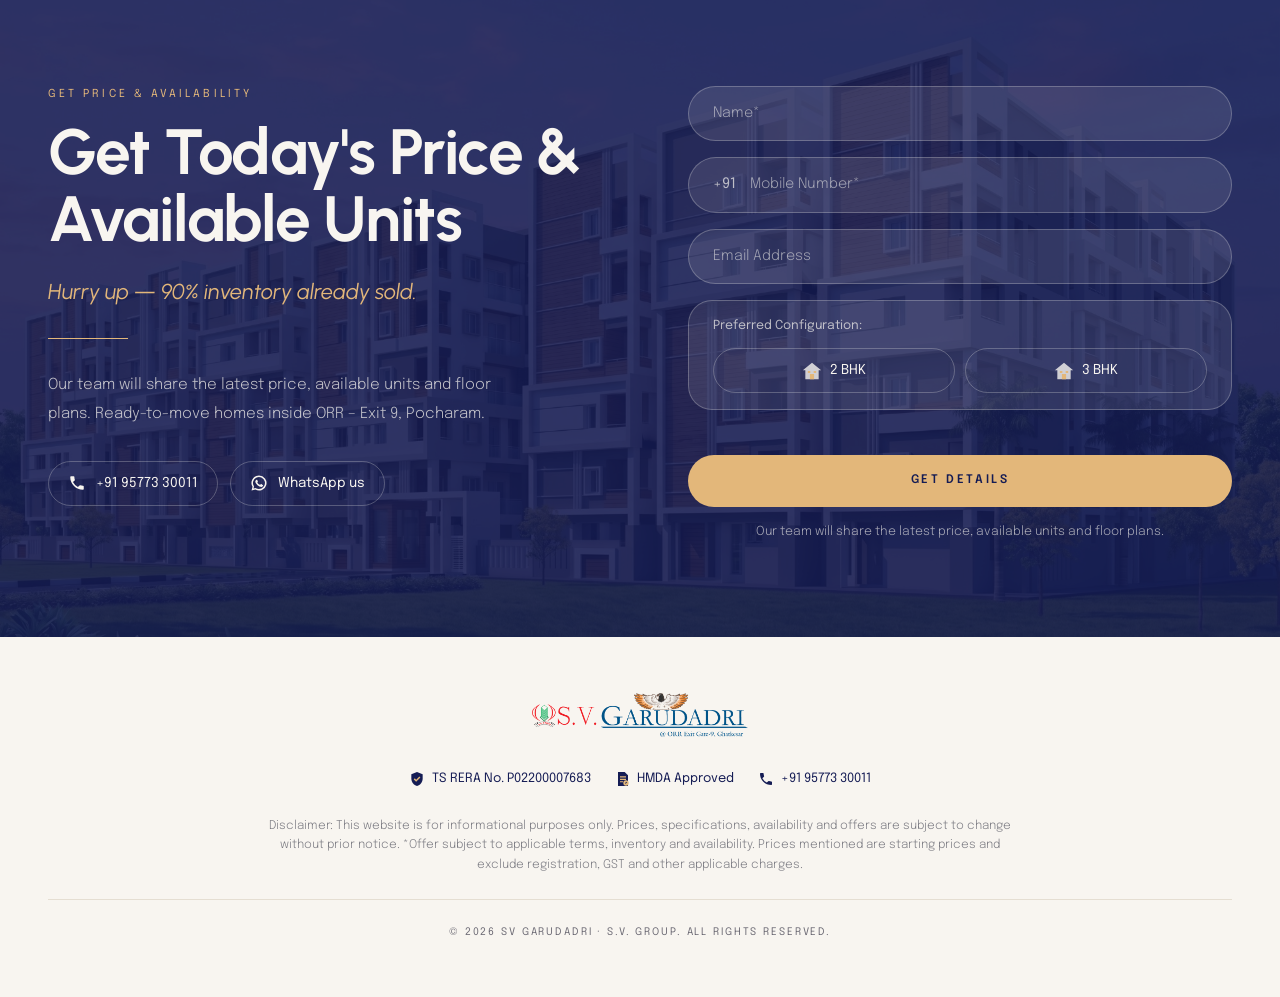
==== commit dd059f85: "Integrate Google Tag Manager into index.html Added Google Tag Manager script and noscript tags to en" ====
--- a/index.html
+++ b/index.html
@@ -1,6 +1,13 @@
 <!DOCTYPE html>
 <html lang="en">
 <head>
+  <!-- Google Tag Manager -->
+<script>(function(w,d,s,l,i){w[l]=w[l]||[];w[l].push({'gtm.start':
+new Date().getTime(),event:'gtm.js'});var f=d.getElementsByTagName(s)[0],
+j=d.createElement(s),dl=l!='dataLayer'?'&l='+l:'';j.async=true;j.src=
+'https://www.googletagmanager.com/gtm.js?id='+i+dl;f.parentNode.insertBefore(j,f);
+})(window,document,'script','dataLayer','GTM-NFK9L43X');</script>
+<!-- End Google Tag Manager -->
 <meta charset="utf-8">
 <meta name="viewport" content="width=device-width, initial-scale=1">
 <title>SV Garudadri, Pocharam | Ready-to-Move 2 &amp; 3 BHK Inside ORR Exit 9</title>
@@ -19,7 +26,11 @@
 <link rel="stylesheet" href="assets/css/style.css">
 </head>
 <body>
-
+<!-- Google Tag Manager (noscript) -->
+<noscript><iframe src="https://www.googletagmanager.com/ns.html?id=GTM-NFK9L43X"
+height="0" width="0" style="display:none;visibility:hidden"></iframe></noscript>
+<!-- End Google Tag Manager (noscript) -->
+  
 <!-- Flat two-tone icon set: main shape = currentColor/fill, detail = var(--ic2) -->
 <svg xmlns="http://www.w3.org/2000/svg" style="display:none">
   <symbol id="i-pin" viewBox="0 0 24 24"><path d="M12 2a7 7 0 0 0-7 7c0 5.2 7 13 7 13s7-7.8 7-13a7 7 0 0 0-7-7z"/><circle cx="12" cy="9" r="2.7" fill="var(--ic2)"/></symbol>
--- a/assets/css/style.css
+++ b/assets/css/style.css
@@ -120,7 +120,7 @@
 .header.menu-open .mobile-nav { display: block; }
 .mobile-nav a { display: block; padding: .9rem 0; border-bottom: 1px solid var(--border); font-size: .95rem; }
 .mobile-nav .btn { margin-top: 1.25rem; width: 100%; }
-@media (min-width: 640px) { .header__cta { display: inline-block; } .header__call span { display: inline; } }
+@media (min-width: 640px) { .header__cta { display: inline-block; font-size: 16px; font-weight: 500;} .header__call span { display: inline; font-size: 18px; font-weight: 700; } }
 @media (min-width: 1024px) {
   .header__inner { padding: 0 2.5rem; }
   .header__logo img { height: 46px; }
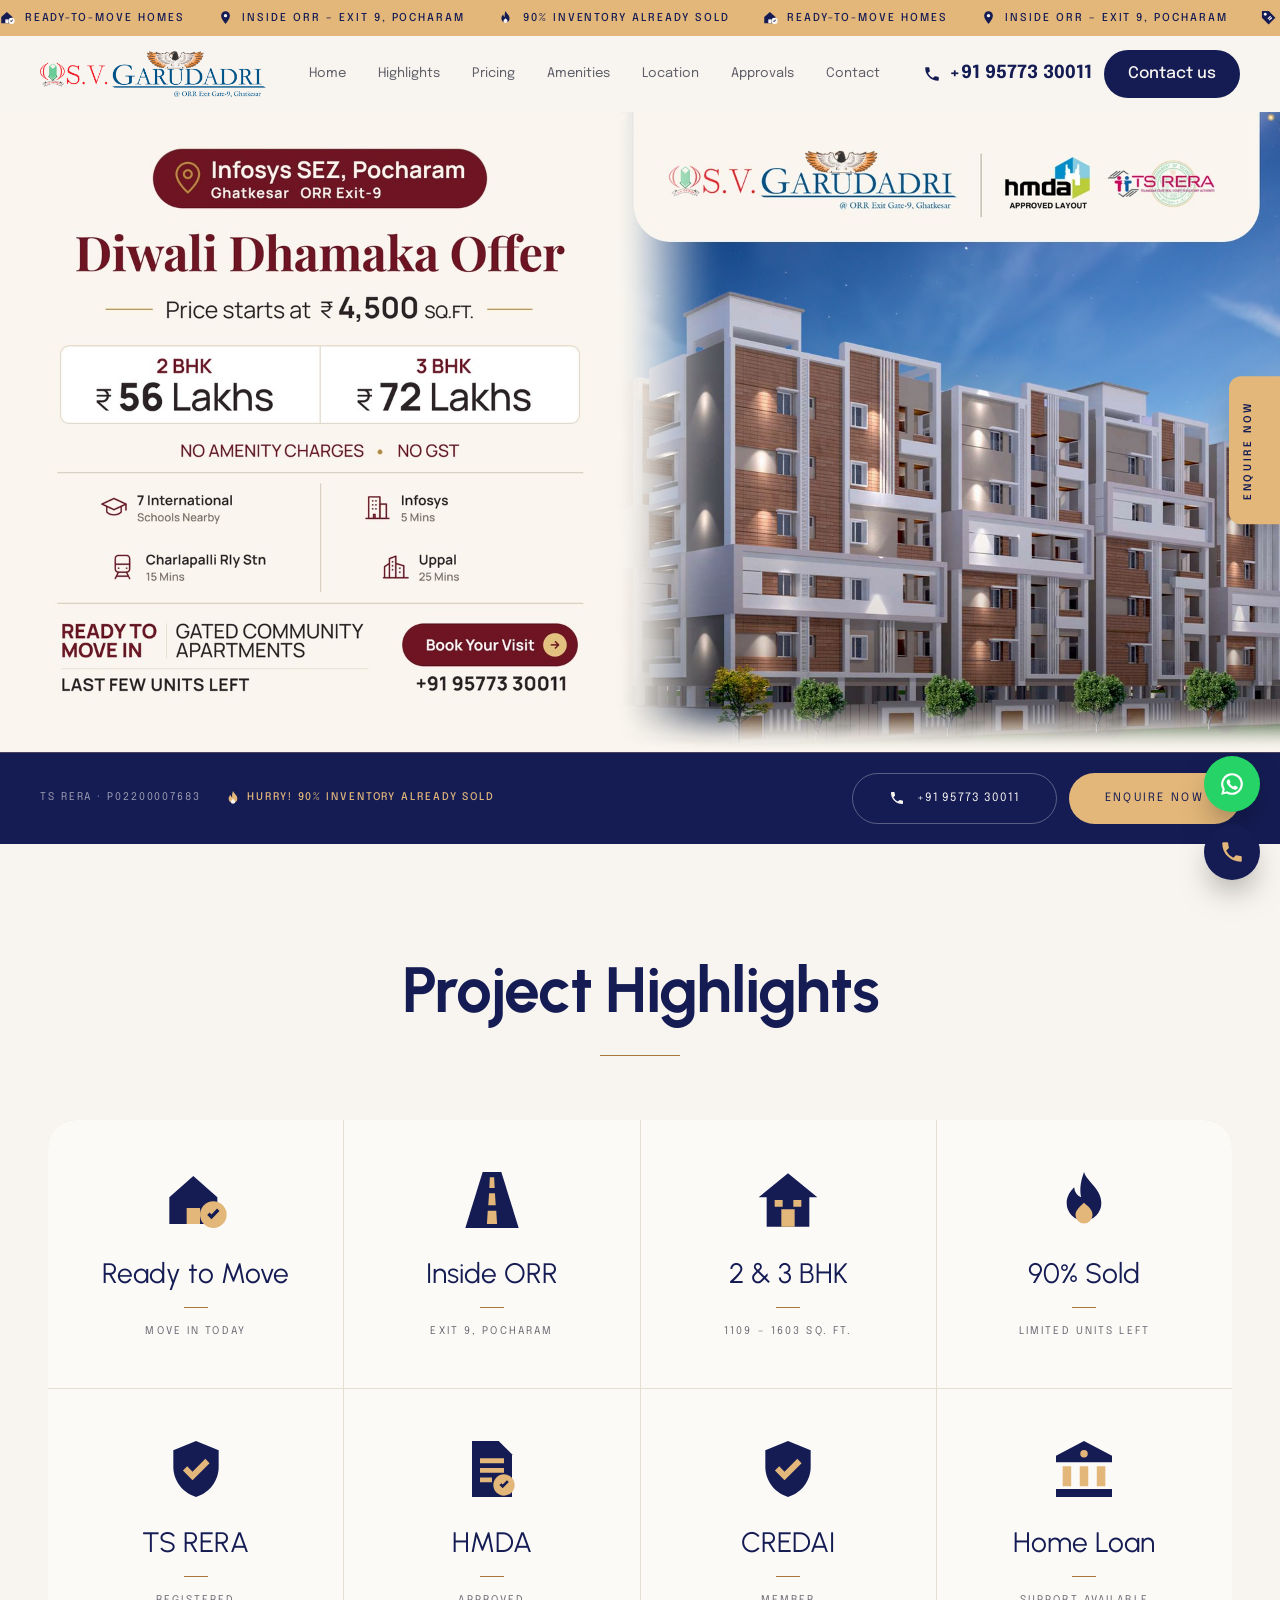
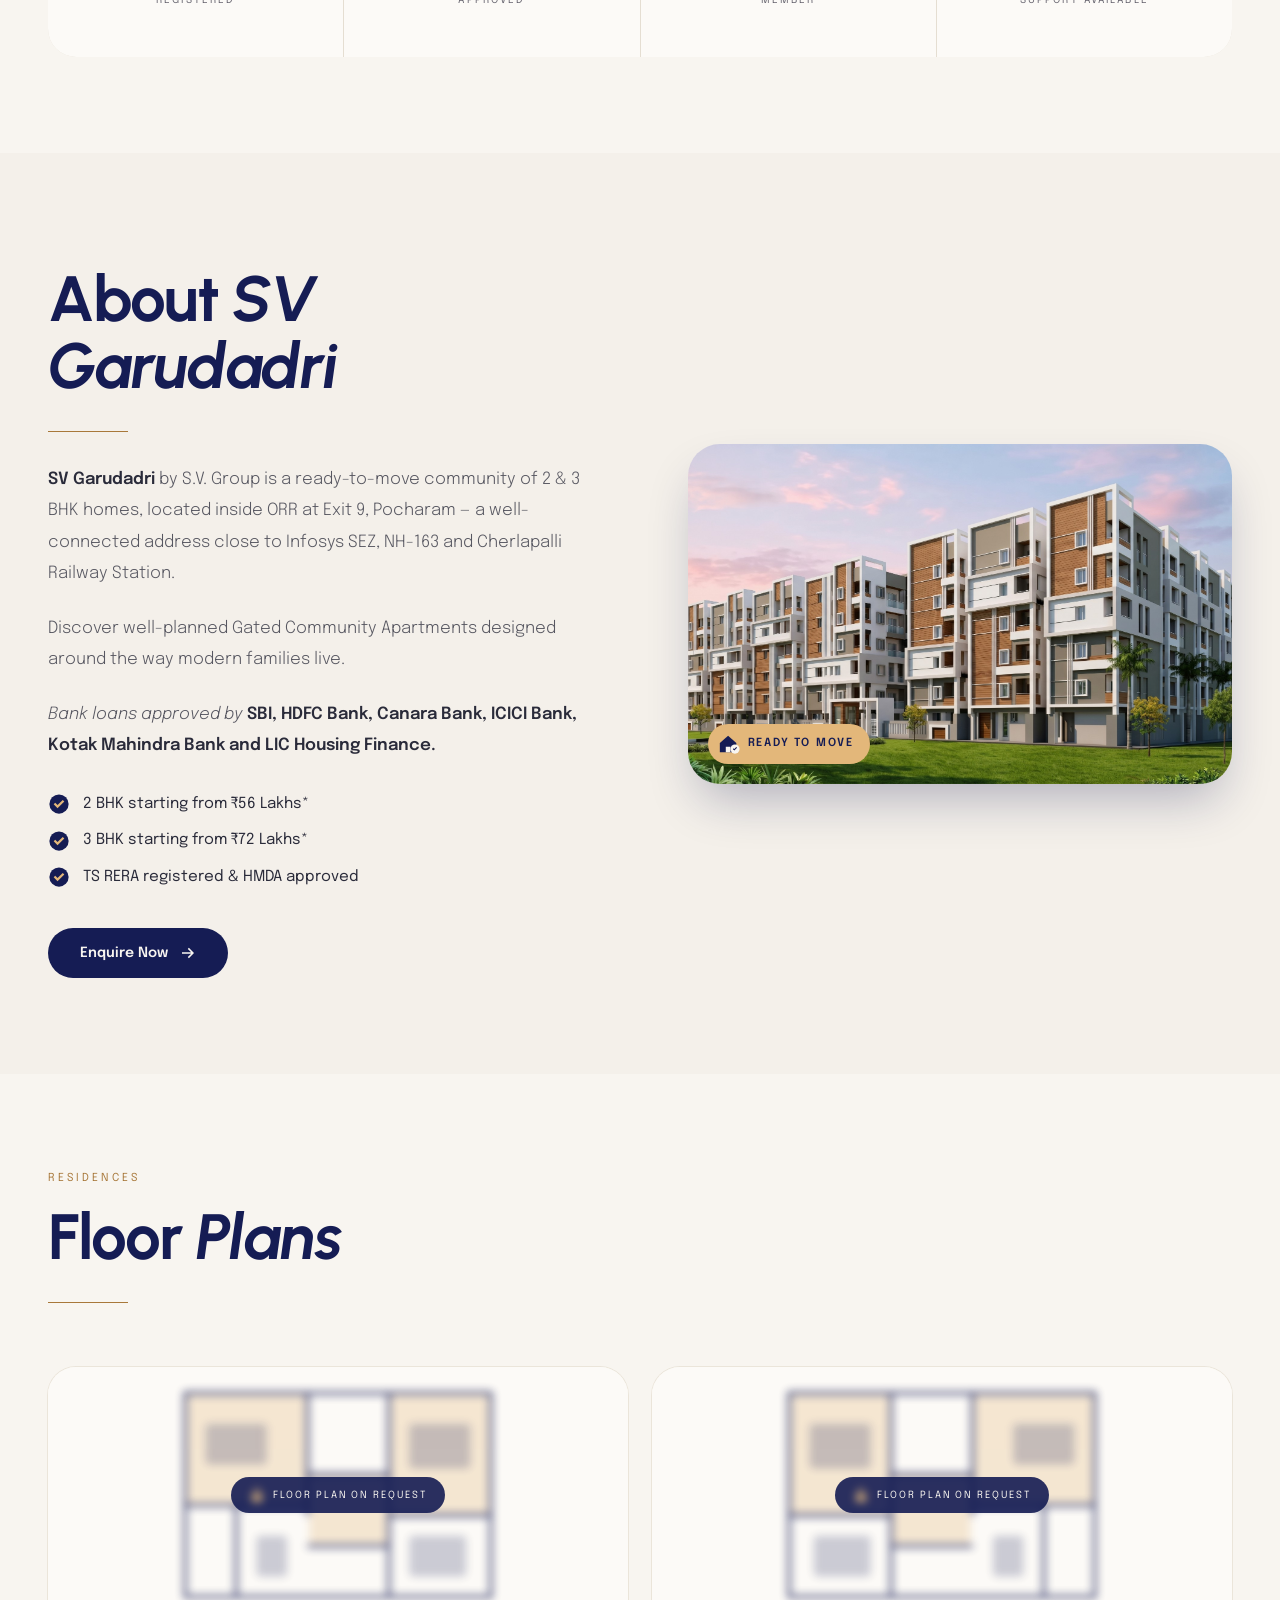
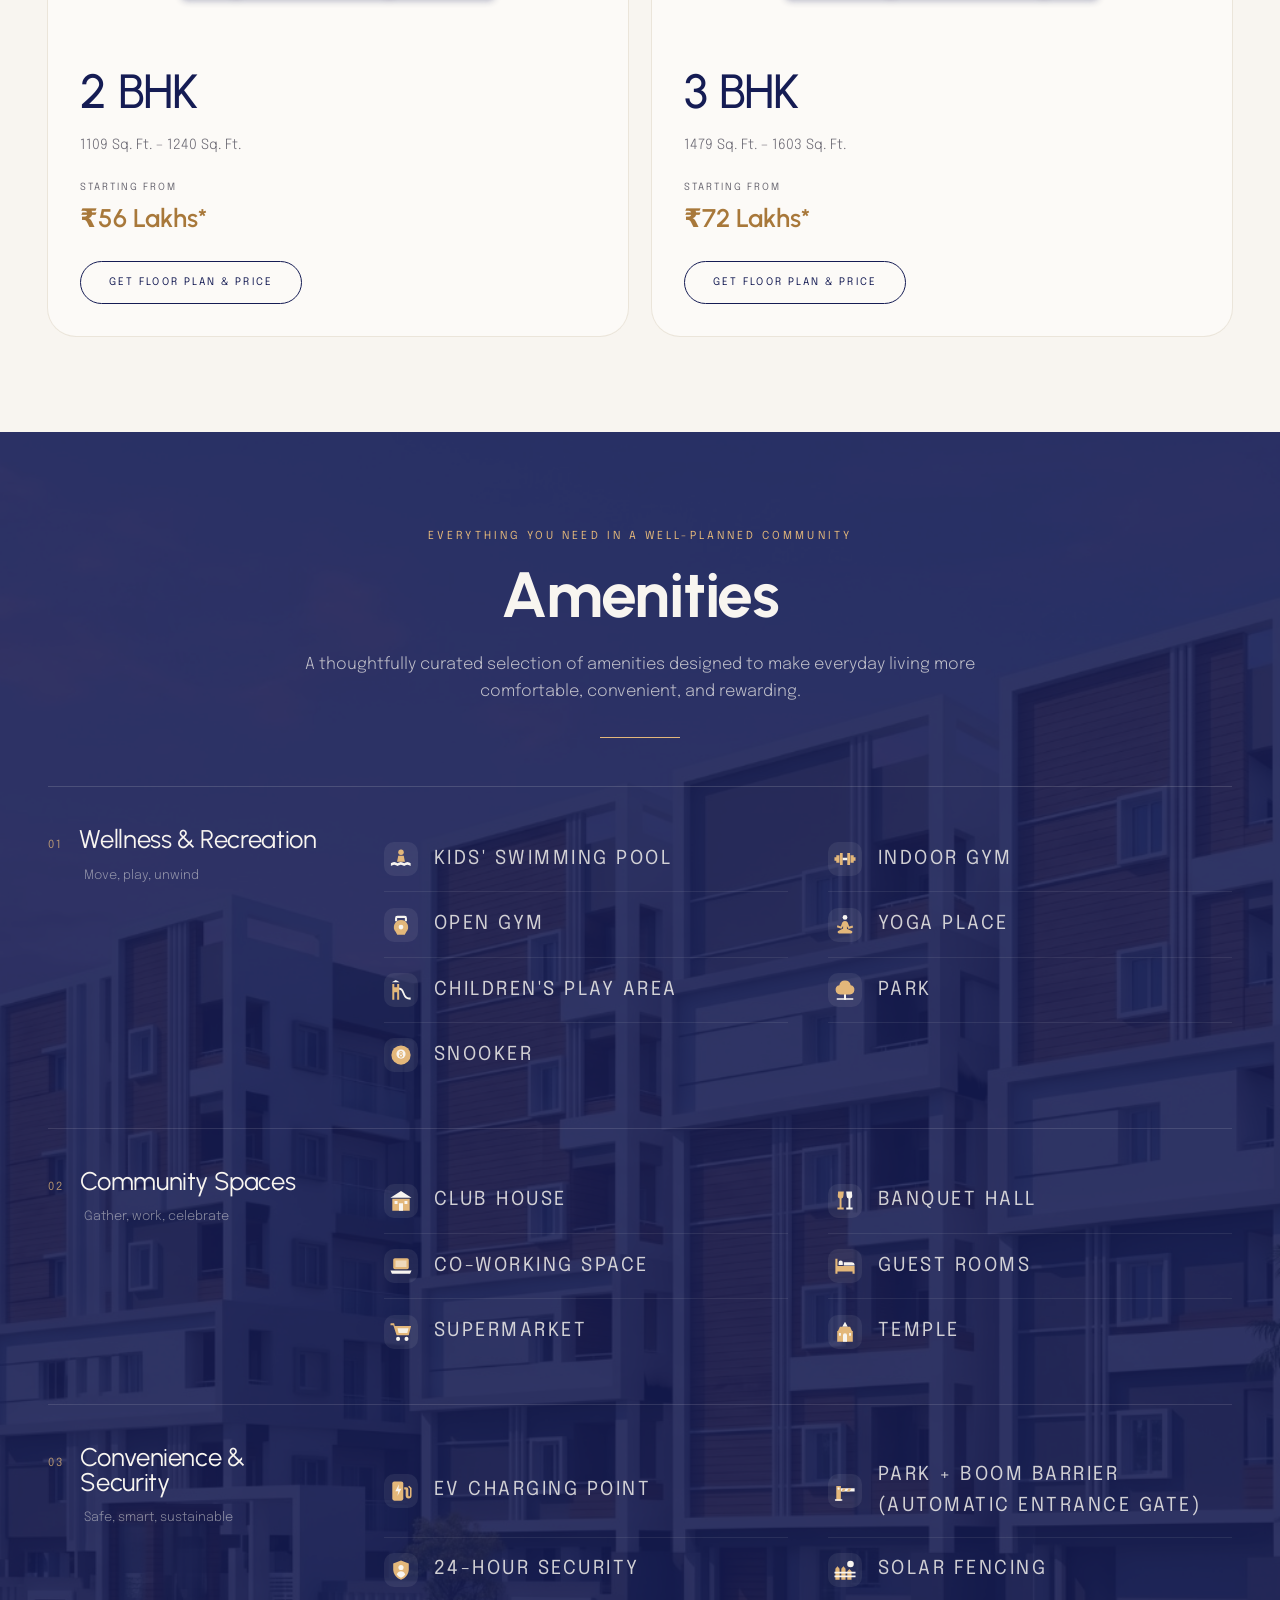
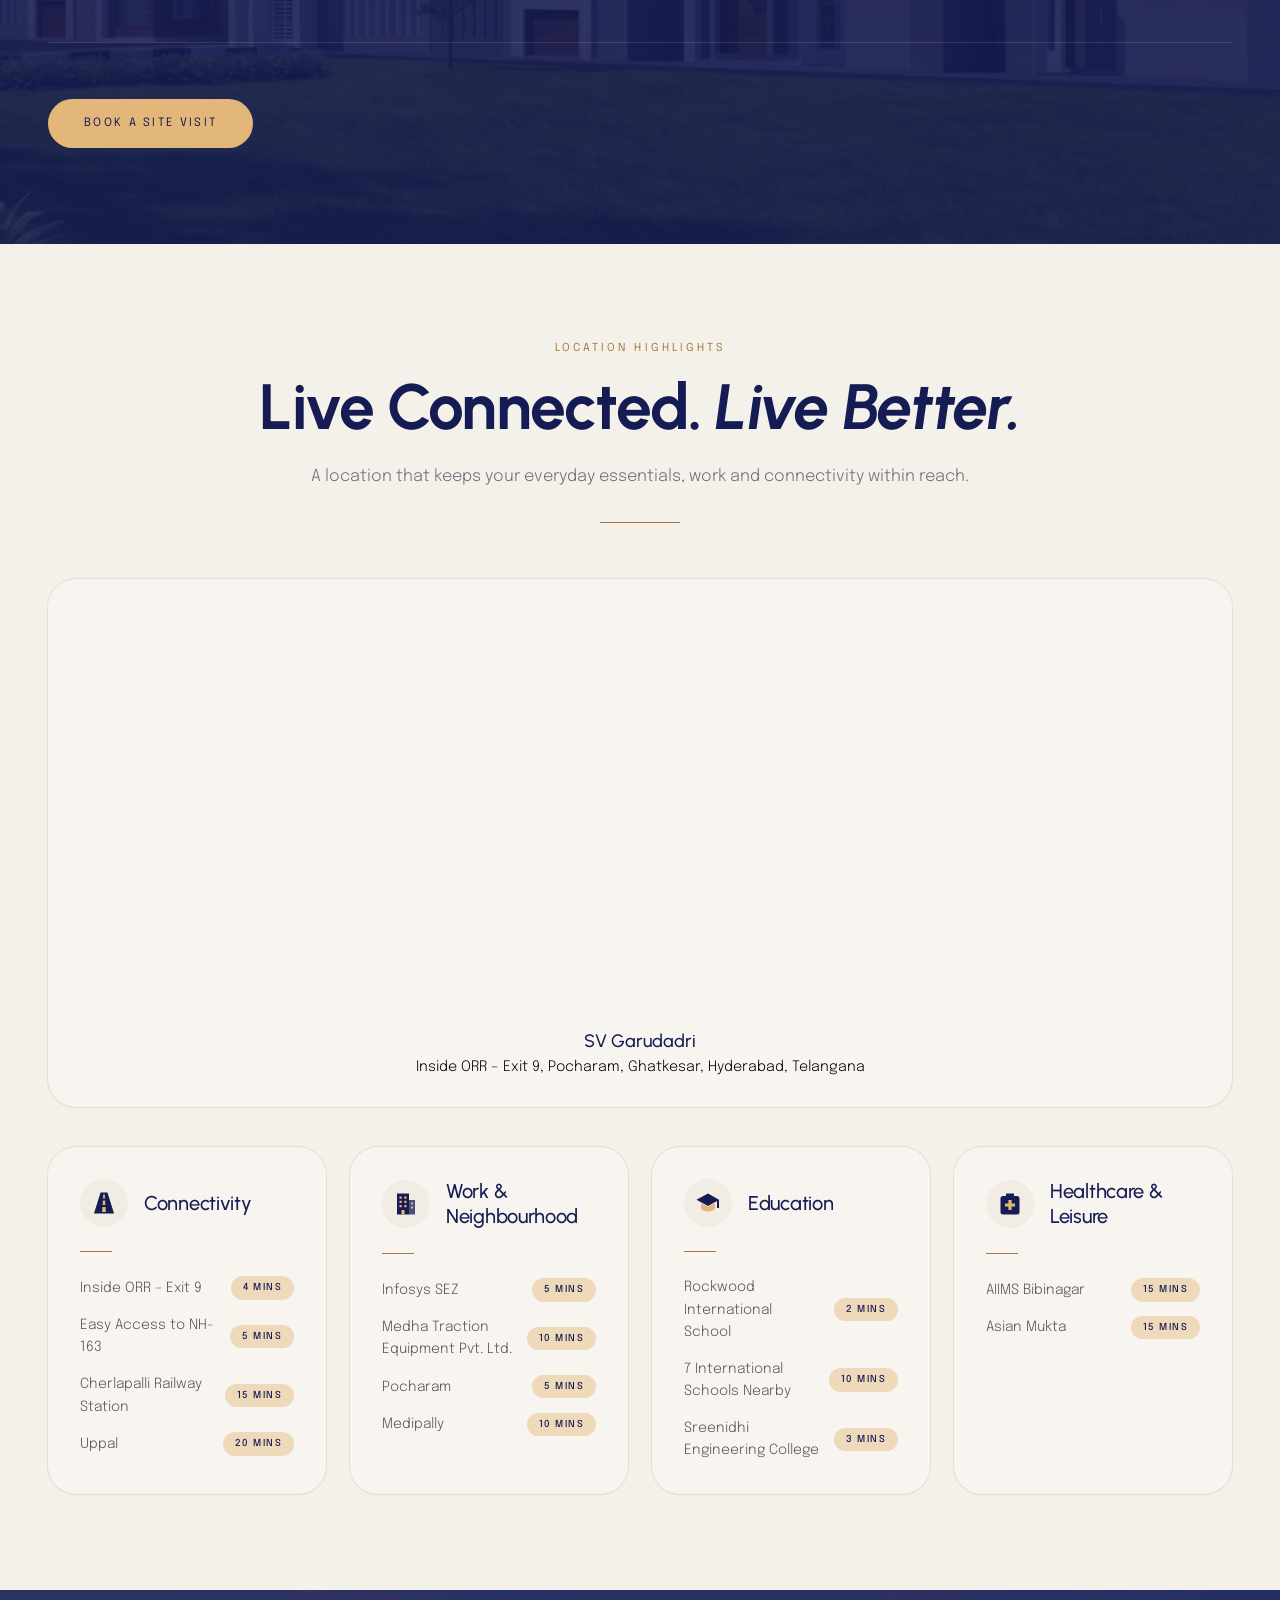
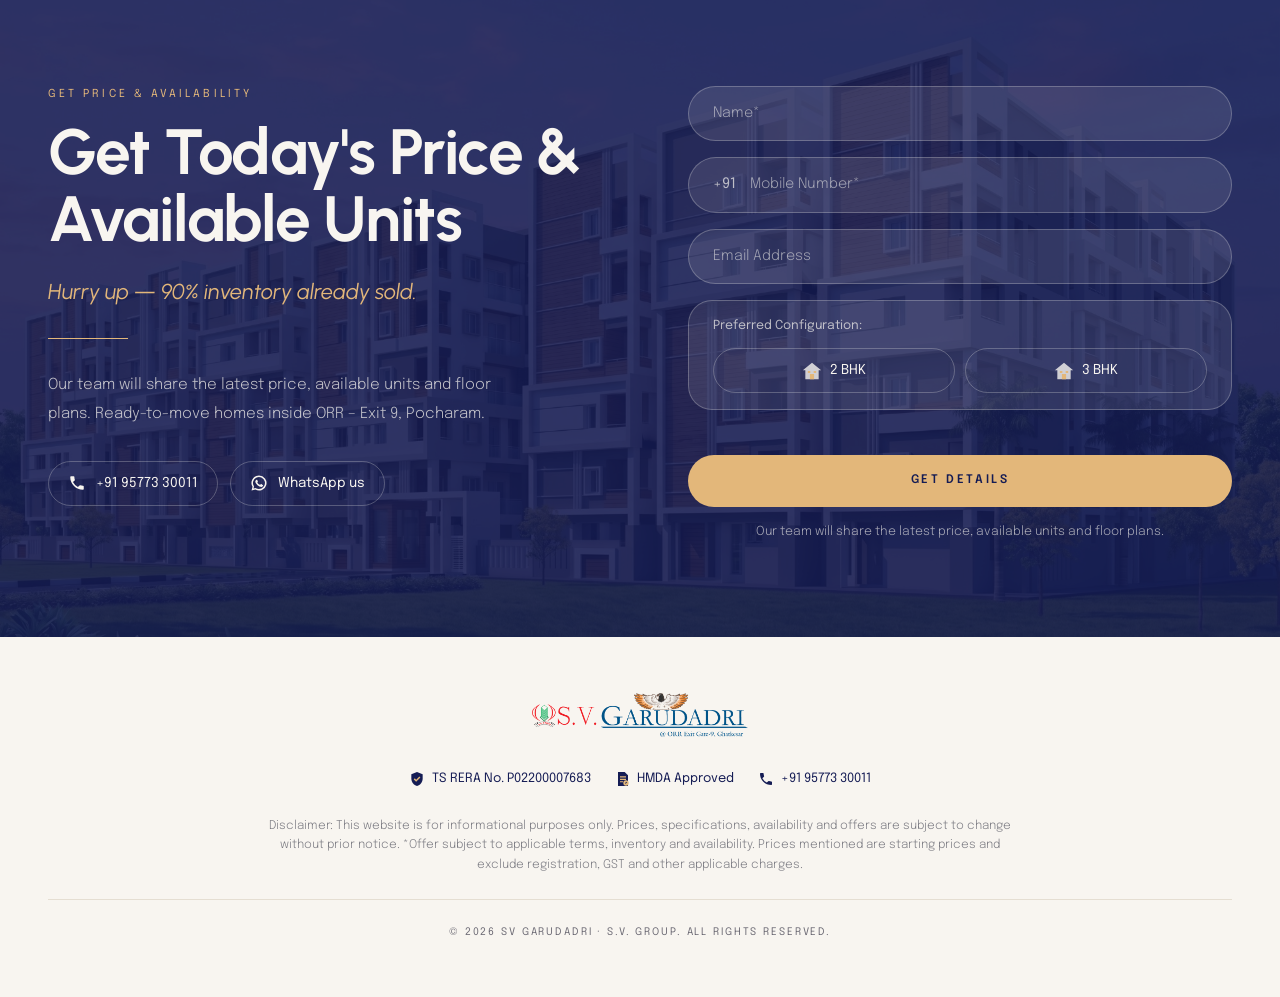
==== commit 78b5de36: "Update 2 BHK starting price to Rs 56 Lakhs to match new banner" ====
--- a/index.html
+++ b/index.html
@@ -8,12 +8,22 @@
 'https://www.googletagmanager.com/gtm.js?id='+i+dl;f.parentNode.insertBefore(j,f);
 })(window,document,'script','dataLayer','GTM-NFK9L43X');</script>
 <!-- End Google Tag Manager -->
+  <!-- Google tag (gtag.js) -->
+<script async src="https://www.googletagmanager.com/gtag/js?id=AW-18516432766"></script>
+<script>
+  window.dataLayer = window.dataLayer || [];
+  function gtag(){dataLayer.push(arguments);}
+  gtag('js', new Date());
+
+  gtag('config', 'AW-18516432766');
+</script>
+  
 <meta charset="utf-8">
 <meta name="viewport" content="width=device-width, initial-scale=1">
 <title>SV Garudadri, Pocharam | Ready-to-Move 2 &amp; 3 BHK Inside ORR Exit 9</title>
-<meta name="description" content="SV Garudadri by S.V. Group: ready-to-move 2 &amp; 3 BHK homes inside ORR Exit 9, Pocharam. 2 BHK starting from ₹55 Lakhs*, 3 BHK starting from ₹72 Lakhs*. TS RERA P02200007683.">
+<meta name="description" content="SV Garudadri by S.V. Group: ready-to-move 2 &amp; 3 BHK homes inside ORR Exit 9, Pocharam. 2 BHK starting from ₹56 Lakhs*, 3 BHK starting from ₹72 Lakhs*. TS RERA P02200007683.">
 <meta property="og:title" content="SV Garudadri | Get Today's Price & Available Units">
-<meta property="og:description" content="Ready-to-move 2 &amp; 3 BHK homes inside ORR Exit 9, Pocharam. 2 BHK from ₹55 Lakhs*, 3 BHK from ₹72 Lakhs*.">
+<meta property="og:description" content="Ready-to-move 2 &amp; 3 BHK homes inside ORR Exit 9, Pocharam. 2 BHK from ₹56 Lakhs*, 3 BHK from ₹72 Lakhs*.">
 <meta property="og:image" content="assets/img/hero-banner-desktop.jpg">
 <meta property="og:type" content="website">
 <meta property="og:locale" content="en_IN">
@@ -24,6 +34,16 @@
 <link rel="preconnect" href="https://fonts.gstatic.com" crossorigin>
 <link rel="stylesheet" href="https://fonts.googleapis.com/css2?family=Urbanist:ital,wght@0,300;0,400;0,500;0,600;0,700;1,300;1,400;1,500;1,700&family=Epilogue:ital,wght@0,300;0,400;0,500;0,600;1,400&display=swap">
 <link rel="stylesheet" href="assets/css/style.css">
+  <!-- Google tag (gtag.js) -->
+<script async src="https://www.googletagmanager.com/gtag/js?id=AW-18516432766">
+</script>
+<script>
+  window.dataLayer = window.dataLayer || [];
+  function gtag(){dataLayer.push(arguments);}
+  gtag('js', new Date());
+
+  gtag('config', 'AW-18516432766');
+</script>
 </head>
 <body>
 <!-- Google Tag Manager (noscript) -->
@@ -134,11 +154,11 @@
 <!-- ============ HERO ============ -->
 <section id="home" class="hero">
   <!-- Banner images carry the hero text; the h1 keeps it readable for search engines and screen readers -->
-  <h1 class="sr-only">A Well-Connected Address Inside ORR – Exit 9, Pocharam · SV Garudadri by S.V. Group · Ready to Move Gated Community Apartments · 2 BHK starting from ₹55 Lakhs* (1109–1240 Sq. Ft.) · 3 BHK starting from ₹72 Lakhs* (1479–1603 Sq. Ft.)</h1>
+  <h1 class="sr-only">A Well-Connected Address Inside ORR – Exit 9, Pocharam · SV Garudadri by S.V. Group · Ready to Move Gated Community Apartments · 2 BHK starting from ₹56 Lakhs* (1109–1240 Sq. Ft.) · 3 BHK starting from ₹72 Lakhs* (1479–1603 Sq. Ft.)</h1>
   <button type="button" class="hero__banner" data-open-modal data-source="Hero Banner" aria-label="Enquire about SV Garudadri">
     <picture>
       <source media="(max-width: 767px)" srcset="assets/img/hero-banner-mobile.jpg" width="1080" height="1350">
-      <img src="assets/img/hero-banner-desktop.jpg" width="1920" height="960" alt="SV Garudadri — Ready to move gated community apartments inside ORR Exit 9, Pocharam. 2 BHK from ₹55 Lakhs*, 3 BHK from ₹72 Lakhs*" fetchpriority="high">
+      <img src="assets/img/hero-banner-desktop.jpg" width="1920" height="960" alt="SV Garudadri — Ready to move gated community apartments inside ORR Exit 9, Pocharam. 2 BHK from ₹56 Lakhs*, 3 BHK from ₹72 Lakhs*" fetchpriority="high">
     </picture>
   </button>
 
@@ -188,7 +208,7 @@
 
       </div>
       <ul class="about__ticks">
-        <li><svg class="icon"><use href="#i-check"/></svg>2 BHK starting from ₹55 Lakhs*</li>
+        <li><svg class="icon"><use href="#i-check"/></svg>2 BHK starting from ₹56 Lakhs*</li>
         <li><svg class="icon"><use href="#i-check"/></svg>3 BHK starting from ₹72 Lakhs*</li>
         <li><svg class="icon"><use href="#i-check"/></svg>TS RERA registered &amp; HMDA approved</li>
       </ul>
@@ -218,7 +238,7 @@
           <div class="plan__body">
             <h3>2 BHK</h3>
             <p class="plan__size">1109 Sq. Ft. – 1240 Sq. Ft.</p>
-            <p class="plan__price"><small>Starting from</small><b>₹55 Lakhs*</b></p>
+            <p class="plan__price"><small>Starting from</small><b>₹56 Lakhs*</b></p>
             <button type="button" class="btn btn--outline" data-open-modal data-source="Pricing - 2 BHK Floor Plan" data-config="2 BHK">Get Floor Plan &amp; Price</button>
           </div>
         </article>
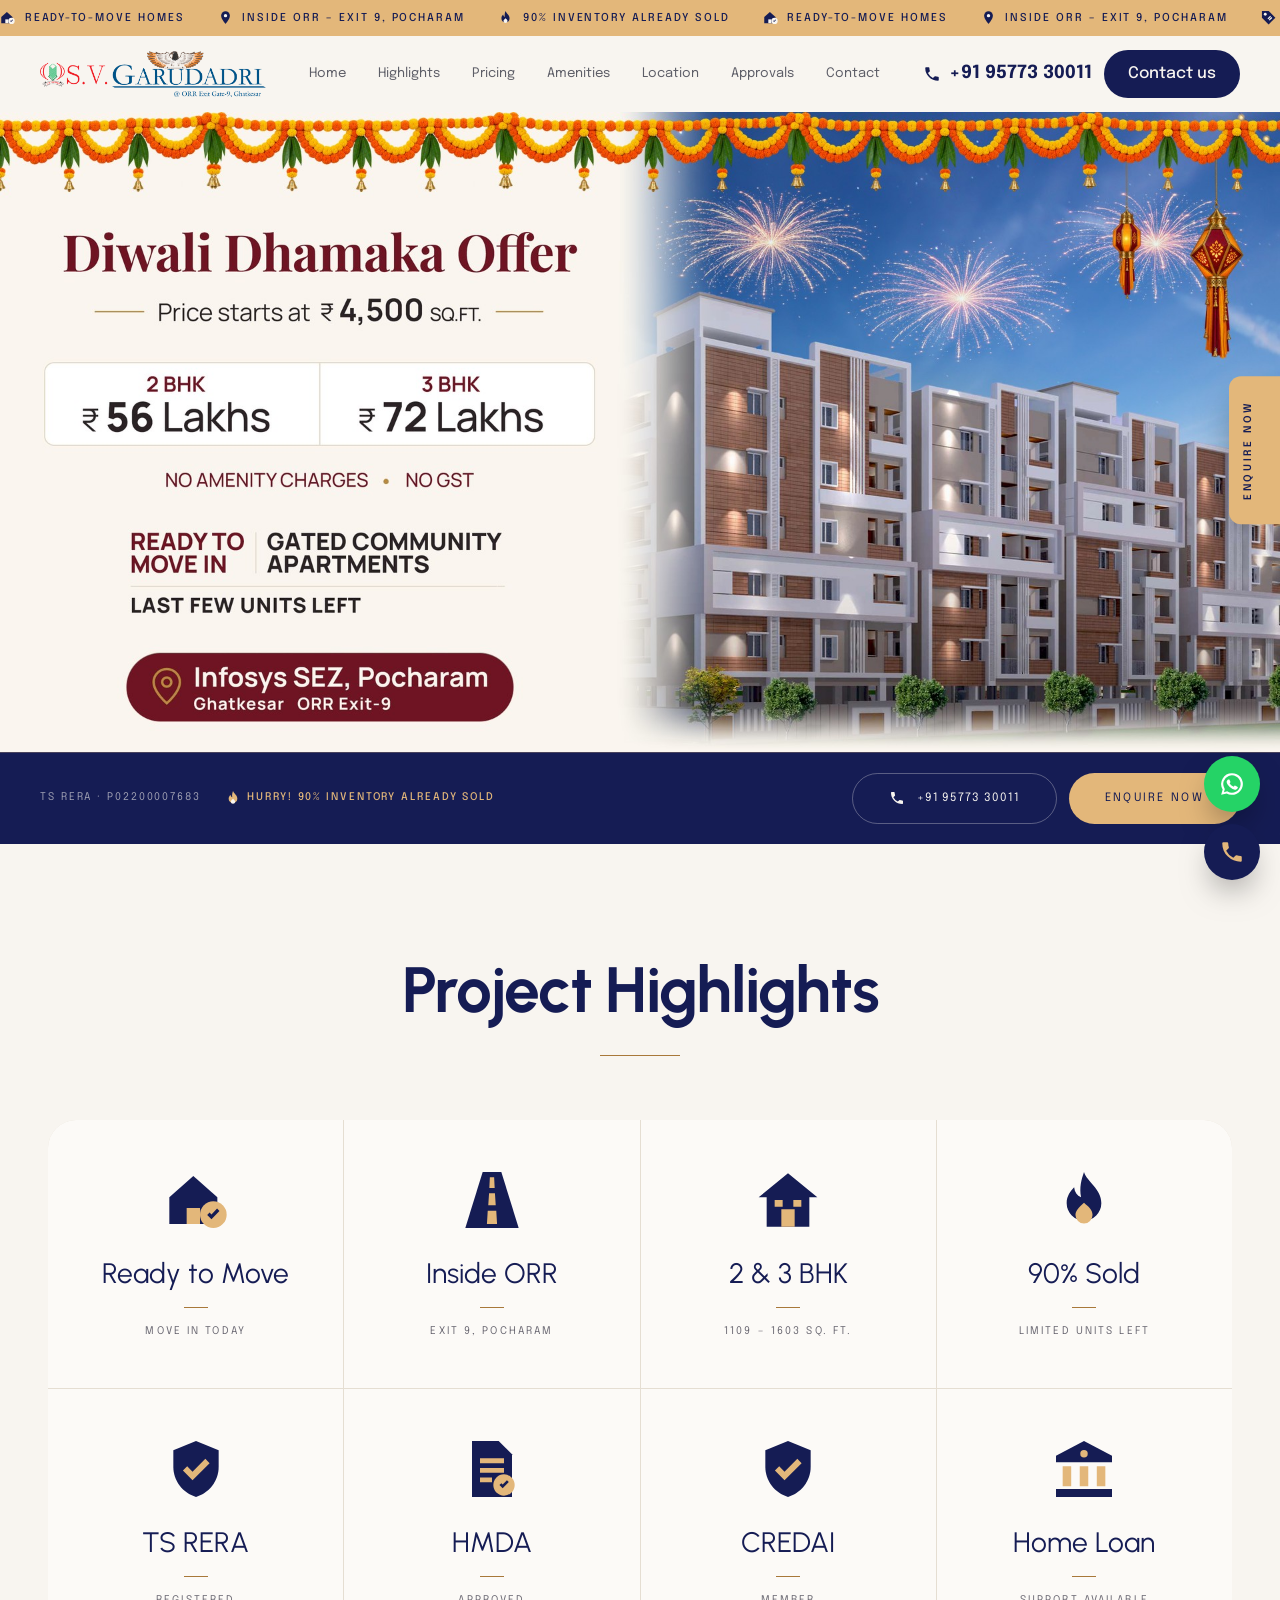
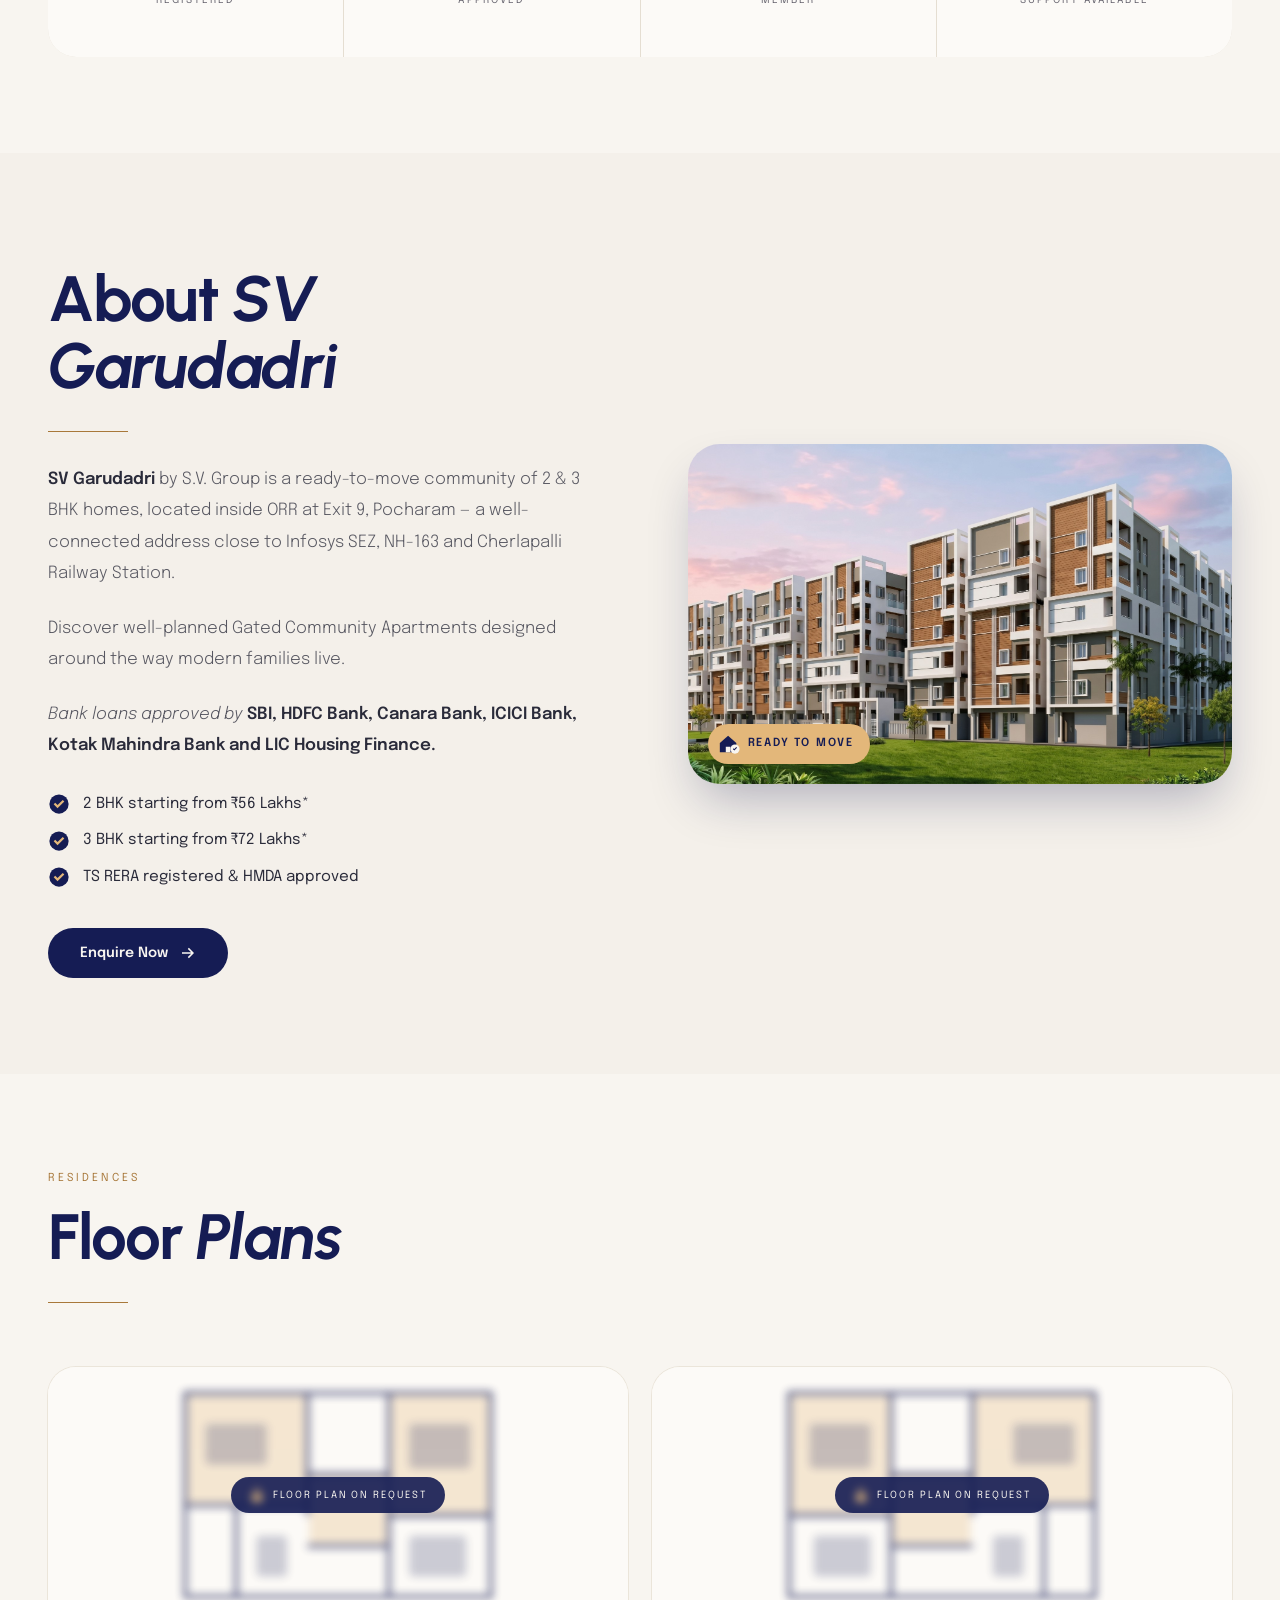
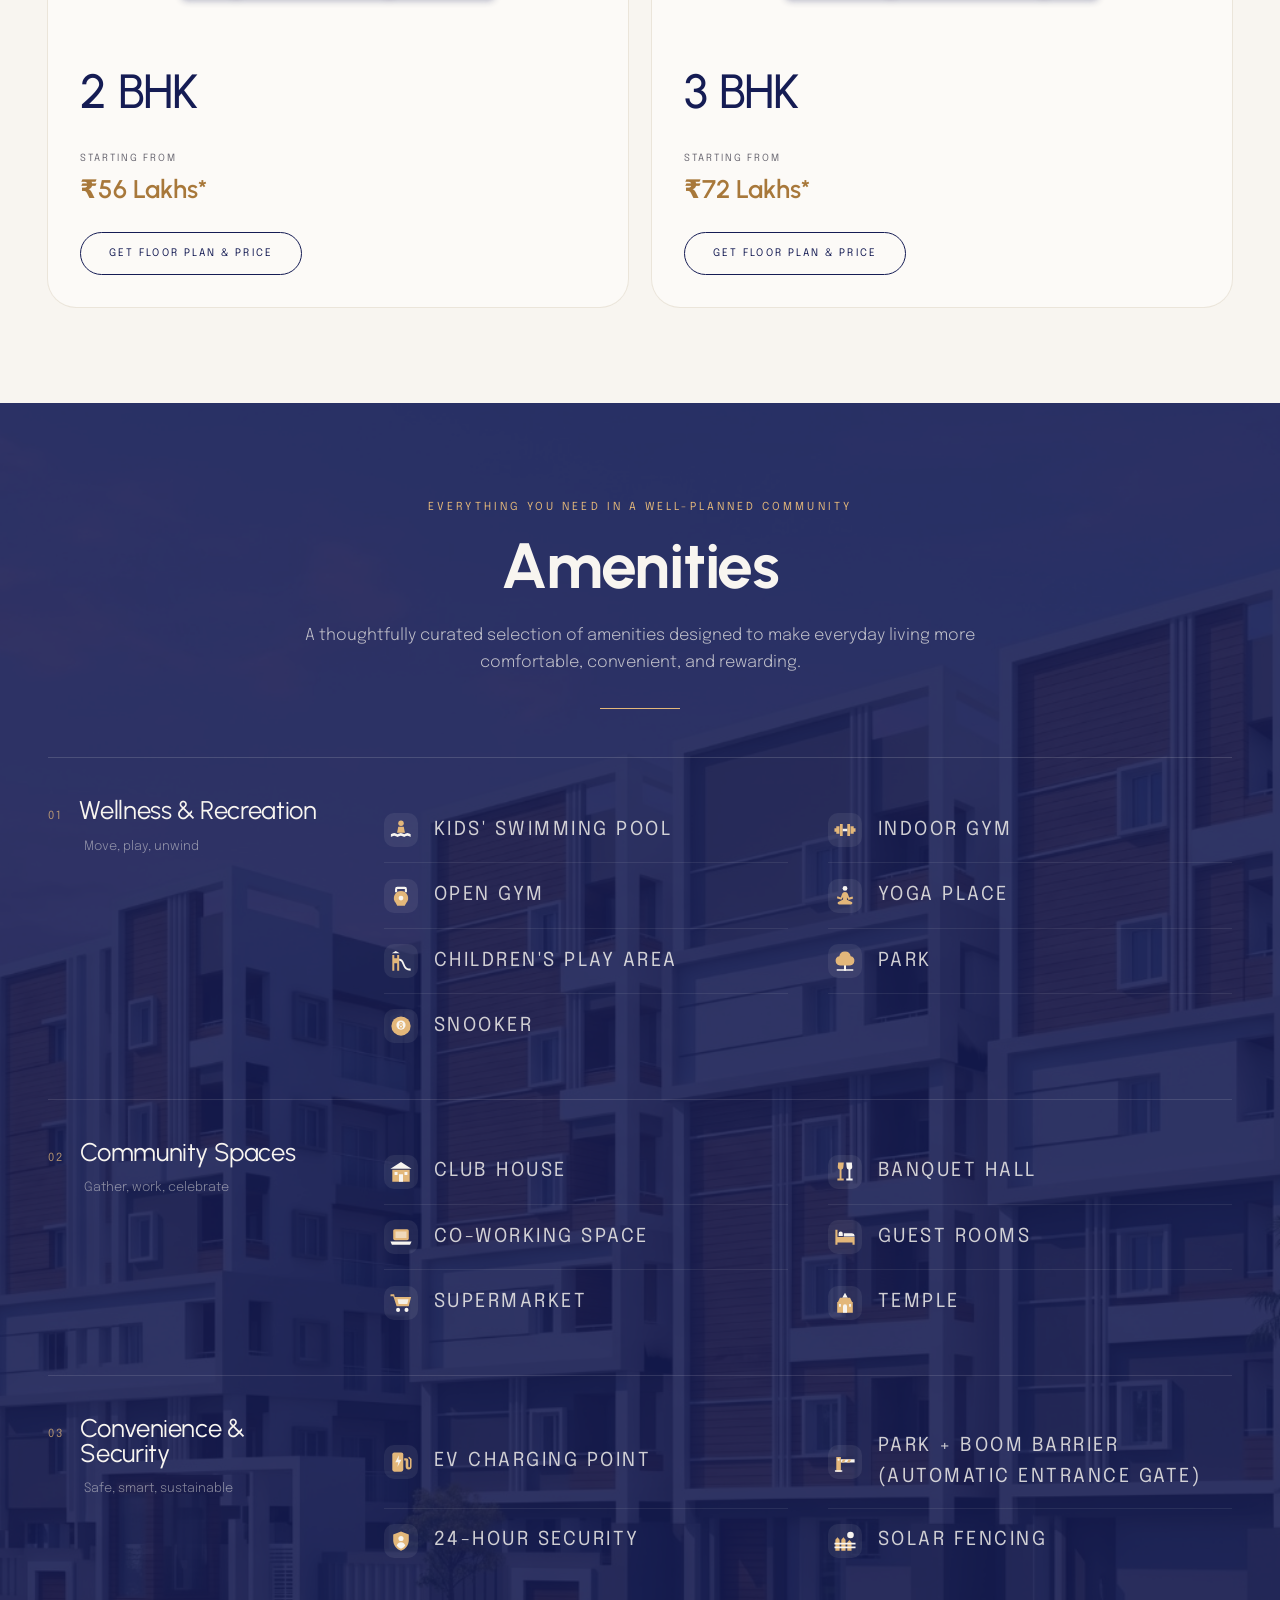
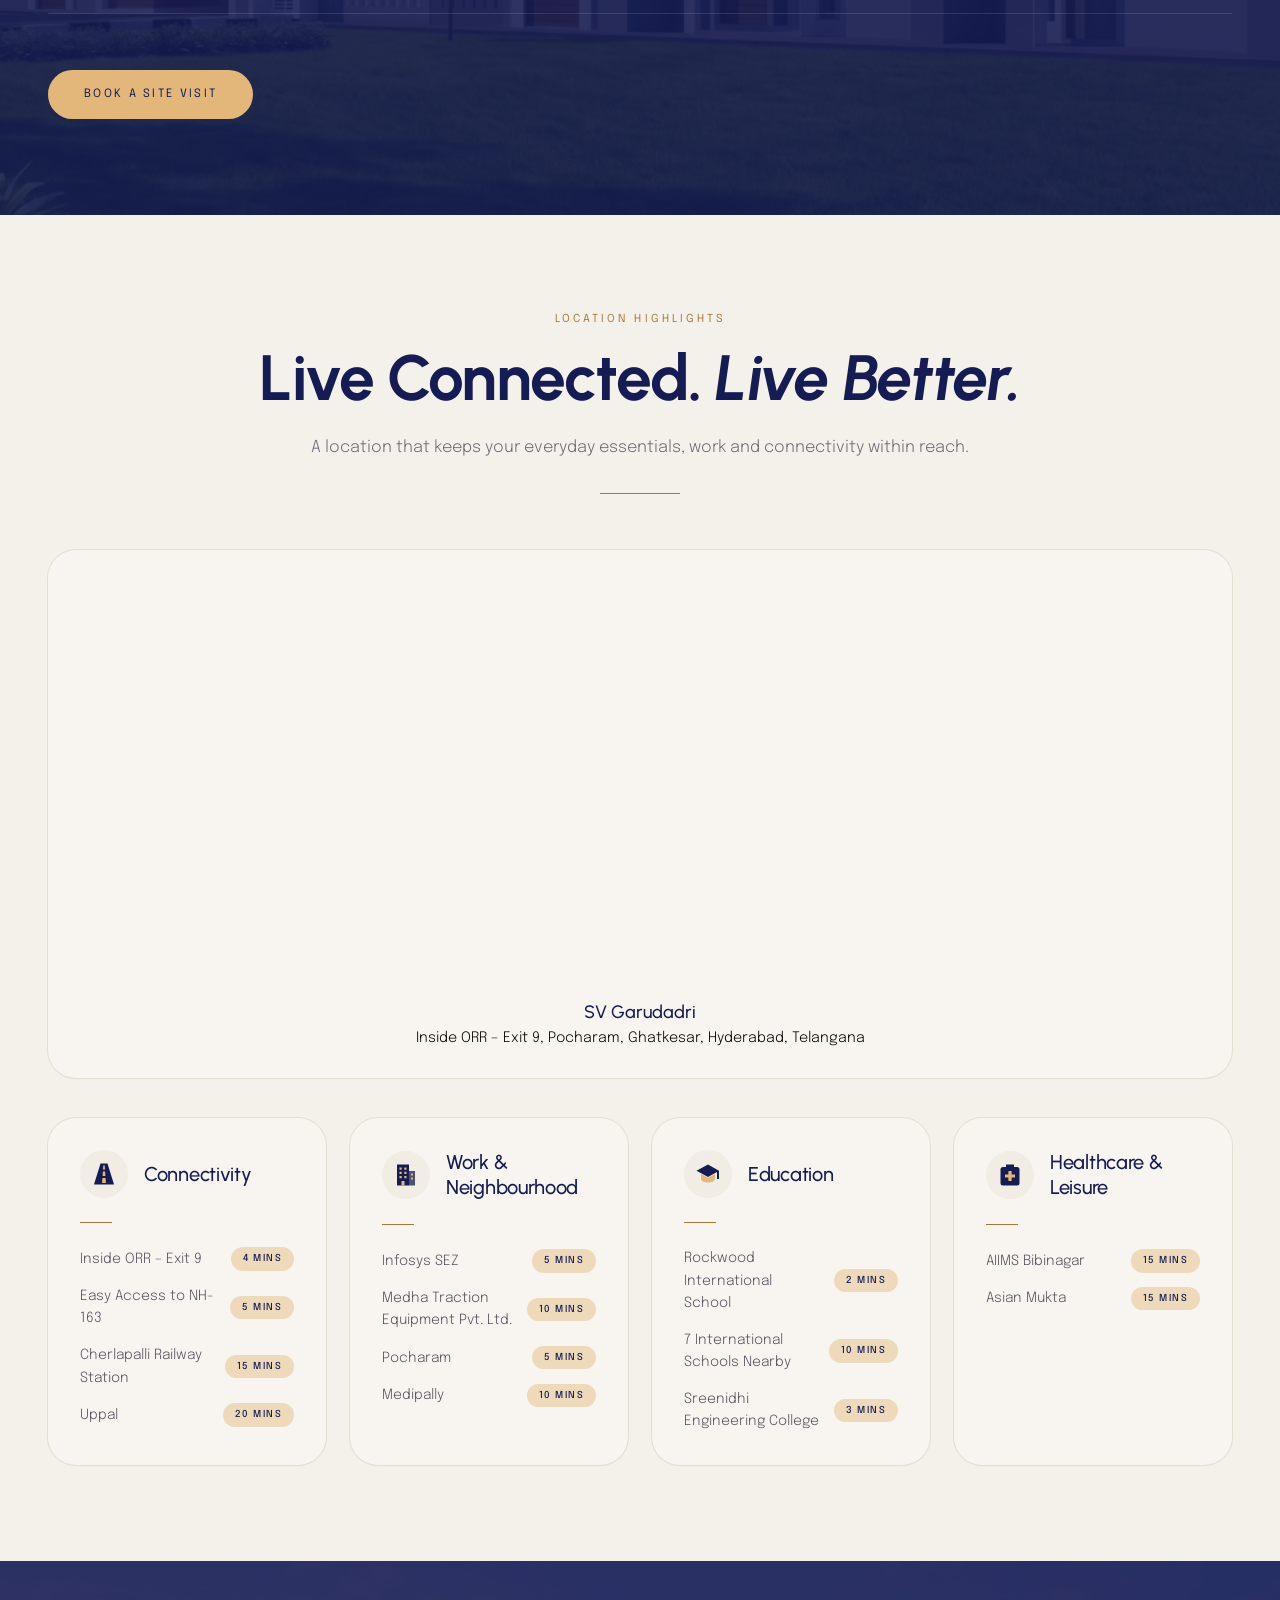
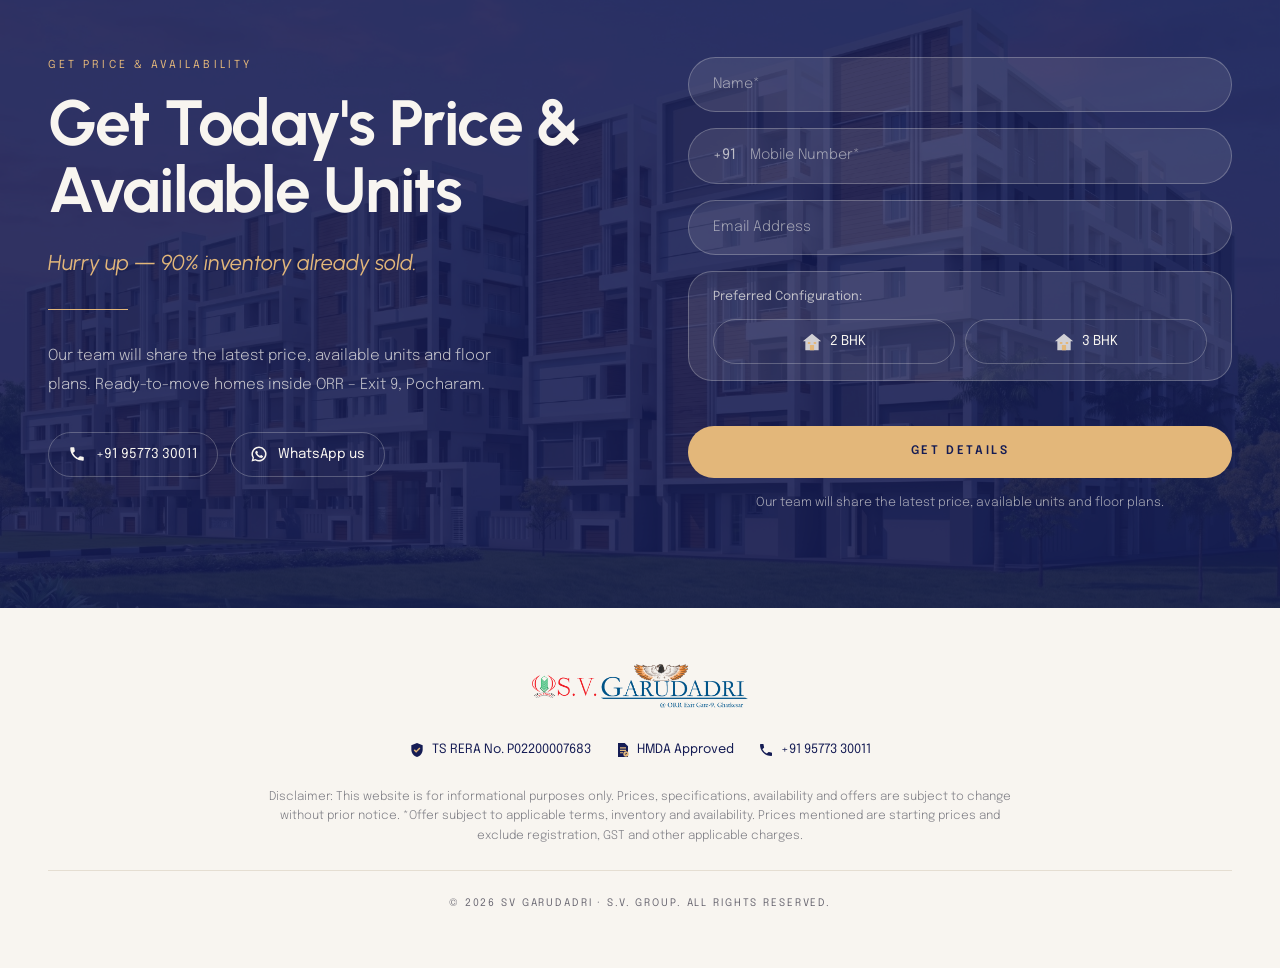
==== commit 21f0f772: "Hide 2 BHK and 3 BHK Sq. Ft. ranges on pricing cards for now" ====
--- a/index.html
+++ b/index.html
@@ -237,7 +237,7 @@
           <div class="plan__art"><svg viewBox="0 0 320 220" aria-hidden="true"><use href="#i-plan"/></svg><div class="plan__lock"><span><svg class="icon"><use href="#i-lock"/></svg>Floor plan on request</span></div></div>
           <div class="plan__body">
             <h3>2 BHK</h3>
-            <p class="plan__size">1109 Sq. Ft. – 1240 Sq. Ft.</p>
+            <!-- hidden for now: <p class="plan__size">1109 Sq. Ft. – 1240 Sq. Ft.</p> -->
             <p class="plan__price"><small>Starting from</small><b>₹56 Lakhs*</b></p>
             <button type="button" class="btn btn--outline" data-open-modal data-source="Pricing - 2 BHK Floor Plan" data-config="2 BHK">Get Floor Plan &amp; Price</button>
           </div>
@@ -248,7 +248,7 @@
           <div class="plan__art"><svg viewBox="0 0 320 220" aria-hidden="true" style="transform:scaleX(-1)"><use href="#i-plan"/></svg><div class="plan__lock"><span><svg class="icon"><use href="#i-lock"/></svg>Floor plan on request</span></div></div>
           <div class="plan__body">
             <h3>3 BHK</h3>
-            <p class="plan__size">1479 Sq. Ft. – 1603 Sq. Ft.</p>
+            <!-- hidden for now: <p class="plan__size">1479 Sq. Ft. – 1603 Sq. Ft.</p> -->
             <p class="plan__price"><small>Starting from</small><b>₹72 Lakhs*</b></p>
             <button type="button" class="btn btn--outline" data-open-modal data-source="Pricing - 3 BHK Floor Plan" data-config="3 BHK">Get Floor Plan &amp; Price</button>
           </div>
